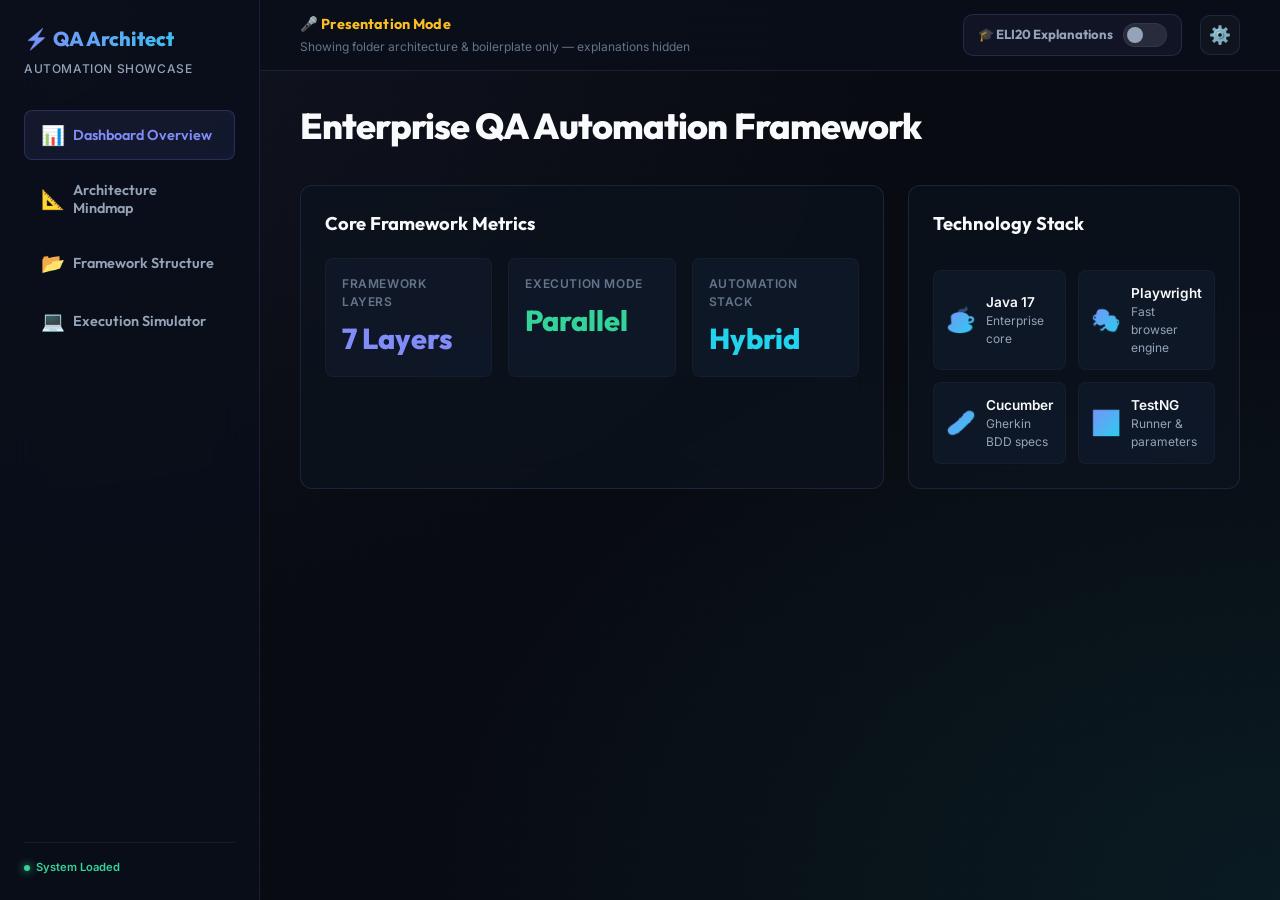
==== fullpage.html @ 2cb14a31 "fix(pwa): force SW update on every load — updateViaCache:none + auto-reload - updateViaCache:'none' " ====
<!DOCTYPE html>
<html>
<head>
  <meta charset="utf-8">
  <meta name="viewport" content="width=device-width, initial-scale=1">
  <meta name="theme-color" content="#0f1117">
  <title>QA Architect — Automation Showcase</title>
  <link rel="manifest" href="app.webmanifest">
  <link rel="stylesheet" href="styles.css">
</head>
<body>
  <!-- Mobile sidebar overlay -->
  <div class="sidebar-overlay" id="sidebar-overlay"></div>

  <!-- Mobile hamburger button -->
  <button class="hamburger-btn" id="hamburger-btn" aria-label="Open menu">
    <span></span><span></span><span></span>
  </button>

  <div class="dashboard-layout">
    <!-- Fixed Sidebar Navigation -->
    <aside class="dashboard-sidebar" id="dashboard-sidebar">
      <div class="dashboard-brand">
        <div class="brand-title">⚡ QA Architect</div>
        <div class="brand-tagline">Automation Showcase</div>
      </div>

      <nav class="sidebar-nav">
        <button class="nav-item active" data-tab="tab-overview">
          <span class="nav-icon">📊</span> Dashboard Overview
        </button>
        <button class="nav-item" data-tab="tab-mindmap">
          <span class="nav-icon">📐</span> Architecture Mindmap
        </button>
        <button class="nav-item" data-tab="tab-structure">
          <span class="nav-icon">📂</span> Framework Structure
        </button>
        <button class="nav-item" data-tab="tab-simulator">
          <span class="nav-icon">💻</span> Execution Simulator
        </button>
        <button class="nav-item nav-item-docs" data-tab="tab-docs" id="nav-docs" style="display:none;">
          <span class="nav-icon">📚</span> Learning Docs
        </button>
        <button class="nav-item nav-item-docs" data-tab="tab-design-guide" id="nav-design-guide" style="display:none;">
          <span class="nav-icon">🏗️</span> Design Guide
        </button>
      </nav>

      <div class="sidebar-footer">
        <div class="sidebar-status-tag">
          <span class="status-dot"></span> System Loaded
        </div>
      </div>
    </aside>

    <!-- Main Content Area -->
    <main class="dashboard-main">

      <!-- ROOT PRESENTATION TOOLBAR (controls explanation visibility) -->
      <div class="root-toolbar" id="root-toolbar">
        <div class="root-toolbar-left">
          <span class="root-mode-badge" id="root-mode-badge">🎤 Presentation Mode</span>
          <span class="root-mode-hint" id="root-mode-hint">Showing folder architecture &amp; boilerplate only — explanations hidden</span>
        </div>
        <div class="root-toolbar-right">
          <div class="eli-toggle-group">
            <span class="eli-toggle-text" id="eli-toggle-text">🎓 ELI20 Explanations</span>
            <label class="study-switch-label" title="Toggle plain-English explanations">
              <input type="checkbox" id="chk-eli20">
              <span class="study-switch-slider"></span>
            </label>
          </div>
          <div class="settings-wrapper">
            <button class="settings-gear-btn" id="btn-settings" aria-label="Display settings">⚙️</button>
            <div class="settings-dropdown" id="settings-dropdown">
              <div class="settings-dd-title">Display Settings</div>
              <div class="settings-row">
                <span class="settings-row-text">
                  <span class="settings-row-title">📚 Learning Docs</span>
                  <span class="settings-row-desc">Show rendered .md guides as a tab</span>
                </span>
                <label class="study-switch-label">
                  <input type="checkbox" id="chk-docs">
                  <span class="study-switch-slider"></span>
                </label>
              </div>
              <div class="settings-note">↻ Refreshing the page resets everything back to clean Presentation Mode.</div>
            </div>
          </div>
        </div>
      </div>

      <!-- TAB 1: OVERVIEW -->
      <section id="tab-overview" class="page-tab-content active">
        <div class="tab-header">
          <h1>Enterprise QA Automation Framework</h1>
          <p class="eli-explain">BDD · Playwright · Java · TestNG · Cucumber · RestAssured · Maven</p>
        </div>

        <div class="overview-grid">
          <div class="overview-card">
            <div class="card-title-bar">
              <h3>Core Framework Metrics</h3>
            </div>
            <div class="metrics-row">
              <div class="metric-box">
                <span class="metric-title">Framework Layers</span>
                <span class="metric-val">7 Layers</span>
                <span class="metric-desc eli-explain">Decoupled, modular architecture separation</span>
              </div>
              <div class="metric-box">
                <span class="metric-title">Execution Mode</span>
                <span class="metric-val green">Parallel</span>
                <span class="metric-desc eli-explain">Thread-safe local/grid execution</span>
              </div>
              <div class="metric-box">
                <span class="metric-title">Automation Stack</span>
                <span class="metric-val cyan">Hybrid</span>
                <span class="metric-desc eli-explain">Unified UI & API testing patterns</span>
              </div>
            </div>
          </div>

          <div class="overview-card stack-card">
            <div class="card-title-bar">
              <h3>Technology Stack</h3>
            </div>
            <div class="stack-grid">
              <div class="stack-item">
                <span class="stack-icon">☕</span>
                <div class="stack-details">
                  <h4>Java 17</h4>
                  <p>Enterprise core</p>
                </div>
              </div>
              <div class="stack-item">
                <span class="stack-icon">🎭</span>
                <div class="stack-details">
                  <h4>Playwright</h4>
                  <p>Fast browser engine</p>
                </div>
              </div>
              <div class="stack-item">
                <span class="stack-icon">🥒</span>
                <div class="stack-details">
                  <h4>Cucumber</h4>
                  <p>Gherkin BDD specs</p>
                </div>
              </div>
              <div class="stack-item">
                <span class="stack-icon">📊</span>
                <div class="stack-details">
                  <h4>TestNG</h4>
                  <p>Runner & parameters</p>
                </div>
              </div>
            </div>
          </div>
        </div>

        <div class="overview-card eli-explain">
          <div class="card-title-bar">
            <h3>Framework Engineering Highlights</h3>
          </div>
          <div class="highlights-panel">
            <div class="highlight-row">
              <span class="highlight-bullet">⚡</span>
              <div class="highlight-content">
                <h4>ThreadLocal Driver Sandbox Isolation</h4>
                <p>Ensures absolute thread safety during high-concurrency parallel runs. Playwright BrowserContext, Page, and Playwright instances are completely isolated per execution thread to eliminate collisions and cross-session contamination.</p>
              </div>
            </div>
            <div class="highlight-row">
              <span class="highlight-bullet">🧩</span>
              <div class="highlight-content">
                <h4>Clean Page Object Model & Page Component Patterns</h4>
                <p>Selectors and UI action methods are encapsulated strictly inside Page Objects. Complex repeating sections (e.g. navigation headers, side bars, data tables) are abstracted into modular Page Components, encouraging massive code reusability.</p>
              </div>
            </div>
            <div class="highlight-row">
              <span class="highlight-bullet">🔌</span>
              <div class="highlight-content">
                <h4>Dual-Purpose Hybrid Testing (RestAssured Sync)</h4>
                <p>Combines RestAssured API calls directly inside UI test lifecycles to pre-seed database conditions, bypass lengthy onboarding screens, and perform instant state assertions, accelerating UI test runs up to 300%.</p>
              </div>
            </div>
          </div>
        </div>
      </section>

      <!-- TAB 2: ARCHITECTURE MINDMAP -->
      <section id="tab-mindmap" class="page-tab-content">
        <div class="tab-header">
          <h1>7-Layer Architecture Mindmap</h1>
          <p class="eli-explain">Click on any layer to explore how Gherkin specifications flow down to test reports. Flip on ELI20 in the top bar to read deep-dive + plain-English explanations.</p>
        </div>

        <div class="mindmap-viewport">
          <!-- Study Mode Hint (controlled by root ELI20 toggle) -->
          <div class="study-mode-container">
            <span class="study-switch-text">📖 Layer explanations are controlled by the <strong>ELI20</strong> toggle in the top bar. Click any node to focus it.</span>
          </div>

          <!-- Nodes Layout (Tier 1: Main Core Layers) -->
          <div class="mindmap-flow-container">
            <!-- Flow Line Backdrop -->
            <div class="mindmap-connection-lines">
              <div id="mindmap-path" class="mindmap-active-path"></div>
            </div>

            <div class="mindmap-node-wrapper" data-layer="feature">
              <div class="mindmap-node active-layer" id="node-feature">
                <span class="mindmap-node-step">1</span>
                📝
              </div>
              <div class="mindmap-node-label">Features</div>
            </div>

            <div class="mindmap-node-wrapper" data-layer="steps">
              <div class="mindmap-node" id="node-steps">
                <span class="mindmap-node-step">2</span>
                🔗
              </div>
              <div class="mindmap-node-label">Step Defs</div>
            </div>

            <div class="mindmap-node-wrapper" data-layer="pages">
              <div class="mindmap-node" id="node-pages">
                <span class="mindmap-node-step">3</span>
                📦
              </div>
              <div class="mindmap-node-label">Page Objects</div>
            </div>

            <div class="mindmap-node-wrapper" data-layer="base">
              <div class="mindmap-node" id="node-base">
                <span class="mindmap-node-step">4</span>
                ⚙️
              </div>
              <div class="mindmap-node-label">Base Driver</div>
            </div>

            <div class="mindmap-node-wrapper" data-layer="utils">
              <div class="mindmap-node" id="node-utils">
                <span class="mindmap-node-step">5</span>
                🛠️
              </div>
              <div class="mindmap-node-label">Utilities</div>
            </div>

            <div class="mindmap-node-wrapper" data-layer="config">
              <div class="mindmap-node" id="node-config">
                <span class="mindmap-node-step">6</span>
                🔧
              </div>
              <div class="mindmap-node-label">Configuration</div>
            </div>

            <div class="mindmap-node-wrapper" data-layer="reporting">
              <div class="mindmap-node" id="node-reporting">
                <span class="mindmap-node-step">7</span>
                📈
              </div>
              <div class="mindmap-node-label">Reporting</div>
            </div>
          </div>

          <!-- Tier 2: Sub-Component Blueprint Modules -->
          <div class="mindmap-sub-container">
            <div class="mindmap-sub-column" data-parent-layer="feature">
              <div class="mindmap-sub-node" id="sub-feature-1">login.feature</div>
              <div class="mindmap-sub-node" id="sub-feature-2">Gherkin Syntax</div>
            </div>
            <div class="mindmap-sub-column" data-parent-layer="steps">
              <div class="mindmap-sub-node" id="sub-steps-1">LoginSteps.java</div>
              <div class="mindmap-sub-node" id="sub-steps-2">PicoContainer</div>
            </div>
            <div class="mindmap-sub-column" data-parent-layer="pages">
              <div class="mindmap-sub-node" id="sub-pages-1">LoginPage.java</div>
              <div class="mindmap-sub-node" id="sub-pages-2">BasePage.java</div>
            </div>
            <div class="mindmap-sub-column" data-parent-layer="base">
              <div class="mindmap-sub-node" id="sub-base-1">DriverManager</div>
              <div class="mindmap-sub-node" id="sub-base-2">PlaywrightFactory</div>
            </div>
            <div class="mindmap-sub-column" data-parent-layer="utils">
              <div class="mindmap-sub-node" id="sub-utils-1">ApiHelper.java</div>
              <div class="mindmap-sub-node" id="sub-utils-2">RestAssured API</div>
            </div>
            <div class="mindmap-sub-column" data-parent-layer="config">
              <div class="mindmap-sub-node" id="sub-config-1">FrameworkConfig</div>
              <div class="mindmap-sub-node" id="sub-config-2">testng.xml</div>
            </div>
            <div class="mindmap-sub-column" data-parent-layer="reporting">
              <div class="mindmap-sub-node" id="sub-reporting-1">Allure Reports</div>
              <div class="mindmap-sub-node" id="sub-reporting-2">Playwright Traces</div>
            </div>
          </div>

          <!-- Dynamic Info Card -->
          <div class="mindmap-explanation-card" id="mindmap-detail-card">
            <span class="layer-badge" id="mindmap-badge">Layer 1 of 7</span>
            <h3 id="mindmap-title">Gherkin Feature Files</h3>
            <p id="mindmap-desc">Feature files contain the pure, executable specifications written in user-friendly business terms (Gherkin syntax: Given, When, Then). They serve as the single source of truth aligning developers, product owners, and manual testers on framework scope and intended behaviors.</p>
            <div class="eli20-callout">
              <span class="eli20-callout-tag">🎓 ELI20 — In Plain English</span>
              <p id="mindmap-eli20">Layer 1 is the test written in plain English.</p>
            </div>
          </div>
        </div>
      </section>

      <!-- TAB 3: FRAMEWORK STRUCTURE SHOWCASE -->
      <section id="tab-structure" class="page-tab-content">
        <div class="tab-header">
          <h1>Framework Directory Showcase</h1>
          <p class="eli-explain">Explore the project workspace of our enterprise automation framework. Click on files or packages to inspect their architecture and dependency learnings.</p>
        </div>

        <div class="showcase-container">
          <!-- Left Tree Column -->
          <div class="panel-card">
            <h3>Project Workspace</h3>
            <div class="panel-header-desc eli-explain">Click items to inspect details. Folders can be expanded.</div>
            
            <div class="tree-container" id="project-tree">
              <!-- Root Folder -->
              <div class="tree-children expanded" style="display: block;">
                <!-- pom.xml -->
                <div class="tree-node" data-node="pom_xml">
                  <span class="tree-indent"></span>
                  <span class="node-icon file xml">📄</span>
                  <span class="node-name">pom.xml</span>
                </div>

                <!-- src/ -->
                <div class="tree-folder-group">
                  <div class="tree-node" data-folder="src_folder">
                    <span class="node-expander expanded">▶</span>
                    <span class="node-icon folder">📁</span>
                    <span class="node-name">src</span>
                  </div>
                  <div class="tree-children expanded" id="src_folder-children">
                    <!-- src/main/ -->
                    <div class="tree-folder-group">
                      <div class="tree-node" data-folder="main_folder">
                        <span class="tree-indent"></span>
                        <span class="node-expander expanded">▶</span>
                        <span class="node-icon folder">📁</span>
                        <span class="node-name">main</span>
                      </div>
                      <div class="tree-children expanded" id="main_folder-children">
                        <!-- src/main/java/ -->
                        <div class="tree-folder-group">
                          <div class="tree-node" data-folder="main_java_folder">
                            <span class="tree-indent"></span>
                            <span class="tree-indent"></span>
                            <span class="node-expander expanded">▶</span>
                            <span class="node-icon folder">📁</span>
                            <span class="node-name">java</span>
                          </div>
                          <div class="tree-children expanded" id="main_java_folder-children">
                            <!-- com.enterprise.framework/ -->
                            <div class="tree-folder-group">
                              <div class="tree-node" data-folder="package_folder">
                                <span class="tree-indent"></span>
                                <span class="tree-indent"></span>
                                <span class="tree-indent"></span>
                                <span class="node-expander expanded">▶</span>
                                <span class="node-icon folder">📁</span>
                                <span class="node-name">com.enterprise.framework</span>
                              </div>
                              <div class="tree-children expanded" id="package_folder-children">
                                
                                <!-- config/ -->
                                <div class="tree-folder-group">
                                  <div class="tree-node" data-folder="config_folder">
                                    <span class="tree-indent"></span>
                                    <span class="tree-indent"></span>
                                    <span class="tree-indent"></span>
                                    <span class="tree-indent"></span>
                                    <span class="node-expander">▶</span>
                                    <span class="node-icon folder">📁</span>
                                    <span class="node-name">config</span>
                                  </div>
                                  <div class="tree-children" id="config_folder-children">
                                    <div class="tree-node" data-node="framework_config">
                                      <span class="tree-indent"></span>
                                      <span class="tree-indent"></span>
                                      <span class="tree-indent"></span>
                                      <span class="tree-indent"></span>
                                      <span class="tree-indent"></span>
                                      <span class="node-icon file">📄</span>
                                      <span class="node-name">FrameworkConfig.java</span>
                                    </div>
                                    <div class="tree-node" data-node="config_factory">
                                      <span class="tree-indent"></span>
                                      <span class="tree-indent"></span>
                                      <span class="tree-indent"></span>
                                      <span class="tree-indent"></span>
                                      <span class="tree-indent"></span>
                                      <span class="node-icon file">📄</span>
                                      <span class="node-name">ConfigFactory.java</span>
                                    </div>
                                  </div>
                                </div>

                                <!-- driver/ -->
                                <div class="tree-folder-group">
                                  <div class="tree-node" data-folder="driver_folder">
                                    <span class="tree-indent"></span>
                                    <span class="tree-indent"></span>
                                    <span class="tree-indent"></span>
                                    <span class="tree-indent"></span>
                                    <span class="node-expander">▶</span>
                                    <span class="node-icon folder">📁</span>
                                    <span class="node-name">driver</span>
                                  </div>
                                  <div class="tree-children" id="driver_folder-children">
                                    <div class="tree-node" data-node="driver_manager">
                                      <span class="tree-indent"></span>
                                      <span class="tree-indent"></span>
                                      <span class="tree-indent"></span>
                                      <span class="tree-indent"></span>
                                      <span class="tree-indent"></span>
                                      <span class="node-icon file">📄</span>
                                      <span class="node-name">DriverManager.java</span>
                                    </div>
                                    <div class="tree-node" data-node="playwright_factory">
                                      <span class="tree-indent"></span>
                                      <span class="tree-indent"></span>
                                      <span class="tree-indent"></span>
                                      <span class="tree-indent"></span>
                                      <span class="tree-indent"></span>
                                      <span class="node-icon file">📄</span>
                                      <span class="node-name">PlaywrightDriverFactory.java</span>
                                    </div>
                                  </div>
                                </div>

                                <!-- pages/ -->
                                <div class="tree-folder-group">
                                  <div class="tree-node" data-folder="pages_folder">
                                    <span class="tree-indent"></span>
                                    <span class="tree-indent"></span>
                                    <span class="tree-indent"></span>
                                    <span class="tree-indent"></span>
                                    <span class="node-expander">▶</span>
                                    <span class="node-icon folder">📁</span>
                                    <span class="node-name">pages</span>
                                  </div>
                                  <div class="tree-children" id="pages_folder-children">
                                    <div class="tree-node" data-node="base_page">
                                      <span class="tree-indent"></span>
                                      <span class="tree-indent"></span>
                                      <span class="tree-indent"></span>
                                      <span class="tree-indent"></span>
                                      <span class="tree-indent"></span>
                                      <span class="node-icon file">📄</span>
                                      <span class="node-name">BasePage.java</span>
                                    </div>
                                    <div class="tree-node" data-node="login_page">
                                      <span class="tree-indent"></span>
                                      <span class="tree-indent"></span>
                                      <span class="tree-indent"></span>
                                      <span class="tree-indent"></span>
                                      <span class="tree-indent"></span>
                                      <span class="node-icon file">📄</span>
                                      <span class="node-name">LoginPage.java</span>
                                    </div>
                                  </div>
                                </div>

                                <!-- steps/ -->
                                <div class="tree-folder-group">
                                  <div class="tree-node" data-folder="steps_folder">
                                    <span class="tree-indent"></span>
                                    <span class="tree-indent"></span>
                                    <span class="tree-indent"></span>
                                    <span class="tree-indent"></span>
                                    <span class="node-expander">▶</span>
                                    <span class="node-icon folder">📁</span>
                                    <span class="node-name">steps</span>
                                  </div>
                                  <div class="tree-children" id="steps_folder-children">
                                    <div class="tree-node" data-node="hooks">
                                      <span class="tree-indent"></span>
                                      <span class="tree-indent"></span>
                                      <span class="tree-indent"></span>
                                      <span class="tree-indent"></span>
                                      <span class="tree-indent"></span>
                                      <span class="node-icon file">📄</span>
                                      <span class="node-name">Hooks.java</span>
                                    </div>
                                    <div class="tree-node" data-node="login_steps">
                                      <span class="tree-indent"></span>
                                      <span class="tree-indent"></span>
                                      <span class="tree-indent"></span>
                                      <span class="tree-indent"></span>
                                      <span class="tree-indent"></span>
                                      <span class="node-icon file">📄</span>
                                      <span class="node-name">LoginSteps.java</span>
                                    </div>
                                  </div>
                                </div>

                                <!-- utils/ -->
                                <div class="tree-folder-group">
                                  <div class="tree-node" data-folder="utils_folder">
                                    <span class="tree-indent"></span>
                                    <span class="tree-indent"></span>
                                    <span class="tree-indent"></span>
                                    <span class="tree-indent"></span>
                                    <span class="node-expander">▶</span>
                                    <span class="node-icon folder">📁</span>
                                    <span class="node-name">utils</span>
                                  </div>
                                  <div class="tree-children" id="utils_folder-children">
                                    <div class="tree-node" data-node="api_helper">
                                      <span class="tree-indent"></span>
                                      <span class="tree-indent"></span>
                                      <span class="tree-indent"></span>
                                      <span class="tree-indent"></span>
                                      <span class="tree-indent"></span>
                                      <span class="node-icon file">📄</span>
                                      <span class="node-name">ApiHelper.java</span>
                                    </div>
                                    <div class="tree-node" data-node="reporting_utils">
                                      <span class="tree-indent"></span>
                                      <span class="tree-indent"></span>
                                      <span class="tree-indent"></span>
                                      <span class="tree-indent"></span>
                                      <span class="tree-indent"></span>
                                      <span class="node-icon file">📄</span>
                                      <span class="node-name">ReportingUtils.java</span>
                                    </div>
                                  </div>
                                </div>

                                <!-- runner/ -->
                                <div class="tree-folder-group">
                                  <div class="tree-node" data-folder="runner_folder">
                                    <span class="tree-indent"></span>
                                    <span class="tree-indent"></span>
                                    <span class="tree-indent"></span>
                                    <span class="tree-indent"></span>
                                    <span class="node-expander">▶</span>
                                    <span class="node-icon folder">📁</span>
                                    <span class="node-name">runner</span>
                                  </div>
                                  <div class="tree-children" id="runner_folder-children">
                                    <div class="tree-node" data-node="runner_test">
                                      <span class="tree-indent"></span>
                                      <span class="tree-indent"></span>
                                      <span class="tree-indent"></span>
                                      <span class="tree-indent"></span>
                                      <span class="tree-indent"></span>
                                      <span class="node-icon file">📄</span>
                                      <span class="node-name">RunnerTest.java</span>
                                    </div>
                                    <div class="tree-node" data-node="parallel_runner">
                                      <span class="tree-indent"></span>
                                      <span class="tree-indent"></span>
                                      <span class="tree-indent"></span>
                                      <span class="tree-indent"></span>
                                      <span class="tree-indent"></span>
                                      <span class="node-icon file">📄</span>
                                      <span class="node-name">ParallelRunner.java</span>
                                    </div>
                                  </div>
                                </div>

                              </div>
                            </div>
                          </div>
                        </div>
                      </div>
                    </div>

                    <!-- src/test/ -->
                    <div class="tree-folder-group">
                      <div class="tree-node" data-folder="test_folder">
                        <span class="tree-indent"></span>
                        <span class="node-expander expanded">▶</span>
                        <span class="node-icon folder">📁</span>
                        <span class="node-name">test</span>
                      </div>
                      <div class="tree-children expanded" id="test_folder-children">
                        <!-- src/test/resources/ -->
                        <div class="tree-folder-group">
                          <div class="tree-node" data-folder="test_resources_folder">
                            <span class="tree-indent"></span>
                            <span class="tree-indent"></span>
                            <span class="node-expander expanded">▶</span>
                            <span class="node-icon folder">📁</span>
                            <span class="node-name">resources</span>
                          </div>
                          <div class="tree-children expanded" id="test_resources_folder-children">
                            
                            <!-- features/ -->
                            <div class="tree-folder-group">
                              <div class="tree-node" data-folder="features_folder">
                                <span class="tree-indent"></span>
                                <span class="tree-indent"></span>
                                <span class="tree-indent"></span>
                                <span class="node-expander">▶</span>
                                <span class="node-icon folder">📁</span>
                                <span class="node-name">features</span>
                              </div>
                              <div class="tree-children" id="features_folder-children">
                                <div class="tree-node" data-node="login_feature">
                                  <span class="tree-indent"></span>
                                  <span class="tree-indent"></span>
                                  <span class="tree-indent"></span>
                                  <span class="tree-indent"></span>
                                  <span class="node-icon file feature">📄</span>
                                  <span class="node-name">login.feature</span>
                                </div>
                              </div>
                            </div>

                            <!-- configurations.properties -->
                            <div class="tree-node" data-node="configurations_properties">
                              <span class="tree-indent"></span>
                              <span class="tree-indent"></span>
                              <span class="node-icon file config">📄</span>
                              <span class="node-name">configurations.properties</span>
                            </div>

                            <!-- testng.xml -->
                            <div class="tree-node" data-node="testng_xml">
                              <span class="tree-indent"></span>
                              <span class="tree-indent"></span>
                              <span class="node-icon file xml">📄</span>
                              <span class="node-name">testng.xml</span>
                            </div>

                          </div>
                        </div>
                      </div>
                    </div>

                  </div>
                </div>

              </div>
            </div>
          </div>

          <!-- Right Technical Details Column (Hidden by Default until node is selected) -->
          <div class="panel-card">
            <div id="details-empty" class="details-placeholder">
              <div class="placeholder-icon">📂</div>
              <h3>Select a file or package to inspect</h3>
              <p>Click any directory or source file to preview its boilerplate code skeleton. Flip on <strong>ELI20</strong> in the top bar to also reveal architectural purpose, flows, and plain-English explanations.</p>
            </div>

            <div id="details-active" class="details-content">
              <div class="details-title-bar">
                <div class="details-node-info">
                  <span class="details-node-name" id="selected-node-title">file_name.java</span>
                  <span class="details-node-path" id="selected-node-path">src/main/java/com/...</span>
                </div>
                <span class="category-tag" id="selected-node-category">Category</span>
              </div>

              <div class="details-section eli-explain eli20-section">
                <h4>🎓 ELI20 — In Plain English</h4>
                <p id="details-eli20" class="eli20-text">Plain-English explanation appears here.</p>
              </div>

              <div class="details-section eli-explain">
                <h4>What &amp; How it works</h4>
                <p id="details-what-how">Explanation of what this item is and how it runs under the hood.</p>
              </div>

              <div class="details-section eli-explain">
                <h4>Execution Lifecycle Flow</h4>
                <p id="details-flow">Position in the framework setup/teardown execution cycle.</p>
              </div>

              <div class="details-section eli-explain">
                <h4>Dependency Lessons Learned</h4>
                <p id="details-learnings">Best-practice insights, configuration issues, or performance guidelines.</p>
              </div>

              <div class="details-section" id="code-preview-section">
                <h4>Interface / Code Skeleton</h4>
                <pre class="details-code-preview" id="details-code">public class CodeSkeleton {}</pre>
              </div>
            </div>
          </div>
        </div>

        <!-- Dynamic Framework Flow Visualiser -->
        <div class="panel-card flow-visualiser-card" style="margin-top: 24px; min-height: auto;">
          <div class="card-title-bar">
            <h3>⚡ Interactive Framework Flow Visualiser</h3>
            <div class="flow-controls-row">
              <select id="flow-select" class="flow-select">
                <option value="exec">Execution Path (RunnerTest → Browser Page)</option>
                <option value="json">JSON Hydration Path (Locators/Data → Page Object)</option>
              </select>
              <select id="flow-speed" class="flow-select flow-speed-select" title="Speed Multiplier">
                <option value="0.5">0.5x Speed</option>
                <option value="1.0" selected>1.0x Speed</option>
                <option value="1.5">1.5x Speed</option>
                <option value="2.0">2.0x Speed</option>
              </select>
              <button id="btn-play-flow" class="flow-control-btn">▶ Play Flow</button>
              <button id="btn-reset-flow" class="flow-control-btn flow-btn-secondary">↻ Reset</button>
            </div>
          </div>
          
          <div class="flow-visualiser-container">
            <!-- Animated nodes and lines will be placed here -->
            <div class="flow-diagram-canvas" id="flow-canvas"></div>
            
            <!-- Explanation sidebar inside the card -->
            <div class="flow-explanation-box">
              <div class="flow-step-badge" id="flow-step-badge">Step 1 of 8</div>
              <h4 id="flow-step-title">TestNG Trigger</h4>
              <p id="flow-step-desc">Test execution begins at testng.xml, which references the ParallelRunner test class.</p>
            </div>
          </div>
        </div>
      </section>

      <!-- TAB 4: LIVE SIMULATOR -->
      <section id="tab-simulator" class="page-tab-content">
        <div class="tab-header">
          <h1>Execution Flow Simulator</h1>
          <p class="eli-explain">Launch virtual BDD suites, and trace execution paths through the file tree and framework mindmap dynamically.</p>
        </div>

        <div class="simulator-layout">
          <!-- Control Panel -->
          <div class="simulator-controls">
            <div class="sim-run-card">
              <h3>Run Configurations</h3>
              <p class="panel-header-desc">Select a Gherkin scenario context and run.</p>
              
              <div class="test-scenarios-list">
                <label class="scenario-radio-label">
                  <input type="radio" name="sim-scenario" value="login" checked class="scenario-radio-input">
                  <div class="scenario-info">
                    <span class="scenario-name">Scenario 1: Happy Path Member Login</span>
                    <span class="scenario-desc eli-explain">Tests Standard Auth, Page Load times, Dashboard redirection hooks.</span>
                  </div>
                </label>
                <label class="scenario-radio-label">
                  <input type="radio" name="sim-scenario" value="hybrid" class="scenario-radio-input">
                  <div class="scenario-info">
                    <span class="scenario-name">Scenario 2: API-Seed Dashboard Verification</span>
                    <span class="scenario-desc eli-explain">Bypasses Login UI via RestAssured API seed, navigating to details screen instantly.</span>
                  </div>
                </label>
              </div>

              <div style="margin-top: 24px; display: flex; gap: 12px;">
                <button id="btn-start-sim" class="sim-btn">⚡ Run Simulation Suite</button>
                <button id="btn-stop-sim" class="sim-btn sim-btn-stop">🛑 Abort</button>
              </div>
            </div>

            <div class="sim-progress-card">
              <div class="progress-header">
                <span class="progress-status-label" id="sim-status-label">Simulator Status: Ready</span>
                <span class="progress-pct" id="sim-progress-text">0%</span>
              </div>
              <div class="progress-track-bar">
                <div class="progress-fill-bar" id="sim-progress-bar"></div>
              </div>

              <div class="current-sim-node-display">
                <span class="current-node-header">Active Execution File Scope</span>
                <span class="current-node-value" id="sim-active-node-text">None (Idle)</span>
              </div>
            </div>
          </div>

          <!-- Dynamic Console Terminal Logs -->
          <div class="terminal-console-card">
            <div class="terminal-top-bar">
              <div class="terminal-circles">
                <span class="circle red"></span>
                <span class="circle yellow"></span>
                <span class="circle green"></span>
              </div>
              <div class="terminal-title">maven-surefire-runner - bash</div>
              <button id="btn-clear-terminal" class="terminal-btn-clear">clear</button>
            </div>
            
            <div class="terminal-output-body" id="terminal-logs">
              <div class="console-log-row">
                <span class="log-time">[14:36:00]</span>
                <span class="log-level info">[INFO]</span>
                <span class="log-text">QA Simulator terminal initialized. Select a scenario and click "Run Simulation Suite".</span>
              </div>
            </div>
          </div>
        </div>
      </section>

      <!-- TAB 5: LEARNING DOCS (revealed via Settings) -->
      <section id="tab-docs" class="page-tab-content">
        <div class="tab-header">
          <h1>📚 Learning Documentation</h1>
          <p>Rendered markdown deep-dives — the study material behind this framework. Pick a document to preview it.</p>
        </div>

        <div class="docs-layout">
          <div class="panel-card docs-list-panel">
            <h3>Documents</h3>
            <div class="panel-header-desc">Click a guide to render it.</div>
            <div class="docs-file-list" id="docs-file-list"></div>
          </div>

          <div class="panel-card docs-content-panel">
            <div class="docs-rendered" id="docs-rendered">
              <div class="docs-empty">
                <div class="placeholder-icon">📖</div>
                <p>Select a document from the left to preview it here.</p>
              </div>
            </div>
          </div>
        </div>
      </section>

      <!-- TAB 6: FRAMEWORK DESIGN GUIDE (revealed via Settings) -->
      <section id="tab-design-guide" class="page-tab-content">
        <div class="tab-header">
          <h1>🏗️ Framework Design Guide</h1>
          <p>A comprehensive masterclass on how this enterprise automation framework was architected and built from scratch.</p>
        </div>

        <div class="docs-layout">
          <div class="panel-card docs-list-panel">
            <h3>Chapters</h3>
            <div class="panel-header-desc">Jump directly to any section.</div>
            <div class="docs-file-list" id="design-guide-index">
              <!-- Dynamic index will render here -->
            </div>
          </div>

          <div class="panel-card docs-content-panel">
            <div class="docs-rendered" id="design-guide-rendered">
              <div class="docs-empty">
                <div class="placeholder-icon">🏗️</div>
                <p>Loading Framework Design Guide...</p>
              </div>
            </div>
          </div>
        </div>
      </section>

    </main>
  </div>

  <script src="app.js"></script>
  <script>
    if ('serviceWorker' in navigator) {
      // updateViaCache:'none' — browser always fetches sw.js fresh, ignoring HTTP cache (max-age=600)
      navigator.serviceWorker.register('sw.js', { updateViaCache: 'none' })
        .then(reg => {
          // Check for updates immediately on every page load
          reg.update();

          // When a new SW installs, auto-reload once it activates
          reg.addEventListener('updatefound', () => {
            const newWorker = reg.installing;
            newWorker.addEventListener('statechange', () => {
              if (newWorker.state === 'activated') {
                window.location.reload();
              }
            });
          });
        });

      // Also reload when a new SW takes control mid-session
      let firstController = navigator.serviceWorker.controller;
      navigator.serviceWorker.addEventListener('controllerchange', () => {
        if (firstController) window.location.reload();
        firstController = true;
      });
    }
  </script>
</body>
</html>
---- styles.css ----
/* Midnight Luxe CSS Design System */
@import url('https://fonts.googleapis.com/css2?family=Inter:wght@300;400;500;600;700&family=Outfit:wght@400;500;600;700;800&family=Fira+Code:wght@400;500&display=swap');

:root {
  /* Color System */
  --bg-deep: #080b11;
  --bg-surface: rgba(13, 20, 32, 0.65);
  --bg-card: rgba(22, 33, 54, 0.45);
  --border-glow: rgba(129, 140, 248, 0.15);
  --border-focus: rgba(129, 140, 248, 0.4);
  
  --color-text-primary: #f8fafc;
  --color-text-secondary: #94a3b8;
  --color-text-muted: #64748b;
  
  /* Accent Colors */
  --accent-cyan: #22d3ee;
  --accent-cyan-glow: rgba(34, 211, 238, 0.25);
  --accent-indigo: #818cf8;
  --accent-indigo-glow: rgba(129, 140, 248, 0.25);
  --accent-emerald: #34d399;
  --accent-emerald-glow: rgba(52, 211, 153, 0.25);
  --accent-purple: #c084fc;
  --accent-amber: #fbbf24;
  --accent-rose: #f43f5e;
  
  /* Fonts */
  --font-heading: 'Outfit', -apple-system, BlinkMacSystemFont, "Segoe UI", Roboto, sans-serif;
  --font-body: 'Inter', -apple-system, BlinkMacSystemFont, "Segoe UI", Roboto, sans-serif;
  --font-mono: 'Fira Code', Consolas, Monaco, monospace;
  
  /* Transitions */
  --transition-smooth: all 0.3s cubic-bezier(0.4, 0, 0.2, 1);
  --transition-fast: all 0.15s ease;
}

* {
  box-sizing: border-box;
  margin: 0;
  padding: 0;
}

body {
  background-color: var(--bg-deep);
  background-image: 
    radial-gradient(at 0% 0%, rgba(129, 140, 248, 0.08) 0px, transparent 50%),
    radial-gradient(at 100% 100%, rgba(34, 211, 238, 0.08) 0px, transparent 50%),
    linear-gradient(rgba(255, 255, 255, 0.003) 1px, transparent 1px),
    linear-gradient(90deg, rgba(255, 255, 255, 0.003) 1px, transparent 1px);
  background-size: 100% 100%, 100% 100%, 24px 24px, 24px 24px;
  color: var(--color-text-primary);
  font-family: var(--font-body);
  -webkit-font-smoothing: antialiased;
  min-height: 100vh;
  overflow-x: hidden;
  line-height: 1.5;
}

/* Custom Scrollbar */
::-webkit-scrollbar {
  width: 8px;
  height: 8px;
}
::-webkit-scrollbar-track {
  background: rgba(8, 11, 17, 0.5);
}
::-webkit-scrollbar-thumb {
  background: rgba(129, 140, 248, 0.2);
  border-radius: 4px;
}
::-webkit-scrollbar-thumb:hover {
  background: rgba(129, 140, 248, 0.4);
}

/* LAUNCHER POPUP SPECIFIC STYLES (popup width 420px) */
.launcher-container {
  width: 420px;
  padding: 24px;
  border-radius: 12px;
  border: 1px solid var(--border-glow);
  background: var(--bg-surface);
  backdrop-filter: blur(16px);
  box-shadow: 0 8px 32px 0 rgba(0, 0, 0, 0.5);
  display: flex;
  flex-direction: column;
  gap: 20px;
  animation: fadeIn 0.4s ease-out;
}

@keyframes fadeIn {
  from { opacity: 0; transform: translateY(10px); }
  to { opacity: 1; transform: translateY(0); }
}

.launcher-header {
  text-align: center;
  display: flex;
  flex-direction: column;
  align-items: center;
  gap: 8px;
  border-bottom: 1px solid rgba(255, 255, 255, 0.06);
  padding-bottom: 16px;
}

.launcher-logo {
  font-family: var(--font-heading);
  font-size: 1.5rem;
  font-weight: 800;
  letter-spacing: -0.025em;
  background: linear-gradient(135deg, var(--accent-indigo) 0%, var(--accent-cyan) 100%);
  -webkit-background-clip: text;
  -webkit-text-fill-color: transparent;
  display: flex;
  align-items: center;
  gap: 8px;
}

.launcher-logo-icon {
  font-size: 1.8rem;
  background: linear-gradient(135deg, var(--accent-indigo) 0%, var(--accent-cyan) 100%);
  -webkit-background-clip: text;
  -webkit-text-fill-color: transparent;
}

.launcher-subtitle {
  font-size: 0.85rem;
  color: var(--color-text-secondary);
  font-weight: 400;
}

.launcher-tech-pills {
  display: flex;
  flex-wrap: wrap;
  justify-content: center;
  gap: 6px;
  margin-top: 4px;
}

.tech-pill {
  font-size: 0.7rem;
  font-weight: 600;
  padding: 3px 8px;
  border-radius: 12px;
  background: rgba(255, 255, 255, 0.04);
  border: 1px solid rgba(255, 255, 255, 0.08);
  color: var(--color-text-secondary);
}

.tech-pill.active {
  border-color: var(--accent-indigo);
  background: rgba(129, 140, 248, 0.1);
  color: var(--accent-indigo);
}

.launcher-features {
  display: flex;
  flex-direction: column;
  gap: 12px;
}

.launcher-feature-item {
  display: flex;
  align-items: flex-start;
  gap: 12px;
  padding: 10px;
  border-radius: 8px;
  background: rgba(255, 255, 255, 0.02);
  border: 1px solid rgba(255, 255, 255, 0.04);
}

.feature-icon-wrapper {
  color: var(--accent-cyan);
  font-size: 1.1rem;
  line-height: 1;
  padding-top: 2px;
}

.feature-text-wrapper h3 {
  font-family: var(--font-heading);
  font-size: 0.85rem;
  font-weight: 600;
  margin-bottom: 2px;
}

.feature-text-wrapper p {
  font-size: 0.75rem;
  color: var(--color-text-secondary);
}

.launcher-btn-primary {
  width: 100%;
  padding: 12px;
  border-radius: 8px;
  border: none;
  font-family: var(--font-heading);
  font-size: 0.95rem;
  font-weight: 700;
  color: #ffffff;
  background: linear-gradient(135deg, var(--accent-indigo) 0%, #6366f1 100%);
  cursor: pointer;
  box-shadow: 0 4px 14px 0 rgba(99, 102, 241, 0.4);
  display: flex;
  justify-content: center;
  align-items: center;
  gap: 8px;
  transition: var(--transition-smooth);
}

.launcher-btn-primary:hover {
  transform: translateY(-2px);
  box-shadow: 0 6px 20px 0 rgba(99, 102, 241, 0.6);
  background: linear-gradient(135deg, #6366f1 0%, var(--accent-cyan) 100%);
}

.launcher-footer {
  text-align: center;
  font-size: 0.7rem;
  color: var(--color-text-muted);
}

/* FULLPAGE DASHBOARD LAYOUT STYLES */
.dashboard-layout {
  display: flex;
  min-height: 100vh;
}

.dashboard-sidebar {
  width: 260px;
  background: rgba(10, 15, 26, 0.85);
  border-right: 1px solid var(--border-glow);
  padding: 24px;
  display: flex;
  flex-direction: column;
  justify-content: space-between;
  backdrop-filter: blur(20px);
  position: fixed;
  height: 100vh;
  z-index: 100;
}

.dashboard-brand {
  display: flex;
  flex-direction: column;
  gap: 6px;
  margin-bottom: 32px;
}

.brand-title {
  font-family: var(--font-heading);
  font-size: 1.25rem;
  font-weight: 800;
  background: linear-gradient(135deg, var(--accent-indigo) 0%, var(--accent-cyan) 100%);
  -webkit-background-clip: text;
  -webkit-text-fill-color: transparent;
  display: flex;
  align-items: center;
  gap: 8px;
}

.brand-tagline {
  font-size: 0.75rem;
  color: var(--color-text-secondary);
  font-weight: 500;
  letter-spacing: 0.05em;
  text-transform: uppercase;
}

.sidebar-nav {
  display: flex;
  flex-direction: column;
  gap: 8px;
  flex-grow: 1;
}

.nav-item {
  width: 100%;
  display: flex;
  align-items: center;
  gap: 12px;
  padding: 12px 16px;
  border-radius: 8px;
  background: transparent;
  border: 1px solid transparent;
  color: var(--color-text-secondary);
  font-family: var(--font-heading);
  font-size: 0.9rem;
  font-weight: 600;
  text-align: left;
  cursor: pointer;
  transition: var(--transition-smooth);
}

.nav-item:hover {
  background: rgba(255, 255, 255, 0.02);
  color: var(--color-text-primary);
  border-color: rgba(255, 255, 255, 0.04);
}

.nav-item.active {
  background: rgba(129, 140, 248, 0.08);
  border-color: rgba(129, 140, 248, 0.2);
  color: var(--accent-indigo);
  box-shadow: inset 0 0 12px rgba(129, 140, 248, 0.05);
}

.nav-icon {
  font-size: 1.2rem;
  width: 20px;
  text-align: center;
}

.sidebar-footer {
  border-top: 1px solid rgba(255, 255, 255, 0.06);
  padding-top: 16px;
  display: flex;
  flex-direction: column;
  gap: 4px;
}

.sidebar-status-tag {
  display: inline-flex;
  align-items: center;
  gap: 6px;
  font-size: 0.7rem;
  font-weight: 600;
  color: var(--accent-emerald);
}

.status-dot {
  width: 6px;
  height: 6px;
  border-radius: 50%;
  background: var(--accent-emerald);
  box-shadow: 0 0 8px var(--accent-emerald);
}

.dashboard-main {
  flex-grow: 1;
  margin-left: 260px;
  padding: 40px;
  max-width: 1400px;
}

.page-tab-content {
  display: none;
  animation: fadeIn 0.4s ease-out;
}

.page-tab-content.active {
  display: block;
}

.tab-header {
  margin-bottom: 32px;
}

.tab-header h1 {
  font-family: var(--font-heading);
  font-size: 2.25rem;
  font-weight: 800;
  letter-spacing: -0.025em;
  margin-bottom: 6px;
}

.tab-header p {
  color: var(--color-text-secondary);
  font-size: 1rem;
}

/* OVERVIEW DASHBOARD SPECIFIC STYLES */
.overview-grid {
  display: grid;
  grid-template-columns: 2fr 1fr;
  gap: 24px;
  margin-bottom: 24px;
}

.overview-card {
  background: var(--bg-surface);
  border: 1px solid var(--border-glow);
  border-radius: 12px;
  padding: 24px;
  backdrop-filter: blur(16px);
}

.card-title-bar {
  display: flex;
  justify-content: space-between;
  align-items: center;
  margin-bottom: 20px;
}

.card-title-bar h3 {
  font-family: var(--font-heading);
  font-size: 1.15rem;
  font-weight: 700;
}

.metrics-row {
  display: grid;
  grid-template-columns: repeat(3, 1fr);
  gap: 16px;
}

.metric-box {
  background: var(--bg-card);
  border: 1px solid rgba(255, 255, 255, 0.03);
  padding: 16px;
  border-radius: 8px;
  display: flex;
  flex-direction: column;
  gap: 6px;
}

.metric-title {
  font-size: 0.75rem;
  font-weight: 600;
  text-transform: uppercase;
  letter-spacing: 0.05em;
  color: var(--color-text-muted);
}

.metric-val {
  font-family: var(--font-heading);
  font-size: 1.8rem;
  font-weight: 800;
  color: var(--accent-indigo);
}

.metric-val.green { color: var(--accent-emerald); }
.metric-val.cyan { color: var(--accent-cyan); }

.metric-desc {
  font-size: 0.75rem;
  color: var(--color-text-secondary);
}

.stack-card {
  display: flex;
  flex-direction: column;
  gap: 12px;
}

.stack-grid {
  display: grid;
  grid-template-columns: repeat(2, 1fr);
  gap: 12px;
}

.stack-item {
  display: flex;
  align-items: center;
  gap: 10px;
  padding: 12px;
  border-radius: 8px;
  background: var(--bg-card);
  border: 1px solid rgba(255, 255, 255, 0.03);
}

.stack-icon {
  font-size: 1.5rem;
  background: linear-gradient(135deg, var(--accent-indigo) 0%, var(--accent-cyan) 100%);
  -webkit-background-clip: text;
  -webkit-text-fill-color: transparent;
}

.stack-details h4 {
  font-size: 0.85rem;
  font-weight: 600;
}

.stack-details p {
  font-size: 0.75rem;
  color: var(--color-text-secondary);
}

.highlights-panel {
  display: flex;
  flex-direction: column;
  gap: 12px;
}

.highlight-row {
  display: flex;
  align-items: flex-start;
  gap: 16px;
  padding: 16px;
  background: var(--bg-card);
  border-radius: 8px;
  border: 1px solid rgba(255, 255, 255, 0.03);
  transition: var(--transition-smooth);
}

.highlight-row:hover {
  border-color: var(--border-focus);
}

.highlight-bullet {
  font-size: 1.25rem;
  color: var(--accent-cyan);
}

.highlight-content h4 {
  font-family: var(--font-heading);
  font-size: 0.95rem;
  font-weight: 600;
  margin-bottom: 4px;
}

.highlight-content p {
  font-size: 0.85rem;
  color: var(--color-text-secondary);
}

/* MINDMAP STYLES */
.mindmap-viewport {
  background: rgba(10, 15, 26, 0.4);
  border: 1px solid var(--border-glow);
  border-radius: 12px;
  padding: 32px;
  margin-bottom: 24px;
  display: flex;
  flex-direction: column;
  gap: 12px;
  position: relative;
  overflow: hidden;
}

/* Study Mode Toggle Switch */
.study-mode-container {
  display: flex;
  align-items: center;
  gap: 12px;
  padding: 10px 16px;
  background: rgba(129, 140, 248, 0.05);
  border: 1px solid rgba(129, 140, 248, 0.15);
  border-radius: 8px;
  margin-bottom: 16px;
}

.study-switch-label {
  position: relative;
  display: inline-block;
  width: 44px;
  height: 24px;
  flex-shrink: 0;
}

.study-switch-label input {
  opacity: 0;
  width: 0;
  height: 0;
}

.study-switch-slider {
  position: absolute;
  cursor: pointer;
  top: 0;
  left: 0;
  right: 0;
  bottom: 0;
  background-color: rgba(255, 255, 255, 0.1);
  transition: .3s;
  border-radius: 24px;
  border: 1px solid rgba(255, 255, 255, 0.05);
}

.study-switch-slider:before {
  position: absolute;
  content: "";
  height: 16px;
  width: 16px;
  left: 3px;
  bottom: 3px;
  background-color: var(--color-text-secondary);
  transition: .3s;
  border-radius: 50%;
}

.study-switch-label input:checked + .study-switch-slider {
  background-color: var(--accent-indigo);
  box-shadow: 0 0 10px rgba(129, 140, 248, 0.4);
}

.study-switch-label input:checked + .study-switch-slider:before {
  transform: translateX(20px);
  background-color: #ffffff;
}

.study-switch-text {
  font-family: var(--font-heading);
  font-size: 0.85rem;
  font-weight: 600;
  color: var(--color-text-secondary);
  cursor: pointer;
}

.study-switch-label input:checked ~ .study-switch-text {
  color: var(--color-text-primary);
}

.mindmap-flow-container {
  display: flex;
  justify-content: space-between;
  align-items: center;
  position: relative;
  padding: 30px 0;
  z-index: 2;
}

.mindmap-node-wrapper {
  display: flex;
  flex-direction: column;
  align-items: center;
  position: relative;
  width: 12%;
  z-index: 10;
}

.mindmap-node {
  width: 64px;
  height: 64px;
  border-radius: 50%;
  background: rgba(22, 33, 54, 0.8);
  border: 2px solid var(--color-text-muted);
  color: var(--color-text-secondary);
  display: flex;
  justify-content: center;
  align-items: center;
  font-size: 1.5rem;
  cursor: pointer;
  position: relative;
  transition: var(--transition-smooth);
  box-shadow: 0 4px 10px rgba(0, 0, 0, 0.3);
}

.mindmap-node:hover {
  transform: scale(1.1);
  color: var(--color-text-primary);
  border-color: var(--accent-indigo);
  box-shadow: 0 0 15px var(--accent-indigo-glow);
}

.mindmap-node.active-layer {
  border-color: var(--accent-indigo);
  color: var(--accent-indigo);
  background: rgba(129, 140, 248, 0.15);
  box-shadow: 0 0 25px var(--accent-indigo-glow);
  animation: pulseGlow 2s infinite;
}

.mindmap-node.active-highlight {
  border-color: var(--accent-cyan) !important;
  color: var(--accent-cyan) !important;
  background: rgba(34, 211, 238, 0.15) !important;
  box-shadow: 0 0 25px var(--accent-cyan-glow) !important;
}

@keyframes pulseGlow {
  0% { box-shadow: 0 0 15px rgba(129, 140, 248, 0.2); }
  50% { box-shadow: 0 0 30px rgba(129, 140, 248, 0.5); }
  100% { box-shadow: 0 0 15px rgba(129, 140, 248, 0.2); }
}

.mindmap-node-label {
  margin-top: 12px;
  font-family: var(--font-heading);
  font-size: 0.8rem;
  font-weight: 700;
  text-align: center;
  color: var(--color-text-secondary);
}

.mindmap-node-wrapper.active-layer .mindmap-node-label {
  color: var(--color-text-primary);
}

.mindmap-node-step {
  position: absolute;
  top: -8px;
  left: -8px;
  background: var(--accent-indigo);
  color: white;
  font-size: 0.65rem;
  font-weight: 700;
  width: 20px;
  height: 20px;
  border-radius: 50%;
  display: flex;
  justify-content: center;
  align-items: center;
  box-shadow: 0 2px 6px rgba(0, 0, 0, 0.3);
}

.mindmap-connection-lines {
  position: absolute;
  top: 62px;
  left: 6%;
  right: 6%;
  height: 3px;
  background: rgba(255, 255, 255, 0.05);
  z-index: 1;
}

.mindmap-active-path {
  position: absolute;
  top: 0;
  left: 0;
  height: 100%;
  width: 0;
  background: linear-gradient(90deg, var(--accent-indigo), var(--accent-cyan));
  box-shadow: 0 0 12px var(--accent-indigo);
  transition: width 0.4s ease-out;
}

/* Sub-Components Layer */
.mindmap-sub-container {
  display: flex;
  justify-content: space-between;
  margin-top: 16px;
  padding-top: 16px;
  border-top: 1px solid rgba(255, 255, 255, 0.05);
  position: relative;
  z-index: 2;
}

.mindmap-sub-column {
  display: flex;
  flex-direction: column;
  gap: 8px;
  width: 12%;
  align-items: center;
}

.mindmap-sub-node {
  width: 100%;
  font-family: var(--font-mono);
  font-size: 0.68rem;
  font-weight: 500;
  padding: 6px 2px;
  border-radius: 6px;
  background: rgba(255, 255, 255, 0.01);
  border: 1px solid rgba(255, 255, 255, 0.04);
  color: var(--color-text-muted);
  text-align: center;
  transition: var(--transition-smooth);
  user-select: none;
}

.mindmap-sub-node.active-sub {
  border-color: var(--accent-indigo);
  background: rgba(129, 140, 248, 0.08);
  color: var(--color-text-primary);
  box-shadow: 0 0 10px rgba(129, 140, 248, 0.15);
}

.mindmap-sub-node.active-highlight {
  border-color: var(--accent-cyan) !important;
  background: rgba(34, 211, 238, 0.1) !important;
  color: var(--accent-cyan) !important;
  box-shadow: 0 0 15px rgba(34, 211, 238, 0.3) !important;
}

/* Hidden by default, expands in study mode */
.mindmap-explanation-card {
  display: none;
  opacity: 0;
  max-height: 0;
  overflow: hidden;
  background: var(--bg-surface);
  border: 1px solid transparent;
  border-radius: 12px;
  padding: 0 24px;
  margin-top: 0;
  box-shadow: 0 8px 24px rgba(0, 0, 0, 0.2);
  transition: all 0.4s cubic-bezier(0.4, 0, 0.2, 1);
  flex-direction: column;
  gap: 8px;
}

.mindmap-explanation-card.study-mode-active {
  display: flex;
  opacity: 1;
  max-height: 400px;
  padding: 24px;
  border: 1px solid var(--border-glow);
  margin-top: 16px;
}

.layer-badge {
  align-self: flex-start;
  font-size: 0.7rem;
  font-weight: 700;
  letter-spacing: 0.05em;
  text-transform: uppercase;
  padding: 4px 10px;
  border-radius: 4px;
  background: rgba(129, 140, 248, 0.1);
  color: var(--accent-indigo);
  border: 1px solid rgba(129, 140, 248, 0.2);
}

.mindmap-explanation-card h3 {
  font-family: var(--font-heading);
  font-size: 1.2rem;
  font-weight: 700;
}

.mindmap-explanation-card p {
  color: var(--color-text-secondary);
  font-size: 0.9rem;
  line-height: 1.6;
}

/* STRUCTURE SHOWCASE TAB */
.showcase-container {
  display: grid;
  grid-template-columns: 1fr 1fr;
  gap: 24px;
  align-items: start;
}

.panel-card {
  background: var(--bg-surface);
  border: 1px solid var(--border-glow);
  border-radius: 12px;
  padding: 24px;
  backdrop-filter: blur(16px);
  min-height: 480px;
}

.panel-header-desc {
  color: var(--color-text-secondary);
  font-size: 0.85rem;
  margin-top: 4px;
  margin-bottom: 20px;
  border-bottom: 1px solid rgba(255, 255, 255, 0.06);
  padding-bottom: 12px;
}

/* Folder Tree Styles */
.tree-container {
  max-height: 400px;
  overflow-y: auto;
  padding-right: 8px;
}

.tree-node {
  display: flex;
  align-items: center;
  gap: 8px;
  padding: 6px 8px;
  border-radius: 6px;
  cursor: pointer;
  font-size: 0.85rem;
  font-family: var(--font-mono);
  color: var(--color-text-secondary);
  transition: var(--transition-fast);
  user-select: none;
}

.tree-node:hover {
  background: rgba(255, 255, 255, 0.03);
  color: var(--color-text-primary);
}

.tree-node.selected-node {
  background: rgba(129, 140, 248, 0.08);
  border-left: 3px solid var(--accent-indigo);
  color: var(--accent-indigo);
  padding-left: 5px; /* Adjust padding for border */
}

.tree-node.active-highlight {
  background: rgba(34, 211, 238, 0.1) !important;
  color: var(--accent-cyan) !important;
  font-weight: bold;
}

.tree-indent {
  display: inline-block;
  width: 18px;
  height: 100%;
}

.node-expander {
  display: inline-flex;
  align-items: center;
  justify-content: center;
  width: 16px;
  height: 16px;
  font-size: 0.65rem;
  color: var(--color-text-muted);
  transition: transform 0.2s ease;
}

.node-expander.expanded {
  transform: rotate(90deg);
}

.node-icon {
  font-size: 0.95rem;
  display: inline-flex;
  align-items: center;
}

.node-icon.folder {
  color: #f59e0b;
}

.node-icon.file {
  color: #38bdf8;
}

.node-icon.file.feature {
  color: #34d399;
}

.node-icon.file.xml {
  color: #f43f5e;
}

.tree-children {
  display: none;
}

.tree-children.expanded {
  display: block;
}

/* Details Panel (Hidden by Default until clicked) */
.details-placeholder {
  display: flex;
  flex-direction: column;
  justify-content: center;
  align-items: center;
  height: 380px;
  color: var(--color-text-muted);
  gap: 16px;
}

.placeholder-icon {
  font-size: 3rem;
  opacity: 0.3;
}

.details-content {
  display: none;
  flex-direction: column;
  gap: 20px;
  animation: fadeIn 0.3s cubic-bezier(0.4, 0, 0.2, 1);
}

.details-content.active {
  display: flex;
}

.details-title-bar {
  display: flex;
  align-items: center;
  justify-content: space-between;
  border-bottom: 1px solid rgba(255, 255, 255, 0.06);
  padding-bottom: 16px;
}

.details-node-info {
  display: flex;
  flex-direction: column;
  gap: 4px;
}

.details-node-name {
  font-family: var(--font-heading);
  font-size: 1.35rem;
  font-weight: 700;
}

.details-node-path {
  font-family: var(--font-mono);
  font-size: 0.75rem;
  color: var(--color-text-muted);
}

.category-tag {
  font-size: 0.7rem;
  font-weight: 700;
  padding: 4px 10px;
  border-radius: 12px;
  background: rgba(34, 211, 238, 0.1);
  color: var(--accent-cyan);
  border: 1px solid rgba(34, 211, 238, 0.2);
}

.details-section {
  display: flex;
  flex-direction: column;
  gap: 8px;
}

.details-section h4 {
  font-family: var(--font-heading);
  font-size: 0.95rem;
  font-weight: 700;
  text-transform: uppercase;
  letter-spacing: 0.05em;
  color: var(--accent-indigo);
  display: flex;
  align-items: center;
  gap: 8px;
}

.details-section h4::after {
  content: '';
  flex-grow: 1;
  height: 1px;
  background: rgba(129, 140, 248, 0.15);
}

.details-section p {
  font-size: 0.88rem;
  line-height: 1.6;
  color: var(--color-text-secondary);
}

.details-code-preview {
  margin-top: 10px;
  background: rgba(8, 11, 17, 0.8);
  border: 1px solid rgba(255, 255, 255, 0.05);
  border-radius: 6px;
  padding: 12px;
  overflow-x: auto;
  font-family: var(--font-mono);
  font-size: 0.75rem;
  line-height: 1.5;
  color: #e2e8f0;
}

/* FLOW SIMULATOR TAB */
.simulator-layout {
  display: grid;
  grid-template-columns: 1.2fr 2fr;
  gap: 24px;
}

.simulator-controls {
  display: flex;
  flex-direction: column;
  gap: 20px;
}

.sim-run-card {
  background: var(--bg-surface);
  border: 1px solid var(--border-glow);
  border-radius: 12px;
  padding: 24px;
}

.sim-btn {
  width: 100%;
  padding: 14px;
  border-radius: 8px;
  border: none;
  font-family: var(--font-heading);
  font-size: 1rem;
  font-weight: 700;
  color: white;
  background: linear-gradient(135deg, var(--accent-indigo) 0%, #6366f1 100%);
  cursor: pointer;
  box-shadow: 0 4px 14px rgba(99, 102, 241, 0.3);
  display: flex;
  justify-content: center;
  align-items: center;
  gap: 8px;
  transition: var(--transition-smooth);
}

.sim-btn:hover {
  transform: translateY(-2px);
  box-shadow: 0 6px 20px rgba(99, 102, 241, 0.5);
  background: linear-gradient(135deg, #6366f1 0%, var(--accent-cyan) 100%);
}

.sim-btn:disabled {
  background: rgba(255, 255, 255, 0.05) !important;
  color: var(--color-text-muted) !important;
  border: 1px solid rgba(255, 255, 255, 0.04) !important;
  box-shadow: none !important;
  cursor: not-allowed;
  transform: none !important;
}

.sim-btn-stop {
  background: linear-gradient(135deg, var(--accent-rose) 0%, #e11d48 100%);
  box-shadow: 0 4px 14px rgba(225, 29, 72, 0.3);
  display: none;
}

.sim-btn-stop:hover {
  background: linear-gradient(135deg, #e11d48 0%, var(--accent-purple) 100%);
  box-shadow: 0 6px 20px rgba(225, 29, 72, 0.5);
}

.test-scenarios-list {
  display: flex;
  flex-direction: column;
  gap: 10px;
  margin-top: 16px;
}

.scenario-radio-label {
  display: flex;
  align-items: center;
  gap: 12px;
  padding: 12px;
  border-radius: 8px;
  background: var(--bg-card);
  border: 1px solid rgba(255, 255, 255, 0.03);
  cursor: pointer;
  transition: var(--transition-fast);
}

.scenario-radio-label:hover {
  border-color: rgba(255, 255, 255, 0.1);
}

.scenario-radio-input {
  accent-color: var(--accent-indigo);
}

.scenario-info {
  display: flex;
  flex-direction: column;
  gap: 2px;
}

.scenario-name {
  font-size: 0.85rem;
  font-weight: 600;
}

.scenario-desc {
  font-size: 0.75rem;
  color: var(--color-text-muted);
}

.scenario-radio-input:checked + .scenario-info .scenario-name {
  color: var(--accent-indigo);
}

.sim-progress-card {
  background: var(--bg-surface);
  border: 1px solid var(--border-glow);
  border-radius: 12px;
  padding: 24px;
  display: flex;
  flex-direction: column;
  gap: 16px;
  flex-grow: 1;
}

.progress-header {
  display: flex;
  justify-content: space-between;
  align-items: center;
}

.progress-status-label {
  font-size: 0.8rem;
  font-weight: 600;
  color: var(--color-text-secondary);
}

.progress-pct {
  font-family: var(--font-heading);
  font-size: 1.1rem;
  font-weight: 700;
  color: var(--accent-cyan);
}

.progress-track-bar {
  width: 100%;
  height: 8px;
  background: rgba(255, 255, 255, 0.05);
  border-radius: 4px;
  overflow: hidden;
  position: relative;
}

.progress-fill-bar {
  height: 100%;
  width: 0%;
  background: linear-gradient(90deg, var(--accent-indigo), var(--accent-cyan));
  box-shadow: 0 0 8px var(--accent-cyan);
  border-radius: 4px;
  transition: width 0.3s ease;
}

.current-sim-node-display {
  display: flex;
  flex-direction: column;
  gap: 4px;
  padding: 12px;
  border-radius: 8px;
  background: rgba(8, 11, 17, 0.5);
  border: 1px solid rgba(255, 255, 255, 0.04);
}

.current-node-header {
  font-size: 0.7rem;
  font-weight: 600;
  text-transform: uppercase;
  color: var(--color-text-muted);
  letter-spacing: 0.05em;
}

.current-node-value {
  font-family: var(--font-mono);
  font-size: 0.8rem;
  color: var(--accent-emerald);
}

/* Dynamic Live Terminal Console */
.terminal-console-card {
  background: #05070c;
  border: 1px solid #1a2333;
  border-radius: 12px;
  box-shadow: 0 10px 30px rgba(0, 0, 0, 0.6);
  display: flex;
  flex-direction: column;
  overflow: hidden;
  height: 520px;
}

.terminal-top-bar {
  background: #0d1117;
  padding: 10px 16px;
  display: flex;
  justify-content: space-between;
  align-items: center;
  border-bottom: 1px solid #1e293b;
}

.terminal-circles {
  display: flex;
  gap: 6px;
}

.circle {
  width: 10px;
  height: 10px;
  border-radius: 50%;
}

.circle.red { background: #ef4444; }
.circle.yellow { background: #eab308; }
.circle.green { background: #22c55e; }

.terminal-title {
  font-family: var(--font-mono);
  font-size: 0.75rem;
  color: var(--color-text-secondary);
}

.terminal-btn-clear {
  background: transparent;
  border: none;
  color: var(--color-text-muted);
  font-family: var(--font-mono);
  font-size: 0.7rem;
  cursor: pointer;
  padding: 2px 6px;
  border-radius: 4px;
}

.terminal-btn-clear:hover {
  background: rgba(255, 255, 255, 0.05);
  color: var(--color-text-secondary);
}

.terminal-output-body {
  padding: 16px;
  font-family: var(--font-mono);
  font-size: 0.8rem;
  line-height: 1.5;
  color: #e2e8f0;
  overflow-y: auto;
  flex-grow: 1;
  display: flex;
  flex-direction: column;
  gap: 6px;
  scrollbar-width: thin;
}

.console-log-row {
  display: flex;
  align-items: flex-start;
  gap: 8px;
  word-break: break-all;
}

.log-time {
  color: var(--color-text-muted);
  flex-shrink: 0;
}

.log-level {
  font-weight: 700;
  flex-shrink: 0;
}

.log-level.info { color: var(--accent-cyan); }
.log-level.success { color: var(--accent-emerald); }
.log-level.debug { color: var(--accent-indigo); }
.log-level.warn { color: var(--accent-amber); }
.log-level.error { color: var(--accent-rose); }

.log-text {
  color: #e2e8f0;
}
.log-text.highlight {
  color: var(--accent-cyan);
}
.log-text.success-highlight {
  color: var(--accent-emerald);
}

/* ============================================================
   ROOT PRESENTATION TOOLBAR + ELI20 SHOWCASE MODE
   ============================================================ */

/* Showcase mode: hide all explanatory prose. Body starts in showcase-mode;
   toggling ELI20 removes the class to reveal natural element display. */
body.showcase-mode .eli-explain {
  display: none !important;
}

.root-toolbar {
  position: sticky;
  top: 0;
  z-index: 90;
  display: flex;
  justify-content: space-between;
  align-items: center;
  gap: 16px;
  flex-wrap: wrap;
  margin: -40px -40px 28px -40px;
  padding: 14px 40px;
  background: rgba(10, 15, 26, 0.92);
  border-bottom: 1px solid var(--border-glow);
  backdrop-filter: blur(20px);
}

.root-toolbar-left {
  display: flex;
  flex-direction: column;
  gap: 2px;
}

.root-mode-badge {
  font-family: var(--font-heading);
  font-size: 0.9rem;
  font-weight: 700;
  color: var(--accent-amber);
  letter-spacing: 0.01em;
}

body.eli-active .root-mode-badge {
  color: var(--accent-emerald);
}

.root-mode-hint {
  font-size: 0.75rem;
  color: var(--color-text-muted);
}

.root-toolbar-right {
  display: flex;
  align-items: center;
  gap: 18px;
}

.eli-toggle-group {
  display: flex;
  align-items: center;
  gap: 10px;
  padding: 8px 14px;
  border-radius: 10px;
  background: rgba(129, 140, 248, 0.06);
  border: 1px solid rgba(129, 140, 248, 0.18);
}

.eli-toggle-text {
  font-family: var(--font-heading);
  font-size: 0.82rem;
  font-weight: 700;
  color: var(--color-text-secondary);
}

body.eli-active .eli-toggle-text {
  color: var(--accent-indigo);
}

/* Settings gear + dropdown */
.settings-wrapper {
  position: relative;
}

.settings-gear-btn {
  width: 40px;
  height: 40px;
  border-radius: 10px;
  border: 1px solid var(--border-glow);
  background: rgba(255, 255, 255, 0.03);
  color: var(--color-text-secondary);
  font-size: 1.1rem;
  cursor: pointer;
  transition: var(--transition-smooth);
}

.settings-gear-btn:hover {
  border-color: var(--border-focus);
  background: rgba(129, 140, 248, 0.08);
  transform: rotate(45deg);
}

.settings-dropdown {
  position: absolute;
  top: 50px;
  right: 0;
  width: 290px;
  background: rgba(13, 20, 32, 0.98);
  border: 1px solid var(--border-glow);
  border-radius: 12px;
  padding: 16px;
  box-shadow: 0 12px 40px rgba(0, 0, 0, 0.6);
  backdrop-filter: blur(20px);
  display: none;
  flex-direction: column;
  gap: 14px;
  animation: fadeIn 0.2s ease-out;
}

.settings-dropdown.open {
  display: flex;
}

.settings-dd-title {
  font-family: var(--font-heading);
  font-size: 0.8rem;
  font-weight: 700;
  text-transform: uppercase;
  letter-spacing: 0.06em;
  color: var(--accent-indigo);
  border-bottom: 1px solid rgba(255, 255, 255, 0.06);
  padding-bottom: 10px;
}

.settings-row {
  display: flex;
  align-items: center;
  justify-content: space-between;
  gap: 12px;
}

.settings-row-text {
  display: flex;
  flex-direction: column;
  gap: 2px;
}

.settings-row-title {
  font-size: 0.85rem;
  font-weight: 600;
  color: var(--color-text-primary);
}

.settings-row-desc {
  font-size: 0.72rem;
  color: var(--color-text-muted);
}

.settings-note {
  font-size: 0.7rem;
  color: var(--color-text-muted);
  border-top: 1px solid rgba(255, 255, 255, 0.06);
  padding-top: 10px;
  line-height: 1.4;
}

/* ELI20 highlighted callout (mindmap card + details panel) */
.eli20-callout {
  background: rgba(52, 211, 153, 0.06);
  border: 1px solid rgba(52, 211, 153, 0.22);
  border-left: 3px solid var(--accent-emerald);
  border-radius: 8px;
  padding: 12px 14px;
  margin-top: 6px;
}

.eli20-callout-tag {
  display: inline-block;
  font-family: var(--font-heading);
  font-size: 0.7rem;
  font-weight: 700;
  text-transform: uppercase;
  letter-spacing: 0.05em;
  color: var(--accent-emerald);
  margin-bottom: 6px;
}

.eli20-callout p {
  font-size: 0.88rem;
  line-height: 1.6;
  color: var(--color-text-secondary);
}

.eli20-section h4 {
  color: var(--accent-emerald) !important;
}

.eli20-section h4::after {
  background: rgba(52, 211, 153, 0.18) !important;
}

.eli20-text {
  color: var(--color-text-primary) !important;
}

/* ============================================================
   LEARNING DOCS TAB + MARKDOWN RENDERING
   ============================================================ */
.docs-layout {
  display: grid;
  grid-template-columns: 280px minmax(0, 1fr);
  gap: 24px;
  align-items: start;
}

.docs-list-panel {
  max-height: 75vh;
  display: flex;
  flex-direction: column;
}

.docs-file-list {
  display: flex;
  flex-direction: column;
  gap: 8px;
  overflow-y: auto;
  padding-right: 4px;
}

.docs-file-item {
  display: flex;
  align-items: center;
  gap: 10px;
  padding: 12px 14px;
  border-radius: 8px;
  background: var(--bg-card);
  border: 1px solid rgba(255, 255, 255, 0.04);
  cursor: pointer;
  transition: var(--transition-fast);
  font-size: 0.85rem;
  font-weight: 600;
  color: var(--color-text-secondary);
}

.docs-file-item:hover {
  border-color: var(--border-focus);
  color: var(--color-text-primary);
}

.docs-file-item.active {
  background: rgba(129, 140, 248, 0.1);
  border-color: rgba(129, 140, 248, 0.3);
  color: var(--accent-indigo);
}

.docs-file-icon {
  font-size: 1.1rem;
}

.docs-content-panel {
  min-height: 600px;
}

.docs-rendered {
  max-height: 75vh;
  overflow-y: auto;
  overflow-x: hidden;
  padding-right: 12px;
  width: 100%;
}

.docs-empty {
  display: flex;
  flex-direction: column;
  align-items: center;
  justify-content: center;
  height: 400px;
  gap: 12px;
  color: var(--color-text-muted);
  text-align: center;
}

.docs-loading {
  color: var(--color-text-secondary);
  font-size: 0.9rem;
  padding: 20px;
}

/* Rendered markdown typography */
.md-body { font-size: 0.9rem; line-height: 1.7; color: var(--color-text-secondary); }
.md-body h1 {
  font-family: var(--font-heading);
  font-size: 1.7rem;
  font-weight: 800;
  color: var(--color-text-primary);
  margin: 8px 0 16px;
  padding-bottom: 10px;
  border-bottom: 1px solid var(--border-glow);
}
.md-body h2 {
  font-family: var(--font-heading);
  font-size: 1.3rem;
  font-weight: 700;
  color: var(--accent-indigo);
  margin: 28px 0 12px;
}
.md-body h3 {
  font-family: var(--font-heading);
  font-size: 1.05rem;
  font-weight: 700;
  color: var(--accent-cyan);
  margin: 20px 0 10px;
}
.md-body h4 { font-size: 0.95rem; font-weight: 700; color: var(--color-text-primary); margin: 16px 0 8px; }
.md-body p { margin: 10px 0; }
.md-body strong { color: var(--color-text-primary); font-weight: 700; }
.md-body em { color: var(--accent-amber); }
.md-body a { color: var(--accent-cyan); text-decoration: none; }
.md-body a:hover { text-decoration: underline; }
.md-body ul, .md-body ol { padding-left: 28px; margin: 10px 0; }
.md-body li { margin: 5px 0; }
.md-body hr { border: none; border-top: 1px solid var(--border-glow); margin: 24px 0; }
.md-body blockquote {
  border-left: 3px solid var(--accent-indigo);
  background: rgba(129, 140, 248, 0.05);
  padding: 10px 16px;
  margin: 14px 0;
  border-radius: 0 8px 8px 0;
  color: var(--color-text-secondary);
}
.md-body code.md-inline {
  font-family: var(--font-mono);
  font-size: 0.82em;
  background: rgba(34, 211, 238, 0.1);
  color: var(--accent-cyan);
  padding: 2px 6px;
  border-radius: 4px;
}
.md-body pre.md-code {
  background: rgba(8, 11, 17, 0.85);
  border: 1px solid rgba(255, 255, 255, 0.06);
  border-radius: 8px;
  padding: 16px;
  overflow-x: auto;
  margin: 14px 0;
  font-family: var(--font-mono);
  font-size: 0.8rem;
  line-height: 1.5;
  color: #e2e8f0;
}
.md-body table {
  width: 100%;
  border-collapse: collapse;
  margin: 14px 0;
  font-size: 0.82rem;
}
.md-body th, .md-body td {
  border: 1px solid var(--border-glow);
  padding: 8px 12px;
  text-align: left;
}
.md-body th { background: rgba(129, 140, 248, 0.08); color: var(--color-text-primary); font-weight: 700; }

/* FLOW VISUALISER STYLE SYSTEM */
.flow-visualiser-card {
  display: flex;
  flex-direction: column;
  gap: 20px;
}

.flow-controls-row {
  display: flex;
  align-items: center;
  gap: 12px;
}

.flow-select {
  background: var(--bg-card);
  border: 1px solid var(--border-glow);
  color: var(--color-text-primary);
  padding: 8px 12px;
  border-radius: 6px;
  font-family: var(--font-heading);
  font-size: 0.85rem;
  font-weight: 600;
  outline: none;
  cursor: pointer;
}

.flow-control-btn {
  background: linear-gradient(135deg, var(--accent-indigo) 0%, #6366f1 100%);
  color: white;
  border: none;
  padding: 8px 16px;
  border-radius: 6px;
  font-family: var(--font-heading);
  font-size: 0.85rem;
  font-weight: 700;
  cursor: pointer;
  box-shadow: 0 4px 10px rgba(99, 102, 241, 0.2);
  transition: var(--transition-smooth);
}

.flow-control-btn:hover {
  transform: translateY(-1px);
  box-shadow: 0 6px 14px rgba(99, 102, 241, 0.4);
}

.flow-btn-secondary {
  background: rgba(255, 255, 255, 0.05);
  border: 1px solid rgba(255, 255, 255, 0.08);
  color: var(--color-text-secondary);
  box-shadow: none;
}

.flow-btn-secondary:hover {
  background: rgba(255, 255, 255, 0.1);
  color: var(--color-text-primary);
  border-color: rgba(255, 255, 255, 0.15);
}

.flow-visualiser-container {
  display: flex;
  flex-direction: column;
  gap: 20px;
  background: rgba(8, 11, 17, 0.5);
  border: 1px solid rgba(255, 255, 255, 0.03);
  border-radius: 8px;
  padding: 24px;
}

.flow-diagram-canvas {
  position: relative;
  border: 1px solid rgba(255, 255, 255, 0.04);
  background: #04060b;
  border-radius: 6px;
  overflow: hidden;
  height: 420px;
  width: 100%;
}

.flow-explanation-box {
  background: var(--bg-card);
  border: 1px solid var(--border-glow);
  border-radius: 8px;
  padding: 20px;
  display: flex;
  flex-direction: column;
  gap: 8px;
}

.flow-step-badge {
  align-self: flex-start;
  background: rgba(129, 140, 248, 0.1);
  border: 1px solid rgba(129, 140, 248, 0.2);
  color: var(--accent-indigo);
  font-size: 0.7rem;
  font-weight: 700;
  padding: 4px 8px;
  border-radius: 4px;
  text-transform: uppercase;
  letter-spacing: 0.05em;
}

.flow-explanation-box h4 {
  font-family: var(--font-heading);
  font-size: 1.1rem;
  font-weight: 700;
  color: var(--accent-cyan);
}

.flow-explanation-box p {
  font-size: 0.85rem;
  line-height: 1.6;
  color: var(--color-text-secondary);
}

/* Flow Canvas Element Positions */
.flow-node {
  position: absolute;
  background: rgba(22, 33, 54, 0.85);
  border: 1px solid var(--color-text-muted);
  border-radius: 6px;
  padding: 8px 12px;
  font-family: var(--font-mono);
  font-size: 0.75rem;
  color: var(--color-text-secondary);
  transition: all 0.3s ease;
  z-index: 10;
  user-select: none;
  cursor: help;
}

.flow-node:hover {
  border-color: var(--accent-indigo);
  color: var(--color-text-primary);
  background: rgba(129, 140, 248, 0.1);
}

.flow-node.active {
  border-color: var(--accent-cyan) !important;
  color: var(--color-text-primary) !important;
  background: rgba(34, 211, 238, 0.1) !important;
  box-shadow: 0 0 12px var(--accent-cyan-glow);
}

.flow-node.completed {
  border-color: var(--accent-indigo) !important;
  color: var(--color-text-secondary) !important;
  background: rgba(129, 140, 248, 0.05) !important;
}

/* SVG Connection Lines */
.flow-svg-overlay {
  position: absolute;
  top: 0;
  left: 0;
  width: 100%;
  height: 100%;
  pointer-events: none;
  z-index: 5;
}

.flow-line {
  fill: none;
  stroke: rgba(255, 255, 255, 0.06);
  stroke-width: 2;
  transition: stroke 0.3s ease;
}

.flow-line.active {
  stroke: var(--accent-cyan) !important;
  stroke-dasharray: 6, 4;
  animation: flowLineDash 1.2s linear infinite;
}

.flow-line.completed {
  stroke: rgba(129, 140, 248, 0.35) !important;
}

@keyframes flowLineDash {
  to {
    stroke-dashoffset: -20;
  }
}

/* Animated flow pulse packet (GPU accelerated) */
.flow-pulse {
  position: absolute;
  left: 0;
  top: 0;
  width: 20px;
  height: 20px;
  display: flex;
  align-items: center;
  justify-content: center;
  z-index: 15;
  pointer-events: none;
}

.pulse-particle {
  width: 8px;
  height: 8px;
  background-color: #ffffff;
  border-radius: 50%;
  box-shadow: 
    0 0 6px #ffffff,
    0 0 14px var(--accent-cyan),
    0 0 28px var(--accent-cyan);
  z-index: 2;
}

.pulse-trail {
  position: absolute;
  width: 20px;
  height: 20px;
  border: 1.5px solid var(--accent-cyan);
  border-radius: 50%;
  opacity: 0.8;
  animation: pulseTrailWave 1.4s cubic-bezier(0.1, 0.8, 0.3, 1) infinite;
  z-index: 1;
}

@keyframes pulseTrailWave {
  0% {
    transform: scale(0.3);
    opacity: 0.9;
  }
  100% {
    transform: scale(1.8);
    opacity: 0;
  }
}

/* ============================================================
   INTERACTIVE CODE VIEWER STYLES
   ============================================================ */
.code-block-wrapper {
  margin: 18px 0;
  border: 1px solid rgba(255, 255, 255, 0.06);
  border-radius: 8px;
  overflow: hidden;
  background: rgba(8, 11, 17, 0.85);
  transition: border-color var(--transition-fast);
}

.code-block-wrapper:hover {
  border-color: rgba(129, 140, 248, 0.25);
}

.code-block-header {
  background: rgba(22, 33, 54, 0.6);
  padding: 8px 16px;
  display: flex;
  align-items: center;
  justify-content: space-between;
  border-bottom: 1px solid rgba(255, 255, 255, 0.06);
}

.code-block-title {
  font-family: var(--font-heading);
  font-size: 0.8rem;
  font-weight: 600;
  color: var(--color-text-primary);
}

.code-block-lang {
  font-family: var(--font-mono);
  font-size: 0.7rem;
  font-weight: 600;
  color: var(--accent-cyan);
  background: rgba(34, 211, 238, 0.08);
  padding: 2px 8px;
  border-radius: 4px;
  text-transform: uppercase;
}

.code-block-body {
  overflow-x: auto;
  font-family: var(--font-mono);
  font-size: 0.8rem;
  line-height: 1.6;
  padding: 8px 0;
}

.code-line {
  display: flex;
  padding: 0 16px;
  min-height: 22px;
  transition: background var(--transition-fast);
  cursor: default;
  position: relative;
}

.code-line.has-explanation {
  cursor: pointer;
}

.code-line.has-explanation:hover {
  background: rgba(129, 140, 248, 0.08);
}

.code-line.has-explanation:hover .line-num {
  color: var(--accent-indigo);
}

.code-line.active-line {
  background: rgba(129, 140, 248, 0.15);
}

.code-line.has-explanation::after {
  content: '💡';
  position: absolute;
  right: 16px;
  top: 50%;
  transform: translateY(-50%);
  font-size: 0.7rem;
  opacity: 0;
  transition: opacity var(--transition-fast);
  pointer-events: none;
}

.code-line.has-explanation:hover::after {
  opacity: 0.6;
}

.line-num {
  flex-shrink: 0;
  width: 30px;
  text-align: right;
  padding-right: 12px;
  color: var(--color-text-muted);
  user-select: none;
  font-size: 0.75rem;
}

.line-content {
  flex: 1;
  white-space: pre;
  color: var(--color-text-primary);
}

/* Syntax colors matching Midnight Luxe */
.kw { color: #f43f5e; font-weight: 600; } /* rose / keyword */
.str { color: #34d399; } /* emerald / string */
.num { color: #fbbf24; } /* amber / number */
.cm { color: #64748b; font-style: italic; } /* slate / comment */
.fn { color: #c084fc; } /* purple / function */
.tp { color: #22d3ee; } /* cyan / type/placeholder */
.ann { color: #fbbf24; } /* amber / annotation */
.op { color: #818cf8; } /* indigo / operator */

/* ELI20 POPUP FOR DASHBOARD */
.eli20-dashboard-popup {
  position: fixed;
  z-index: 10000;
  background: #0d1527;
  border: 1px solid var(--accent-indigo);
  border-radius: 8px;
  padding: 12px 16px;
  max-width: 450px;
  min-width: 260px;
  box-shadow: 0 10px 25px -5px rgba(0, 0, 0, 0.5), 0 8px 10px -6px rgba(0, 0, 0, 0.5);
  opacity: 0;
  transform: translateY(4px);
  transition: opacity 0.15s ease, transform 0.15s ease;
  pointer-events: none;
  backdrop-filter: blur(8px);
}

.eli20-dashboard-popup.visible {
  opacity: 1;
  transform: translateY(0);
  pointer-events: auto;
}

.eli20-dashboard-popup .popup-label {
  font-family: var(--font-heading);
  font-size: 0.7rem;
  font-weight: 700;
  text-transform: uppercase;
  letter-spacing: 0.05em;
  color: var(--accent-cyan);
  margin-bottom: 4px;
}

.eli20-dashboard-popup .popup-code {
  font-family: var(--font-mono);
  font-size: 0.7rem;
  color: var(--color-text-muted);
  background: rgba(0, 0, 0, 0.2);
  padding: 4px 8px;
  border-radius: 4px;
  margin-bottom: 8px;
  white-space: pre;
  overflow-x: auto;
}

.eli20-dashboard-popup .popup-text {
  font-size: 0.8rem;
  line-height: 1.5;
  color: var(--color-text-primary);
}

.eli20-dashboard-popup .popup-dismiss {
  font-size: 0.65rem;
  color: var(--color-text-muted);
  margin-top: 6px;
  text-align: right;
}

/* ============================================================
   HAMBURGER BUTTON (hidden on desktop, visible on mobile)
   ============================================================ */
.hamburger-btn {
  display: none;
  position: fixed;
  top: 14px;
  left: 14px;
  z-index: 300;
  width: 42px;
  height: 42px;
  flex-direction: column;
  justify-content: center;
  align-items: center;
  gap: 5px;
  background: rgba(10, 15, 26, 0.95);
  border: 1px solid var(--border-glow);
  border-radius: 10px;
  cursor: pointer;
  padding: 0;
  backdrop-filter: blur(12px);
}

.hamburger-btn span {
  display: block;
  width: 20px;
  height: 2px;
  background: var(--color-text-secondary);
  border-radius: 2px;
  transition: var(--transition-smooth);
}

.hamburger-btn.open span:nth-child(1) { transform: translateY(7px) rotate(45deg); }
.hamburger-btn.open span:nth-child(2) { opacity: 0; }
.hamburger-btn.open span:nth-child(3) { transform: translateY(-7px) rotate(-45deg); }

/* Sidebar overlay backdrop */
.sidebar-overlay {
  display: none;
  position: fixed;
  inset: 0;
  background: rgba(0, 0, 0, 0.6);
  z-index: 150;
  backdrop-filter: blur(2px);
}

.sidebar-overlay.active { display: block; }

/* ============================================================
   MOBILE RESPONSIVE — 768px and below
   ============================================================ */
@media (max-width: 768px) {

  /* ---- Global overflow containment ---- */
  /* This is the #1 fix: nothing should ever escape the viewport width */
  html {
    overflow-x: hidden;
  }

  body {
    overflow-x: hidden;
    max-width: 100vw;
  }

  .dashboard-layout {
    overflow-x: hidden;
    max-width: 100vw;
  }

  /* Show hamburger */
  .hamburger-btn { display: flex; }

  /* Sidebar slides in from left as a drawer */
  .dashboard-sidebar {
    transform: translateX(-280px);
    transition: transform 0.3s cubic-bezier(0.4, 0, 0.2, 1);
    z-index: 200;
    width: 260px;
    box-shadow: 4px 0 24px rgba(0, 0, 0, 0.5);
  }
  .dashboard-sidebar.open { transform: translateX(0); }

  /* Main content full width, no sidebar margin */
  .dashboard-main {
    margin-left: 0;
    padding: 16px;
    padding-top: 64px;
    width: 100%;
    max-width: 100vw;
    overflow-x: hidden;
    box-sizing: border-box;
  }

  /* Every direct child of main must stay within bounds */
  .dashboard-main > * {
    max-width: 100%;
    box-sizing: border-box;
  }

  /* ---- Toolbar ---- */
  .root-toolbar {
    margin: -64px -16px 20px -16px;
    padding: 10px 16px 10px 64px;
    gap: 8px;
    flex-wrap: wrap;
    box-sizing: border-box;
    max-width: calc(100vw);
  }
  .root-mode-badge { font-size: 0.78rem; }
  .root-mode-hint  { display: none; }
  .root-toolbar-right { gap: 10px; }
  .eli-toggle-text { font-size: 0.72rem; }
  .eli-toggle-group { padding: 6px 10px; }

  /* ---- Tab header ---- */
  .tab-header { margin-bottom: 20px; }
  .tab-header h1 { font-size: 1.5rem; word-break: break-word; }
  .tab-header p  { font-size: 0.85rem; }

  /* ---- Overview Tab ---- */
  .overview-grid { grid-template-columns: 1fr; gap: 16px; }
  .metrics-row { grid-template-columns: repeat(3, 1fr); gap: 10px; }
  .metric-val  { font-size: 1.3rem; }

  /* ---- Mindmap Tab ---- */
  .mindmap-viewport { padding: 16px; overflow: hidden; }

  /* Horizontal scroll containers need explicit width + overflow containment */
  .mindmap-flow-container {
    overflow-x: auto;
    overflow-y: visible;
    padding-bottom: 8px;
    max-width: 100%;
    -webkit-overflow-scrolling: touch;
  }
  .mindmap-node-wrapper { width: 80px; flex-shrink: 0; }
  .mindmap-node         { width: 52px; height: 52px; font-size: 1.2rem; }
  .mindmap-node-label   { font-size: 0.7rem; }

  .mindmap-sub-container {
    overflow-x: auto;
    max-width: 100%;
    -webkit-overflow-scrolling: touch;
  }
  .mindmap-sub-column { width: 80px; flex-shrink: 0; }
  .mindmap-sub-node   { font-size: 0.6rem; }

  /* ---- Framework Structure Tab ---- */
  .showcase-container { grid-template-columns: 1fr; gap: 16px; }
  .panel-card { min-height: auto; padding: 16px; max-width: 100%; overflow: hidden; }
  .tree-container { max-height: 280px; }

  .flow-controls-row { flex-wrap: wrap; gap: 8px; }
  .flow-select      { flex: 1 1 100%; font-size: 0.8rem; }
  .flow-control-btn { flex: 1 1 calc(50% - 4px); }
  .flow-diagram-canvas { height: 260px; }

  /* ---- Simulator Tab ---- */
  .simulator-layout { grid-template-columns: 1fr; gap: 16px; }
  .terminal-console-card { height: 340px; }

  /* ---- Docs Tab ---- */
  .docs-layout {
    grid-template-columns: 1fr;
    gap: 16px;
  }

  /* Docs file list: 2-column grid instead of horizontal scroll.
     Horizontal scroll was causing the page to overflow because the
     scrollable container had no bounded width. A wrapping grid stays
     within the column and never bleeds past the viewport. */
  .docs-list-panel {
    max-height: none;
    overflow: visible;
    width: 100%;
    min-width: 0;
  }

  .docs-file-list {
    display: grid !important;
    grid-template-columns: 1fr 1fr;
    flex-direction: unset;
    flex-wrap: unset;
    overflow: visible !important;
    gap: 6px;
    padding-bottom: 0;
  }

  .docs-file-item {
    flex-shrink: unset;
    font-size: 0.72rem;
    padding: 8px 8px;
    white-space: normal;
    word-break: break-word;
    min-width: 0;
    line-height: 1.3;
  }

  /* Content panel: strict overflow containment */
  .docs-content-panel {
    min-height: auto;
    max-width: 100%;
    overflow: hidden;
    min-width: 0;
  }

  .docs-rendered {
    max-height: 65vh;
    max-width: 100%;
    overflow-y: auto;
    overflow-x: hidden;
  }

  /* ---- Markdown body — all overflow sources fixed ---- */
  .md-body {
    font-size: 0.85rem;
    overflow-wrap: break-word;
    word-break: break-word;
    max-width: 100%;
    overflow-x: hidden;
  }

  .md-body h1 { font-size: 1.3rem; word-break: break-word; }
  .md-body h2 { font-size: 1.1rem; word-break: break-word; }
  .md-body h3 { font-size: 0.95rem; }
  .md-body p  { overflow-wrap: break-word; word-break: break-word; }

  /* Tables: block-level horizontal scroll within the table itself, not the page */
  .md-body table {
    display: block;
    width: 100%;
    max-width: 100%;
    overflow-x: auto;
    -webkit-overflow-scrolling: touch;
    font-size: 0.72rem;
  }

  /* Code blocks: scroll within block only */
  .md-body pre.md-code {
    font-size: 0.72rem;
    overflow-x: auto;
    max-width: 100%;
    -webkit-overflow-scrolling: touch;
  }

  /* Interactive code block: contained scroll */
  .code-block-wrapper {
    max-width: 100%;
    overflow: hidden;
  }
  .code-block-body {
    overflow-x: auto;
    max-width: 100%;
    -webkit-overflow-scrolling: touch;
  }
  /* Allow code lines to wrap on mobile */
  .line-content { white-space: pre-wrap; word-break: break-all; }

  .md-body ul, .md-body ol { padding-left: 18px; }
  .md-body blockquote { padding: 8px 12px; }

  /* ---- Settings dropdown ---- */
  .settings-dropdown { width: 240px; right: -8px; }

  /* ---- Mindmap explanation card ---- */
  .mindmap-explanation-card.study-mode-active { max-height: none; }
}

/* ============================================================
   SMALL PHONES — 480px and below (extra tight)
   ============================================================ */
@media (max-width: 480px) {
  .dashboard-main { padding: 12px; padding-top: 60px; }

  .root-toolbar { padding: 8px 12px 8px 58px; margin: -60px -12px 16px -12px; }

  .tab-header h1 { font-size: 1.25rem; }

  .metrics-row { grid-template-columns: 1fr 1fr; gap: 8px; }

  .hamburger-btn { top: 10px; left: 10px; width: 38px; height: 38px; }

  .md-body { font-size: 0.8rem; }
  .md-body h1 { font-size: 1.15rem; }

  /* Single column doc list on very small screens */
  .docs-file-list { grid-template-columns: 1fr !important; }

  .docs-rendered { max-height: 60vh; }

  .terminal-console-card { height: 280px; }
}
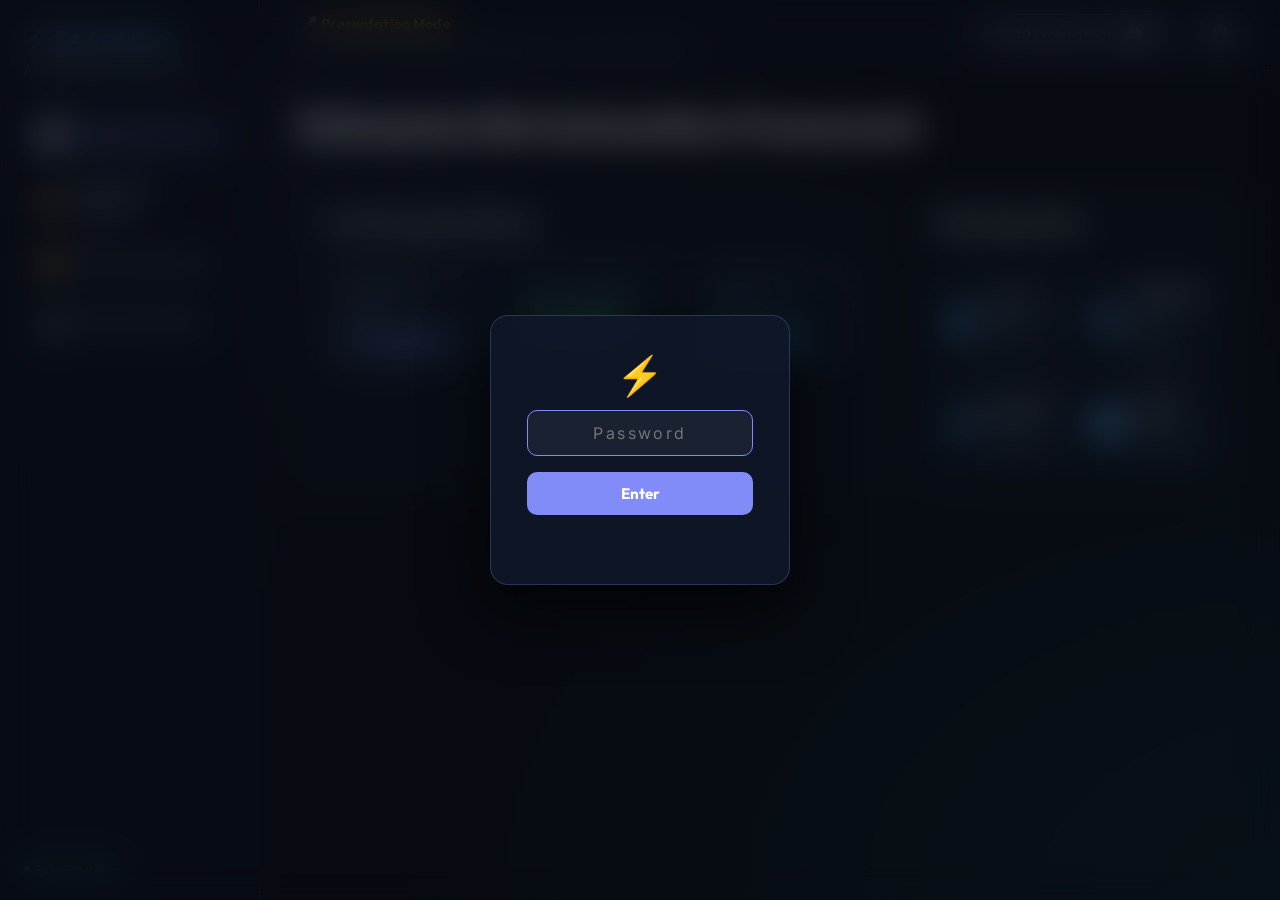
==== commit 0b40c8b7: "feat(auth): password gate overlay on first visit - Blurred backdrop overlay blocks entire app until " ====
--- a/fullpage.html
+++ b/fullpage.html
@@ -9,6 +9,16 @@
   <link rel="stylesheet" href="styles.css">
 </head>
 <body>
+  <!-- Password gate overlay -->
+  <div class="auth-overlay" id="auth-overlay">
+    <div class="auth-box">
+      <div class="auth-logo">⚡</div>
+      <input type="password" class="auth-input" id="auth-input" placeholder="Password" autocomplete="off" />
+      <button class="auth-btn" id="auth-btn">Enter</button>
+      <p class="auth-error" id="auth-error"></p>
+    </div>
+  </div>
+
   <!-- Mobile sidebar overlay -->
   <div class="sidebar-overlay" id="sidebar-overlay"></div>
 
@@ -816,13 +826,14 @@
             <div class="docs-file-list" id="docs-file-list"></div>
           </div>
 
-          <div class="panel-card docs-content-panel">
+          <div class="panel-card docs-content-panel" style="position:relative;">
             <div class="docs-rendered" id="docs-rendered">
               <div class="docs-empty">
                 <div class="placeholder-icon">📖</div>
                 <p>Select a document from the left to preview it here.</p>
               </div>
             </div>
+            <button class="docs-scroll-top-btn" id="docs-scroll-top" aria-label="Scroll to top" title="Back to top">↑</button>
           </div>
         </div>
       </section>
@@ -858,32 +869,6 @@
   </div>
 
   <script src="app.js"></script>
-  <script>
-    if ('serviceWorker' in navigator) {
-      // updateViaCache:'none' — browser always fetches sw.js fresh, ignoring HTTP cache (max-age=600)
-      navigator.serviceWorker.register('sw.js', { updateViaCache: 'none' })
-        .then(reg => {
-          // Check for updates immediately on every page load
-          reg.update();
-
-          // When a new SW installs, auto-reload once it activates
-          reg.addEventListener('updatefound', () => {
-            const newWorker = reg.installing;
-            newWorker.addEventListener('statechange', () => {
-              if (newWorker.state === 'activated') {
-                window.location.reload();
-              }
-            });
-          });
-        });
-
-      // Also reload when a new SW takes control mid-session
-      let firstController = navigator.serviceWorker.controller;
-      navigator.serviceWorker.addEventListener('controllerchange', () => {
-        if (firstController) window.location.reload();
-        firstController = true;
-      });
-    }
-  </script>
+  <script src="sw-register.js"></script>
 </body>
 </html>
--- a/styles.css
+++ b/styles.css
@@ -2093,6 +2093,125 @@
 }
 
 /* ============================================================
+   PASSWORD GATE OVERLAY
+   ============================================================ */
+.auth-overlay {
+  position: fixed;
+  inset: 0;
+  z-index: 9999;
+  display: flex;
+  align-items: center;
+  justify-content: center;
+  background: rgba(8, 11, 17, 0.6);
+  backdrop-filter: blur(18px);
+  -webkit-backdrop-filter: blur(18px);
+}
+.auth-overlay.hidden {
+  display: none;
+}
+.auth-box {
+  display: flex;
+  flex-direction: column;
+  align-items: center;
+  gap: 16px;
+  padding: 40px 36px;
+  background: rgba(16, 24, 40, 0.9);
+  border: 1px solid rgba(129, 140, 248, 0.25);
+  border-radius: 18px;
+  box-shadow: 0 24px 64px rgba(0, 0, 0, 0.7);
+  width: 300px;
+  max-width: 90vw;
+}
+.auth-logo {
+  font-size: 2.4rem;
+  line-height: 1;
+}
+.auth-input {
+  width: 100%;
+  padding: 12px 16px;
+  border-radius: 10px;
+  border: 1px solid rgba(129, 140, 248, 0.3);
+  background: rgba(255, 255, 255, 0.05);
+  color: var(--color-text-primary);
+  font-family: var(--font-body);
+  font-size: 1rem;
+  letter-spacing: 0.15em;
+  outline: none;
+  text-align: center;
+  transition: border-color 0.2s;
+}
+.auth-input:focus {
+  border-color: var(--accent-indigo);
+}
+.auth-btn {
+  width: 100%;
+  padding: 12px;
+  border-radius: 10px;
+  border: none;
+  background: var(--accent-indigo);
+  color: #fff;
+  font-family: var(--font-heading);
+  font-size: 0.95rem;
+  font-weight: 700;
+  cursor: pointer;
+  transition: opacity 0.15s;
+}
+.auth-btn:hover { opacity: 0.85; }
+.auth-error {
+  font-size: 0.78rem;
+  color: var(--accent-rose);
+  min-height: 1em;
+  text-align: center;
+}
+.auth-overlay.shake .auth-box {
+  animation: authShake 0.35s ease;
+}
+@keyframes authShake {
+  0%,100% { transform: translateX(0); }
+  20%      { transform: translateX(-8px); }
+  60%      { transform: translateX(8px); }
+  80%      { transform: translateX(-4px); }
+}
+
+/* ============================================================
+   DOCS SCROLL-TO-TOP BUTTON
+   ============================================================ */
+.docs-scroll-top-btn {
+  position: absolute;
+  bottom: 20px;
+  right: 20px;
+  z-index: 50;
+  width: 40px;
+  height: 40px;
+  border-radius: 50%;
+  border: 1px solid rgba(129, 140, 248, 0.35);
+  background: rgba(22, 33, 54, 0.92);
+  color: var(--accent-indigo);
+  font-size: 1.1rem;
+  font-weight: 700;
+  line-height: 1;
+  cursor: pointer;
+  display: flex;
+  align-items: center;
+  justify-content: center;
+  backdrop-filter: blur(8px);
+  box-shadow: 0 4px 16px rgba(0,0,0,0.4);
+  opacity: 0;
+  pointer-events: none;
+  transform: translateY(8px);
+  transition: opacity 0.2s ease, transform 0.2s ease;
+}
+.docs-scroll-top-btn.visible {
+  opacity: 1;
+  pointer-events: auto;
+  transform: translateY(0);
+}
+.docs-scroll-top-btn:hover {
+  background: rgba(129, 140, 248, 0.18);
+  border-color: var(--accent-indigo);
+}
+
+/* ============================================================
    HAMBURGER BUTTON (hidden on desktop, visible on mobile)
    ============================================================ */
 .hamburger-btn {
@@ -2145,13 +2264,12 @@
    ============================================================ */
 @media (max-width: 768px) {
 
-  /* ---- Global overflow containment ---- */
-  /* This is the #1 fix: nothing should ever escape the viewport width */
+  /* ---- Global overflow containment (dashboard only, not extension popup) ---- */
   html {
     overflow-x: hidden;
   }
 
-  body {
+  body:not(.popup-page) {
     overflow-x: hidden;
     max-width: 100vw;
   }
@@ -2196,15 +2314,17 @@
     margin: -64px -16px 20px -16px;
     padding: 10px 16px 10px 64px;
     gap: 8px;
-    flex-wrap: wrap;
+    flex-wrap: nowrap;   /* single row — no wrapping on mobile */
     box-sizing: border-box;
     max-width: calc(100vw);
   }
-  .root-mode-badge { font-size: 0.78rem; }
+  .root-toolbar-left { min-width: 0; flex-shrink: 1; }
+  .root-mode-badge { font-size: 0.78rem; white-space: nowrap; overflow: hidden; text-overflow: ellipsis; }
   .root-mode-hint  { display: none; }
-  .root-toolbar-right { gap: 10px; }
-  .eli-toggle-text { font-size: 0.72rem; }
-  .eli-toggle-group { padding: 6px 10px; }
+  .root-toolbar-right { gap: 8px; flex-shrink: 0; }
+  /* Hide text label on mobile — keep toggle + gear only */
+  .eli-toggle-text { display: none; }
+  .eli-toggle-group { padding: 6px 8px; }
 
   /* ---- Tab header ---- */
   .tab-header { margin-bottom: 20px; }
@@ -2337,7 +2457,7 @@
     -webkit-overflow-scrolling: touch;
   }
 
-  /* Interactive code block: contained scroll */
+  /* Interactive code block: horizontal scroll, no word-breaking */
   .code-block-wrapper {
     max-width: 100%;
     overflow: hidden;
@@ -2347,8 +2467,8 @@
     max-width: 100%;
     -webkit-overflow-scrolling: touch;
   }
-  /* Allow code lines to wrap on mobile */
-  .line-content { white-space: pre-wrap; word-break: break-all; }
+  /* Keep code readable — scroll horizontally, never break mid-word */
+  .line-content { white-space: pre; word-break: normal; overflow-wrap: normal; }
 
   .md-body ul, .md-body ol { padding-left: 18px; }
   .md-body blockquote { padding: 8px 12px; }
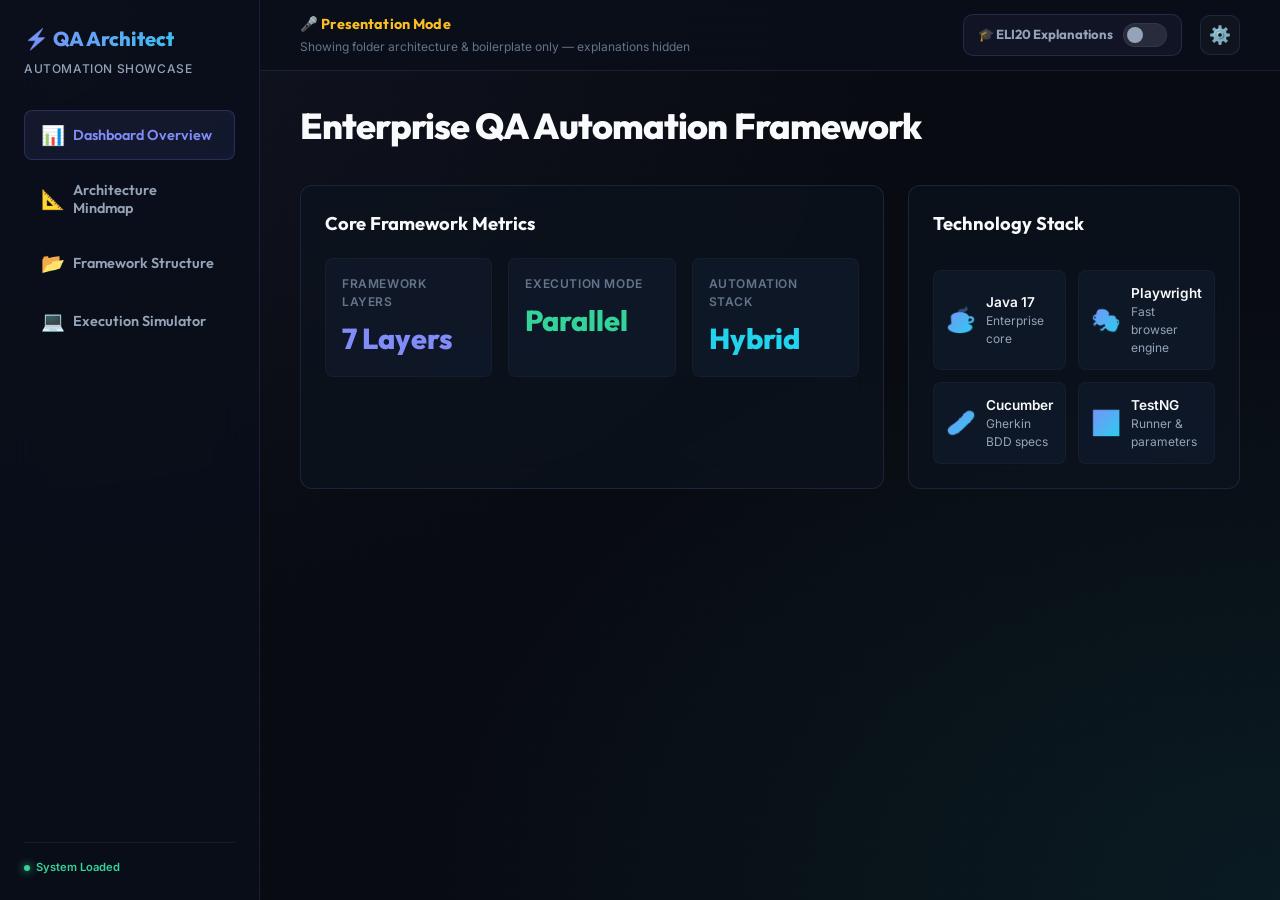
==== commit c090f31b: "revert(auth): remove password gate + scrub PII from code examples - Removed auth overlay from fullpa" ====
--- a/fullpage.html
+++ b/fullpage.html
@@ -9,16 +9,6 @@
   <link rel="stylesheet" href="styles.css">
 </head>
 <body>
-  <!-- Password gate overlay -->
-  <div class="auth-overlay" id="auth-overlay">
-    <div class="auth-box">
-      <div class="auth-logo">⚡</div>
-      <input type="password" class="auth-input" id="auth-input" placeholder="Password" autocomplete="off" />
-      <button class="auth-btn" id="auth-btn">Enter</button>
-      <p class="auth-error" id="auth-error"></p>
-    </div>
-  </div>
-
   <!-- Mobile sidebar overlay -->
   <div class="sidebar-overlay" id="sidebar-overlay"></div>
 
--- a/styles.css
+++ b/styles.css
@@ -2093,87 +2093,6 @@
 }
 
 /* ============================================================
-   PASSWORD GATE OVERLAY
-   ============================================================ */
-.auth-overlay {
-  position: fixed;
-  inset: 0;
-  z-index: 9999;
-  display: flex;
-  align-items: center;
-  justify-content: center;
-  background: rgba(8, 11, 17, 0.6);
-  backdrop-filter: blur(18px);
-  -webkit-backdrop-filter: blur(18px);
-}
-.auth-overlay.hidden {
-  display: none;
-}
-.auth-box {
-  display: flex;
-  flex-direction: column;
-  align-items: center;
-  gap: 16px;
-  padding: 40px 36px;
-  background: rgba(16, 24, 40, 0.9);
-  border: 1px solid rgba(129, 140, 248, 0.25);
-  border-radius: 18px;
-  box-shadow: 0 24px 64px rgba(0, 0, 0, 0.7);
-  width: 300px;
-  max-width: 90vw;
-}
-.auth-logo {
-  font-size: 2.4rem;
-  line-height: 1;
-}
-.auth-input {
-  width: 100%;
-  padding: 12px 16px;
-  border-radius: 10px;
-  border: 1px solid rgba(129, 140, 248, 0.3);
-  background: rgba(255, 255, 255, 0.05);
-  color: var(--color-text-primary);
-  font-family: var(--font-body);
-  font-size: 1rem;
-  letter-spacing: 0.15em;
-  outline: none;
-  text-align: center;
-  transition: border-color 0.2s;
-}
-.auth-input:focus {
-  border-color: var(--accent-indigo);
-}
-.auth-btn {
-  width: 100%;
-  padding: 12px;
-  border-radius: 10px;
-  border: none;
-  background: var(--accent-indigo);
-  color: #fff;
-  font-family: var(--font-heading);
-  font-size: 0.95rem;
-  font-weight: 700;
-  cursor: pointer;
-  transition: opacity 0.15s;
-}
-.auth-btn:hover { opacity: 0.85; }
-.auth-error {
-  font-size: 0.78rem;
-  color: var(--accent-rose);
-  min-height: 1em;
-  text-align: center;
-}
-.auth-overlay.shake .auth-box {
-  animation: authShake 0.35s ease;
-}
-@keyframes authShake {
-  0%,100% { transform: translateX(0); }
-  20%      { transform: translateX(-8px); }
-  60%      { transform: translateX(8px); }
-  80%      { transform: translateX(-4px); }
-}
-
-/* ============================================================
    DOCS SCROLL-TO-TOP BUTTON
    ============================================================ */
 .docs-scroll-top-btn {
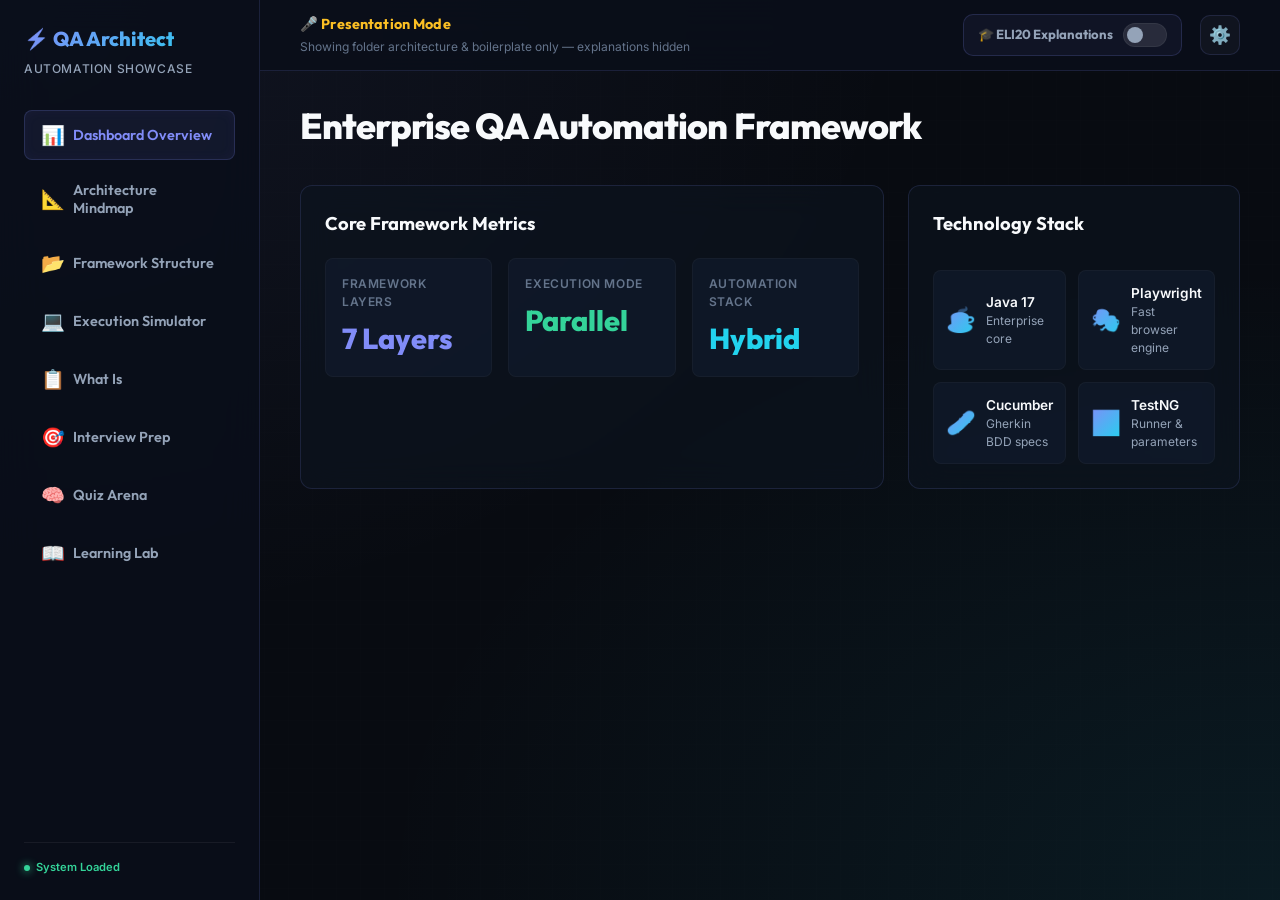
==== commit c5bf955f: "feat(whatis): add What Is Q&A bank tab with 550+ interview questions 7 chapters: BDD/Cucumber, Playw" ====
--- a/fullpage.html
+++ b/fullpage.html
@@ -1,4 +1,4 @@
-<!DOCTYPE html>
+﻿<!DOCTYPE html>
 <html>
 <head>
   <meta charset="utf-8">
@@ -43,6 +43,18 @@
         </button>
         <button class="nav-item nav-item-docs" data-tab="tab-design-guide" id="nav-design-guide" style="display:none;">
           <span class="nav-icon">🏗️</span> Design Guide
+        </button>
+        <button class="nav-item" data-tab="tab-whatis" id="nav-whatis">
+          <span class="nav-icon">📋</span> What Is
+        </button>
+        <button class="nav-item" data-tab="tab-interview-prep" id="nav-interview-prep">
+          <span class="nav-icon">🎯</span> Interview Prep
+        </button>
+        <button class="nav-item" data-tab="tab-quiz" id="nav-quiz">
+          <span class="nav-icon">🧠</span> Quiz Arena
+        </button>
+        <button class="nav-item" data-tab="tab-learn" id="nav-learn">
+          <span class="nav-icon">📖</span> Learning Lab
         </button>
       </nav>
 
@@ -855,10 +867,1285 @@
         </div>
       </section>
 
+      <!-- TAB: WHAT IS — Interview Q&A Bank -->
+      <section id="tab-whatis" class="page-tab-content">
+        <div id="wi-root"></div>
+      </section>
+
+      <!-- TAB 7: INTERVIEW PREP -->
+      <section id="tab-interview-prep" class="page-tab-content">
+        <div class="tab-header">
+          <h1>🎯 Interview Prep</h1>
+          <p>Company-specific Q&amp;A sets — click a company to switch. Expand each category to review answers.</p>
+        </div>
+
+        <!-- Company Switcher -->
+        <div class="interview-company-switcher">
+          <button class="company-btn active" data-company="innovationm">
+            🏢 InnovationM — SDET &nbsp;<span class="interview-time-badge">12:00 PM</span>
+          </button>
+          <button class="company-btn" data-company="ltm">
+            🏢 LTM — Playwright Lead &nbsp;<span class="interview-time-badge">3:00 PM</span>
+          </button>
+        </div>
+
+        <!-- ─────────── INNOVATIONM SECTION ─────────── -->
+        <div id="interview-innovationm" class="interview-section">
+          <div class="interview-company-header">
+            <h2>InnovationM · SDET · 5–6 Yrs · Bangalore</h2>
+            <p>EdTech platform · Playwright/Cypress · REST Assured · SQL · Jenkins · GenAI · JavaScript/TypeScript</p>
+          </div>
+
+          <!-- Category: Playwright / Cypress -->
+          <div class="interview-category">
+            <button class="category-accordion-btn" data-accordion="toggle">
+              🎭 Playwright &amp; Cypress <span class="accordion-arrow">▼</span>
+            </button>
+            <div class="category-accordion-body open">
+              <div class="qa-card">
+                <div class="qa-q">Q1. What is the difference between Playwright and Cypress?</div>
+                <div class="qa-a">Playwright supports all major browsers (Chromium, Firefox, WebKit) including cross-browser in a single run, runs tests out-of-process for true multi-tab/multi-origin testing, and supports multiple languages (JS, Java, Python, C#). Cypress is JS-only, runs inside the browser making it faster for single-origin tests but limiting for multi-tab or multi-domain flows. Playwright's auto-wait is built into every action; Cypress uses retryable commands with a fixed timeout chain.</div>
+              </div>
+              <div class="qa-card">
+                <div class="qa-q">Q2. How do you implement the Page Object Model (POM) in Playwright with JavaScript?</div>
+                <div class="qa-a">Create a class per page, inject `page` via constructor, expose typed action methods and assertion methods. Locators are defined as class properties using `page.locator()`. Tests import the page class and call its methods — never access locators directly from the test. This keeps selectors in one place and tests readable.</div>
+              </div>
+              <div class="qa-card">
+                <div class="qa-q">Q3. Explain Playwright's auto-waiting mechanism.</div>
+                <div class="qa-a">Before every action (click, fill, etc.), Playwright waits for the target element to be: attached to DOM, visible, stable (not animating), enabled, and ready to receive events. This eliminates manual `waitForSelector` in most cases. For navigation-heavy flows use `waitForLoadState('networkidle')` or `waitForURL()`.</div>
+              </div>
+              <div class="qa-card">
+                <div class="qa-q">Q4. How do you handle iframes in Playwright?</div>
+                <div class="qa-a">Use `page.frameLocator('iframe-selector')` to get a FrameLocator, then chain locators on it exactly like on the main page. For dynamically created iframes, use `page.waitForSelector('iframe')` first, then `page.frame({ url: /pattern/ })` or `page.frames()` to locate by URL or name.</div>
+              </div>
+              <div class="qa-card">
+                <div class="qa-q">Q5. How do you run Playwright tests in parallel and control worker count?</div>
+                <div class="qa-a">In `playwright.config.js`, set `workers: N` (e.g., `workers: 4`) or `workers: '50%'` for half the CPU cores. Each worker is an isolated browser context. Tests within a spec file run serially by default; use `test.describe.parallel()` for intra-file parallelism. Ensure tests are stateless — no shared login state without `storageState`.</div>
+              </div>
+              <div class="qa-card">
+                <div class="qa-q">Q6. How do you handle dynamic elements or flaky locators in Playwright?</div>
+                <div class="qa-a">Prefer semantic locators: `getByRole()`, `getByLabel()`, `getByText()` over CSS/XPath. For dynamic IDs, use `data-testid` attributes. Use `locator.filter()` to narrow down a list. For race conditions, use `page.waitForResponse()` or `page.waitForSelector()` instead of fixed sleeps.</div>
+              </div>
+              <div class="qa-card">
+                <div class="qa-q">Q7. How do you capture screenshots and traces on failure in Playwright?</div>
+                <div class="qa-a">In `playwright.config.js`: set `screenshot: 'only-on-failure'`, `video: 'retain-on-failure'`, `trace: 'on-first-retry'`. On failure, run `npx playwright show-trace trace.zip` to replay the full timeline of actions, DOM snapshots, and network calls.</div>
+              </div>
+              <div class="qa-card">
+                <div class="qa-q">Q8. What is Cypress's intercept feature and what's its Playwright equivalent?</div>
+                <div class="qa-a">Cypress `cy.intercept()` stubs or spies on network requests. In Playwright, use `page.route('**/api/endpoint', route => route.fulfill({ json: mockData }))` to mock, or `page.waitForResponse('**/api/**')` to assert a real response. Playwright routes are more flexible — they support aborting, modifying, and continuing requests.</div>
+              </div>
+
+              <div class="qa-section-label green">🎯 Scenario-Based — Write the Code</div>
+
+              <div class="qa-card scenario-card">
+                <div class="qa-q">🎯 Scenario Q9. A skeleton loader spins until the API responds. You must click "Enroll" only after data loads. Write it.</div>
+                <div class="qa-a"><pre class="qa-code">// Strategy 1 — wait for the API that populates the page
+await Promise.all([
+  page.waitForResponse(r => r.url().includes('/api/courses') && r.status() === 200),
+  page.goto('/courses')
+]);
+await page.getByRole('button', { name: 'Enroll' }).click();
+
+// Strategy 2 — wait for the skeleton to disappear
+await page.locator('.skeleton-loader').waitFor({ state: 'hidden' });
+await page.getByRole('button', { name: 'Enroll' }).click();</pre></div>
+              </div>
+
+              <div class="qa-card scenario-card">
+                <div class="qa-q">🎯 Scenario Q10. A dropdown options are loaded via AJAX on focus. How do you select an option reliably?</div>
+                <div class="qa-a"><pre class="qa-code">// Click/focus the dropdown trigger to fire AJAX
+await page.getByLabel('Select Course').click();
+
+// Wait for the options list to appear in the DOM
+await page.locator('[role="listbox"]').waitFor({ state: 'visible' });
+
+// Now pick the option — Playwright retries the locator automatically
+await page.getByRole('option', { name: 'JavaScript Fundamentals' }).click();
+
+// Assert selection reflected in the field
+await expect(page.getByLabel('Select Course')).toHaveValue('JavaScript Fundamentals');</pre></div>
+              </div>
+
+              <div class="qa-card scenario-card">
+                <div class="qa-q">🎯 Scenario Q11. Test a drag-and-drop reordering of a course module list in Playwright.</div>
+                <div class="qa-a"><pre class="qa-code">const source = page.locator('.module-item').nth(0);
+const target = page.locator('.module-item').nth(2);
+
+// Playwright drag via mouse events
+await source.hover();
+await page.mouse.down();
+const targetBox = await target.boundingBox();
+await page.mouse.move(targetBox!.x + targetBox!.width / 2, targetBox!.y + targetBox!.height / 2, { steps: 10 });
+await page.mouse.up();
+
+// Assert order changed
+await expect(page.locator('.module-item').nth(0)).toHaveText('Module 3');</pre></div>
+              </div>
+
+              <div class="qa-card scenario-card">
+                <div class="qa-q">🎯 Scenario Q12. A form submits, then a toast notification appears for 3 seconds. Assert the toast text without a fixed sleep.</div>
+                <div class="qa-a"><pre class="qa-code">// Submit the form
+await page.getByRole('button', { name: 'Save' }).click();
+
+// Assert toast appears — Playwright auto-retries until visible (default 5s timeout)
+const toast = page.locator('.toast-notification');
+await expect(toast).toBeVisible();
+await expect(toast).toHaveText(/Saved successfully/);
+
+// Assert it disappears without sleep — use waitFor with state hidden + increased timeout
+await toast.waitFor({ state: 'hidden', timeout: 5000 });</pre></div>
+              </div>
+
+              <div class="qa-card scenario-card">
+                <div class="qa-q">🎯 Scenario Q13. How do you test a file upload input in Playwright?</div>
+                <div class="qa-a"><pre class="qa-code">// Standard file input
+await page.getByLabel('Upload Certificate').setInputFiles('test-data/cert.pdf');
+await expect(page.locator('.file-name-display')).toHaveText('cert.pdf');
+
+// Drag-and-drop upload zone (no input element)
+const buffer = Buffer.from('fake pdf content');
+const dataTransfer = await page.evaluateHandle((data) => {
+  const dt = new DataTransfer();
+  const file = new File([data], 'cert.pdf', { type: 'application/pdf' });
+  dt.items.add(file);
+  return dt;
+}, buffer);
+await page.locator('.upload-dropzone').dispatchEvent('drop', { dataTransfer });</pre></div>
+              </div>
+            </div>
+          </div>
+
+          <!-- Category: API Testing -->
+          <div class="interview-category">
+            <button class="category-accordion-btn" data-accordion="toggle">
+              🔌 API Testing — REST Assured &amp; Postman <span class="accordion-arrow">▼</span>
+            </button>
+            <div class="category-accordion-body open">
+              <div class="qa-card">
+                <div class="qa-q">Q9. How do you validate JSON schema in REST Assured?</div>
+                <div class="qa-a">Use `.body(matchesJsonSchemaInClasspath("schema.json"))` from the `rest-assured-json-schema-validator` dependency. The JSON Schema file (draft-04 or draft-07) defines required fields, types, and constraints. This catches contract breaks even if individual field assertions pass.</div>
+              </div>
+              <div class="qa-card">
+                <div class="qa-q">Q10. How do you handle OAuth 2.0 token-based auth in REST Assured?</div>
+                <div class="qa-a">Make a POST to the token endpoint with client credentials/password grant, extract the `access_token` from the response, then pass it as a Bearer header: `.header("Authorization", "Bearer " + token)`. Cache the token per test class using `@BeforeClass` and refresh when a 401 is returned.</div>
+              </div>
+              <div class="qa-card">
+                <div class="qa-q">Q11. What is Postman's Collection Runner and how do you use it in CI?</div>
+                <div class="qa-a">Collection Runner runs a saved collection in sequence with environment variables and data files. For CI, export the collection and environment JSON, then run via Newman: `newman run collection.json -e env.json --reporters junit` which outputs JUnit XML for Jenkins to parse.</div>
+              </div>
+              <div class="qa-card">
+                <div class="qa-q">Q12. How do you chain API requests (use response of one as input to the next) in REST Assured?</div>
+                <div class="qa-a">Extract the value: `String id = given().post("/create").then().extract().path("id");`. Then inject: `given().pathParam("id", id).get("/item/{id}")`. For Postman, use `pm.environment.set("id", pm.response.json().id)` in the Tests tab of request 1, then reference `{{id}}` in request 2.</div>
+              </div>
+              <div class="qa-card">
+                <div class="qa-q">Q13. How do you test negative/error scenarios in API automation?</div>
+                <div class="qa-a">Send requests with: missing required fields, invalid data types, out-of-range values, expired tokens, duplicate payloads, and injection payloads. Assert correct HTTP status codes (400, 401, 403, 422) and validate the error response body schema matches the documented contract.</div>
+              </div>
+
+              <div class="qa-section-label green">🎯 Scenario-Based — REST Assured Context</div>
+
+              <div class="qa-card scenario-card">
+                <div class="qa-q">🎯 Scenario Q14. Chain two REST Assured calls: create a course, then enroll a user into that courseId.</div>
+                <div class="qa-a"><pre class="qa-code">@Test
+public void enrollUserInNewCourse() {
+  // Step 1: Create course, extract courseId
+  String courseId =
+    given()
+      .contentType(ContentType.JSON)
+      .header("Authorization", "Bearer " + getToken())
+      .body("{\"title\":\"Playwright Mastery\",\"category\":\"QA\"}")
+    .when()
+      .post("/api/courses")
+    .then()
+      .statusCode(201)
+      .extract().path("courseId");
+
+  // Step 2: Enroll user using extracted courseId
+  given()
+    .contentType(ContentType.JSON)
+    .header("Authorization", "Bearer " + getToken())
+    .body("{\"userId\":\"user-42\",\"courseId\":\"" + courseId + "\"}")
+  .when()
+    .post("/api/enroll")
+  .then()
+    .statusCode(200)
+    .body("status", equalTo("ENROLLED"))
+    .body("courseId", equalTo(courseId));
+}</pre></div>
+              </div>
+
+              <div class="qa-card scenario-card">
+                <div class="qa-q">🎯 Scenario Q15. API returns paginated data — how do you fetch all pages in REST Assured and assert total count?</div>
+                <div class="qa-a"><pre class="qa-code">List&lt;Map&lt;String, Object&gt;&gt; allRecords = new ArrayList&lt;&gt;();
+int page = 1;
+boolean hasMore = true;
+
+while (hasMore) {
+  Response resp = given()
+    .queryParam("page", page)
+    .queryParam("size", 50)
+    .header("Authorization", "Bearer " + getToken())
+    .get("/api/courses");
+
+  List&lt;Map&lt;String, Object&gt;&gt; items = resp.jsonPath().getList("data");
+  allRecords.addAll(items);
+  hasMore = resp.jsonPath().getBoolean("pagination.hasNextPage");
+  page++;
+}
+
+// Assert total matches API-reported count
+int totalReported = given().get("/api/courses/count").then().extract().path("total");
+Assert.assertEquals(allRecords.size(), totalReported, "Paginated total mismatch");</pre></div>
+              </div>
+
+              <div class="qa-card scenario-card">
+                <div class="qa-q">🎯 Scenario Q16. Test rate limiting: assert the API returns 429 after 5 rapid identical requests in REST Assured.</div>
+                <div class="qa-a"><pre class="qa-code">@Test
+public void apiReturns429AfterRateLimit() {
+  String endpoint = "/api/search";
+  String body = "{\"q\":\"playwright\"}";
+  int hitCount = 0;
+
+  for (int i = 0; i &lt; 6; i++) {
+    Response resp = given()
+      .contentType(ContentType.JSON)
+      .body(body)
+      .post(endpoint);
+
+    if (resp.statusCode() == 429) {
+      hitCount++;
+      // Assert the Retry-After header is present
+      Assert.assertNotNull(resp.getHeader("Retry-After"), "Retry-After header missing");
+      break;
+    }
+  }
+  Assert.assertTrue(hitCount &gt; 0, "Rate limit (429) never triggered in 6 calls");
+}</pre></div>
+              </div>
+            </div>
+          </div>
+
+          <!-- Category: SQL / DB Testing -->
+          <div class="interview-category">
+            <button class="category-accordion-btn" data-accordion="toggle">
+              🗄️ Database Testing — SQL <span class="accordion-arrow">▼</span>
+            </button>
+            <div class="category-accordion-body open">
+              <div class="qa-card">
+                <div class="qa-q">Q14. How do you verify data integrity after an API call using SQL?</div>
+                <div class="qa-a">After calling the POST/PUT API, query the database directly: `SELECT * FROM orders WHERE order_id = ?` using the ID returned in the API response. Assert that every field persisted correctly — amounts, statuses, timestamps, foreign keys. This catches cases where the API returns 200 but the write silently fails or truncates data.</div>
+              </div>
+              <div class="qa-card">
+                <div class="qa-q">Q15. Write a query to find duplicate email records in a users table.</div>
+                <div class="qa-a"><pre class="qa-code">SELECT email, COUNT(*) AS cnt
+FROM users
+GROUP BY email
+HAVING COUNT(*) > 1;</pre>
+To see the full rows: wrap with a JOIN back to the table on email. Use this as a pre-test data-quality check to avoid false positives from dirty test data.</div>
+              </div>
+              <div class="qa-card">
+                <div class="qa-q">Q16. What is the difference between INNER JOIN, LEFT JOIN, and FULL OUTER JOIN?</div>
+                <div class="qa-a">INNER JOIN returns only matching rows from both tables. LEFT JOIN returns all rows from the left table and matched rows from the right (nulls where no match). FULL OUTER JOIN returns all rows from both tables, nulls on unmatched sides. For QA: LEFT JOIN is useful to find orphan records (right side is NULL means missing reference).</div>
+              </div>
+              <div class="qa-card">
+                <div class="qa-q">Q17. How do you handle test data setup and teardown with SQL in automation?</div>
+                <div class="qa-a">Use `@BeforeEach`: INSERT test-specific rows with unique IDs (UUID or timestamp-prefixed). Use `@AfterEach`: DELETE WHERE id IN (collected IDs) or use transactions rolled back after each test. Never rely on pre-existing data in a shared DB — tests must be self-contained and order-independent.</div>
+              </div>
+            </div>
+          </div>
+
+          <!-- Category: JavaScript / TypeScript -->
+          <div class="interview-category">
+            <button class="category-accordion-btn" data-accordion="toggle">
+              📜 JavaScript &amp; TypeScript <span class="accordion-arrow">▼</span>
+            </button>
+            <div class="category-accordion-body open">
+              <div class="qa-card">
+                <div class="qa-q">Q18. What is the difference between `==` and `===` in JavaScript?</div>
+                <div class="qa-a">`==` performs type coercion (`"5" == 5` is true). `===` is strict equality — no coercion (`"5" === 5` is false). In test assertions always use `===` or framework matchers (Jest's `toBe`, Playwright's `expect`) to avoid false positives from coercion.</div>
+              </div>
+              <div class="qa-card">
+                <div class="qa-q">Q19. Explain Promises vs async/await and how they apply to Playwright tests.</div>
+                <div class="qa-a">Promises are objects representing eventual values. `async/await` is syntactic sugar that makes asynchronous code look synchronous, making it easier to read and debug. All Playwright actions return Promises, so every action must be `await`-ed in an `async` test function. Forgetting `await` means the action is never executed — the test passes vacuously.</div>
+              </div>
+              <div class="qa-card">
+                <div class="qa-q">Q20. How do TypeScript interfaces help in Playwright POM?</div>
+                <div class="qa-a">Define interfaces for test data (`interface LoginData { username: string; password: string; }`) and page return types. TypeScript catches typos at compile time, enforces data shapes in data-driven tests, and makes refactoring safe — rename a property and the compiler shows every broken reference.</div>
+              </div>
+              <div class="qa-card">
+                <div class="qa-q">Q21. What is a closure and how can it cause issues in test automation?</div>
+                <div class="qa-a">A closure is a function that captures variables from its surrounding scope. In test loops, closures capturing `let i` or `let item` in an `async` callback may capture stale references if the iteration variable changes before the async completes. Fix with `for...of` loops (each iteration has its own binding) or destructuring inside the loop body.</div>
+              </div>
+            </div>
+          </div>
+
+          <!-- Category: Jenkins CI/CD -->
+          <div class="interview-category">
+            <button class="category-accordion-btn" data-accordion="toggle">
+              ⚙️ Jenkins &amp; CI/CD <span class="accordion-arrow">▼</span>
+            </button>
+            <div class="category-accordion-body open">
+              <div class="qa-card">
+                <div class="qa-q">Q22. How do you integrate Playwright tests into a Jenkins pipeline?</div>
+                <div class="qa-a">In your `Jenkinsfile`: (1) `npm ci` to install deps, (2) `npx playwright install --with-deps` to install browsers, (3) `npx playwright test --reporter=junit` to run and output JUnit XML, (4) use `junit 'test-results/*.xml'` to publish results, (5) `archiveArtifacts 'playwright-report/**'` for the HTML report.</div>
+              </div>
+              <div class="qa-card">
+                <div class="qa-q">Q23. How do you run tests in parallel across Jenkins agents?</div>
+                <div class="qa-a">Use Jenkins `parallel` step in a declarative pipeline to split test suites across multiple agents (each running a subset of specs). Alternatively, use Playwright's built-in `--shard=1/4` flag: four Jenkins jobs each run one shard, merge the `.last-run.json` files for unified reporting.</div>
+              </div>
+              <div class="qa-card">
+                <div class="qa-q">Q24. How do you handle environment-specific configs in Jenkins for test runs?</div>
+                <div class="qa-a">Use Jenkins environment variables or credentials store for secrets. In Playwright config, read `process.env.BASE_URL`, `process.env.ENV` etc. Pass them at run time: `BASE_URL=https://staging.app.com npx playwright test`. Never hardcode URLs or credentials in the test code or commit `.env` files.</div>
+              </div>
+              <div class="qa-card">
+                <div class="qa-q">Q25. Explain your approach to release validation in CI/CD.</div>
+                <div class="qa-a">Run smoke suite (critical-path tests, ~5-10 min) on every PR merge. Run full regression suite nightly. Gate releases on smoke suite pass. On failure: build is marked unstable, team is notified via Slack webhook. Maintain a "release readiness dashboard" aggregating smoke, regression, and API test results with trend graphs.</div>
+              </div>
+            </div>
+          </div>
+
+          <!-- Category: GenAI in QA -->
+          <div class="interview-category">
+            <button class="category-accordion-btn" data-accordion="toggle">
+              🤖 GenAI in QA <span class="accordion-arrow">▼</span>
+            </button>
+            <div class="category-accordion-body open">
+              <div class="qa-card">
+                <div class="qa-q">Q26. How have you used GenAI tools to accelerate QA activities?</div>
+                <div class="qa-a">I use GitHub Copilot to generate Playwright boilerplate (POM classes, fixture setups) and suggest assertions. For test case generation, I prompt an LLM with the user story + acceptance criteria to get an initial test case matrix, then review and prune. For defect analysis, I paste stack traces into the chat to get root cause hypotheses faster. This cuts initial drafting time by ~40%.</div>
+              </div>
+              <div class="qa-card">
+                <div class="qa-q">Q27. What are the risks of relying on AI-generated test cases?</div>
+                <div class="qa-a">AI may miss domain-specific edge cases, generate redundant tests, or hallucinate incorrect assertions. It has no knowledge of your actual system behavior. Mitigation: use AI output as a first draft only, always review against requirements, run generated tests to confirm they fail correctly before trusting them as valid coverage.</div>
+              </div>
+              <div class="qa-card">
+                <div class="qa-q">Q28. How do you use AI for defect analysis beyond just "copying the error message"?</div>
+                <div class="qa-a">Provide full context: stack trace + recent code diff + test scenario + environment details. Ask the AI to identify the root cause pattern (not just symptoms), suggest the minimal reproduction case, and list similar historical bugs to check. Then validate the AI's hypothesis by manual reproduction before filing the bug report.</div>
+              </div>
+            </div>
+          </div>
+
+          <!-- Category: Manual Testing / STLC / Leadership -->
+          <div class="interview-category">
+            <button class="category-accordion-btn" data-accordion="toggle">
+              📋 STLC · Manual Testing · Team Handling <span class="accordion-arrow">▼</span>
+            </button>
+            <div class="category-accordion-body open">
+              <div class="qa-card">
+                <div class="qa-q">Q29. Walk me through your STLC process for a new feature.</div>
+                <div class="qa-a">Requirement Analysis → Test Planning (scope, timelines, tools, risks) → Test Case Design (boundary values, equivalence partitioning, decision tables) → Test Environment Setup → Test Execution (smoke first, then functional, then regression) → Defect Reporting &amp; Re-testing → Test Closure (metrics: pass%, defect density, automation coverage).</div>
+              </div>
+              <div class="qa-card">
+                <div class="qa-q">Q30. How do you onboard a new automation engineer to your framework?</div>
+                <div class="qa-a">Week 1: framework architecture walkthrough (layers, conventions, how to run tests locally). Week 2: assign a small feature to automate end-to-end with a buddy reviewer. Week 3: independent contribution with PR review. Document "framework guide" in the repo wiki covering: setup, naming conventions, how to add a new POM, how to run subsets via tags, and how to read trace reports.</div>
+              </div>
+            </div>
+          </div>
+
+          <!-- XPath Finder Section -->
+          <div class="interview-category">
+            <button class="category-accordion-btn" data-accordion="toggle" style="background:rgba(237,137,54,0.08);">
+              🔎 XPath &amp; Locator Strategy Masterclass <span class="accordion-arrow">▼</span>
+            </button>
+            <div class="category-accordion-body open">
+
+              <div class="qa-section-label orange">Basic XPath Patterns</div>
+
+              <div class="qa-card xpath-card">
+                <div class="qa-q"><span class="xpath-tag">XPath</span> Find a button containing the text "Submit"</div>
+                <div class="qa-a"><pre class="qa-code">// XPath
+//button[contains(text(),'Submit')]
+
+// Playwright equivalent (always prefer this)
+page.getByRole('button', { name: 'Submit' })
+
+// XPath with normalize-space (handles extra whitespace)
+//button[normalize-space()='Submit']</pre></div>
+              </div>
+
+              <div class="qa-card xpath-card">
+                <div class="qa-q"><span class="xpath-tag">XPath</span> Find an input field by its placeholder text</div>
+                <div class="qa-a"><pre class="qa-code">// XPath
+//input[@placeholder='Enter your email']
+
+// Playwright
+page.getByPlaceholder('Enter your email')
+
+// Partial placeholder match
+//input[contains(@placeholder,'email')]</pre></div>
+              </div>
+
+              <div class="qa-card xpath-card">
+                <div class="qa-q"><span class="xpath-tag">XPath</span> Find the 3rd row in a data table</div>
+                <div class="qa-a"><pre class="qa-code">// XPath - absolute position
+//table/tbody/tr[3]
+
+// XPath - nth child
+//tbody/tr[position()=3]
+
+// Playwright
+page.locator('table tbody tr').nth(2)  // 0-indexed
+
+// Get text of 2nd cell in 3rd row
+page.locator('table tbody tr:nth-child(3) td:nth-child(2)')</pre></div>
+              </div>
+
+              <div class="qa-card xpath-card">
+                <div class="qa-q"><span class="xpath-tag">XPath</span> Find a label's associated input using for/id relationship</div>
+                <div class="qa-a"><pre class="qa-code">// Get the input whose id matches a label's "for" attribute
+//input[@id=//label[text()='Username']/@for]
+
+// Playwright (cleanest — traverses for/id automatically)
+page.getByLabel('Username')
+
+// CSS equivalent
+label:has-text("Username") + input
+// or
+input#username</pre></div>
+              </div>
+
+              <div class="qa-section-label orange">Intermediate — Axes &amp; Relationships</div>
+
+              <div class="qa-card xpath-card">
+                <div class="qa-q"><span class="xpath-tag">XPath</span> Find a sibling element — click "Edit" button next to the row containing "Alice"</div>
+                <div class="qa-a"><pre class="qa-code">// following-sibling axis
+//tr[td[text()='Alice']]//button[text()='Edit']
+
+// Or using contains for partial match
+//tr[td[contains(text(),'Alice')]]/td//button[@data-action='edit']
+
+// Playwright filter approach (much more readable)
+page.locator('tr').filter({ hasText: 'Alice' }).getByRole('button', { name: 'Edit' })</pre></div>
+              </div>
+
+              <div class="qa-card xpath-card">
+                <div class="qa-q"><span class="xpath-tag">XPath</span> Find a parent element from a child — navigate up from an error message to its form</div>
+                <div class="qa-a"><pre class="qa-code">// ancestor axis — go up to form from error span
+//span[@class='error-msg'][text()='Required']/ancestor::form
+
+// parent axis — go up one level
+//span[@class='error-msg']/parent::div
+
+// Playwright — locator chaining (no XPath needed)
+page.locator('form').filter({ has: page.locator('.error-msg') })</pre></div>
+              </div>
+
+              <div class="qa-card xpath-card">
+                <div class="qa-q"><span class="xpath-tag">XPath</span> Find an element by multiple attributes (AND condition)</div>
+                <div class="qa-a"><pre class="qa-code">// AND: button that is both type=submit AND has class=primary
+//button[@type='submit' and contains(@class,'primary')]
+
+// OR: input that is either email or text type
+//input[@type='email' or @type='text']
+
+// NOT: all inputs except hidden
+//input[not(@type='hidden')]
+
+// CSS equivalent of AND
+button[type="submit"].primary</pre></div>
+              </div>
+
+              <div class="qa-section-label orange">Advanced — Dynamic IDs &amp; React/Angular</div>
+
+              <div class="qa-card xpath-card">
+                <div class="qa-q"><span class="xpath-tag">XPath</span> Element has dynamic ID like "btn-12345-submit". How do you locate it?</div>
+                <div class="qa-a"><pre class="qa-code">// starts-with for prefix pattern
+//button[starts-with(@id,'btn-') and contains(@id,'-submit')]
+
+// Better: use data-testid (negotiate with dev to add it)
+//button[@data-testid='submit-btn']
+
+// Playwright — semantic locators avoid dynamic ID problem entirely
+page.getByRole('button', { name: 'Submit' })
+page.getByTestId('submit-btn')  // uses data-testid attribute</pre></div>
+              </div>
+
+              <div class="qa-card xpath-card">
+                <div class="qa-q"><span class="xpath-tag">XPath</span> Find the last item in a list dynamically</div>
+                <div class="qa-a"><pre class="qa-code">// last() function
+//ul[@class='course-list']/li[last()]
+
+// second to last
+//ul[@class='course-list']/li[last()-1]
+
+// Playwright
+page.locator('.course-list li').last()
+page.locator('.course-list li').nth(-1)  // negative index = from end</pre></div>
+              </div>
+
+              <div class="qa-card xpath-card">
+                <div class="qa-q"><span class="xpath-tag">XPath</span> Locate elements inside a Shadow DOM — what breaks and how do you fix it?</div>
+                <div class="qa-a">XPath cannot pierce Shadow DOM boundaries — it stops at the shadow root and returns nothing. Solutions:
+<pre class="qa-code">// Playwright — automatically pierces open shadow roots
+page.locator('my-component >> button[type="submit"]')
+// or chain locators
+page.locator('my-component').locator('button[type="submit"]')
+
+// For closed shadow DOM: inject script
+await page.evaluate(() => {
+  const host = document.querySelector('my-component');
+  return host.shadowRoot.querySelector('button').click();
+});</pre></div>
+              </div>
+
+              <div class="qa-section-label orange">Real Interview Challenge</div>
+
+              <div class="qa-card xpath-card">
+                <div class="qa-q"><span class="xpath-tag">Live Challenge</span> Given this HTML, write XPath to find the "Enroll" button for the course rated 4.5 stars only.</div>
+                <div class="qa-a"><pre class="qa-code">/* HTML Structure:
+&lt;div class="course-card"&gt;
+  &lt;h3&gt;JavaScript Basics&lt;/h3&gt;
+  &lt;span class="rating"&gt;4.5&lt;/span&gt;
+  &lt;button class="enroll-btn"&gt;Enroll&lt;/button&gt;
+&lt;/div&gt;
+&lt;div class="course-card"&gt;
+  &lt;h3&gt;Python Advanced&lt;/h3&gt;
+  &lt;span class="rating"&gt;3.8&lt;/span&gt;
+  &lt;button class="enroll-btn"&gt;Enroll&lt;/button&gt;
+&lt;/div&gt; */
+
+// XPath answer
+//div[@class='course-card'][.//span[@class='rating' and text()='4.5']]//button[@class='enroll-btn']
+
+// Playwright answer (cleaner)
+page.locator('.course-card')
+  .filter({ has: page.locator('.rating', { hasText: '4.5' }) })
+  .getByRole('button', { name: 'Enroll' })</pre></div>
+              </div>
+
+            </div>
+          </div>
+
+          <!-- Coding Q&A for InnovationM -->
+          <div class="interview-category">
+            <button class="category-accordion-btn coding-btn" data-accordion="toggle">
+              💻 Coding Questions &amp; Answers <span class="accordion-arrow">▼</span>
+            </button>
+            <div class="category-accordion-body open">
+              <div class="qa-card">
+                <div class="qa-q">C1. Write a Playwright POM test for login with username, password, and redirection assert.</div>
+                <div class="qa-a"><pre class="qa-code">// pages/LoginPage.js
+class LoginPage {
+  constructor(page) {
+    this.page = page;
+    this.username = page.getByLabel('Username');
+    this.password = page.getByLabel('Password');
+    this.submitBtn = page.getByRole('button', { name: 'Login' });
+  }
+  async login(user, pass) {
+    await this.username.fill(user);
+    await this.password.fill(pass);
+    await this.submitBtn.click();
+  }
+}
+
+// tests/login.spec.js
+test('login redirects to dashboard', async ({ page }) => {
+  const loginPage = new LoginPage(page);
+  await page.goto('/login');
+  await loginPage.login('admin@test.com', 'Secret123');
+  await expect(page).toHaveURL(/dashboard/);
+});</pre></div>
+              </div>
+              <div class="qa-card">
+                <div class="qa-q">C2. Write a Playwright test that mocks an API response.</div>
+                <div class="qa-a"><pre class="qa-code">test('shows mocked course list', async ({ page }) => {
+  await page.route('**/api/courses', route =>
+    route.fulfill({
+      status: 200,
+      contentType: 'application/json',
+      body: JSON.stringify([{ id: 1, title: 'Mock Course' }])
+    })
+  );
+  await page.goto('/courses');
+  await expect(page.getByText('Mock Course')).toBeVisible();
+});</pre></div>
+              </div>
+              <div class="qa-card">
+                <div class="qa-q">C3. Write a SQL query to find the 2nd highest salary from an employees table.</div>
+                <div class="qa-a"><pre class="qa-code">SELECT MAX(salary) AS second_highest
+FROM employees
+WHERE salary < (SELECT MAX(salary) FROM employees);
+
+-- Or using DENSE_RANK for top-N generalization:
+SELECT salary FROM (
+  SELECT salary, DENSE_RANK() OVER (ORDER BY salary DESC) AS rnk
+  FROM employees
+) ranked WHERE rnk = 2 LIMIT 1;</pre></div>
+              </div>
+              <div class="qa-card">
+                <div class="qa-q">C4. Write a REST Assured test (Java) to POST a new user and assert the response.</div>
+                <div class="qa-a"><pre class="qa-code">@Test
+public void createUserReturns201() {
+  String body = "{\"name\":\"Alice\",\"email\":\"alice@test.com\"}";
+
+  given()
+    .contentType(ContentType.JSON)
+    .header("Authorization", "Bearer " + getToken())
+    .body(body)
+  .when()
+    .post("/api/users")
+  .then()
+    .statusCode(201)
+    .body("email", equalTo("alice@test.com"))
+    .body("id", notNullValue());
+}</pre></div>
+              </div>
+              <div class="qa-card">
+                <div class="qa-q">C5. Write a TypeScript Playwright data-driven test using test.each for multiple login scenarios.</div>
+                <div class="qa-a"><pre class="qa-code">const credentials = [
+  { user: 'admin@app.com', pass: 'Admin@123', expectedUrl: '/admin' },
+  { user: 'user@app.com',  pass: 'User@123',  expectedUrl: '/dashboard' },
+];
+
+for (const { user, pass, expectedUrl } of credentials) {
+  test(`login as ${user} goes to ${expectedUrl}`, async ({ page }) => {
+    await page.goto('/login');
+    await page.getByLabel('Email').fill(user);
+    await page.getByLabel('Password').fill(pass);
+    await page.getByRole('button', { name: 'Login' }).click();
+    await expect(page).toHaveURL(new RegExp(expectedUrl));
+  });
+}</pre></div>
+              </div>
+            </div>
+          </div>
+        </div><!-- end innovationm -->
+
+        <!-- ─────────── LTIM SECTION (UPDATED JD) ─────────── -->
+        <div id="interview-ltm" class="interview-section" style="display:none;">
+          <div class="interview-company-header ltm-header">
+            <h2>LTIM · Automation Engineer · 3+ Yrs · Digital Testing</h2>
+            <p>Playwright JS · BDD · Cucumber · Mocha · Chai · Postman · REST Assured · Hybrid Framework · GitLab · Jenkins · DB Testing</p>
+          </div>
+
+          <!-- PLAYWRIGHT JS -->
+          <div class="interview-category">
+            <button class="category-accordion-btn" data-accordion="toggle">
+              🎭 Playwright JavaScript — Core &amp; Scenarios <span class="accordion-arrow">▼</span>
+            </button>
+            <div class="category-accordion-body open">
+              <div class="qa-card"><div class="qa-q">Q1. What is Playwright and how does it differ from Selenium?</div><div class="qa-a">Playwright is async-first, supports Chromium/Firefox/WebKit, has built-in auto-wait on every action, native network interception, and isolated browser contexts for parallelism. Selenium needs explicit waits, has no built-in API layer. Playwright's single fixture covers both UI and API testing via the <code>request</code> fixture — no extra library needed.</div></div>
+              <div class="qa-card"><div class="qa-q">Q2. Explain Playwright auto-waiting and how it prevents flakiness.</div><div class="qa-a">Before every actionable call (click, fill, check) Playwright checks the element is: attached, visible, stable (not animating), enabled, editable. No Thread.sleep needed. For navigation use <code>waitForURL()</code> or <code>waitForLoadState('networkidle')</code>. Custom waits: <code>expect(locator).toBeVisible()</code> retries until timeout.</div></div>
+              <div class="qa-card"><div class="qa-q">Q3. How do you implement Page Object Model in Playwright JavaScript?</div><div class="qa-a"><pre class="qa-code">// pages/LoginPage.js
+class LoginPage {
+  constructor(page) {
+    this.page     = page;
+    this.email    = page.getByLabel('Email');
+    this.password = page.getByLabel('Password');
+    this.loginBtn = page.getByRole('button', { name: 'Login' });
+    this.errorMsg = page.locator('.error-banner');
+  }
+  async navigate() { await this.page.goto('/login'); }
+  async login(email, pass) {
+    await this.email.fill(email);
+    await this.password.fill(pass);
+    await this.loginBtn.click();
+  }
+}
+module.exports = { LoginPage };
+
+// tests/login.spec.js
+const { test, expect } = require('@playwright/test');
+const { LoginPage }    = require('../pages/LoginPage');
+test('valid login', async ({ page }) => {
+  const lp = new LoginPage(page);
+  await lp.navigate();
+  await lp.login('user@test.com', 'Pass@123');
+  await expect(page).toHaveURL(/dashboard/);
+});</pre></div></div>
+              <div class="qa-card"><div class="qa-q">Q4. How do you reuse authentication state across all tests?</div><div class="qa-a"><pre class="qa-code">// global-setup.js
+const { chromium } = require('@playwright/test');
+module.exports = async () => {
+  const browser = await chromium.launch();
+  const page    = await browser.newPage();
+  await page.goto(process.env.BASE_URL + '/login');
+  await page.getByLabel('Email').fill(process.env.TEST_USER);
+  await page.getByLabel('Password').fill(process.env.TEST_PASS);
+  await page.getByRole('button', { name: 'Login' }).click();
+  await page.waitForURL('**/dashboard');
+  await page.context().storageState({ path: 'auth.json' });
+  await browser.close();
+};
+// playwright.config.js  →  use: { storageState: 'auth.json' }</pre></div></div>
+              <div class="qa-card"><div class="qa-q">Q5. How do you intercept and mock network calls?</div><div class="qa-a"><pre class="qa-code">// Mock response
+await page.route('**/api/policies', route =>
+  route.fulfill({ status: 200, contentType: 'application/json',
+    body: JSON.stringify([{ id: 'POL-001', status: 'Active' }]) }));
+// Abort analytics
+await page.route('**google-analytics**', route => route.abort());
+// Modify real response in-flight
+await page.route('**/api/user', async route => {
+  const resp = await route.fetch();
+  const json = await resp.json();
+  json.role = 'ADMIN';
+  await route.fulfill({ response: resp, json });
+});</pre></div></div>
+              <div class="qa-card"><div class="qa-q">Q6. How do you tag tests and run only smoke vs full regression?</div><div class="qa-a"><pre class="qa-code">test('@smoke login works', async ({ page }) => { ... });
+test('@regression premium recalculates', async ({ page }) => { ... });
+// npx playwright test --grep "@smoke"
+// npx playwright test --grep "@regression"
+// playwright.config.js:
+projects: [
+  { name: 'smoke',      grep: /@smoke/ },
+  { name: 'regression', grep: /@regression/ }
+]</pre></div></div>
+              <div class="qa-card"><div class="qa-q">Q7. How do you capture traces, screenshots, videos for CI debugging?</div><div class="qa-a"><pre class="qa-code">// playwright.config.js
+use: {
+  screenshot: 'only-on-failure',
+  video:      'retain-on-failure',
+  trace:      'on-first-retry',
+}
+// View: npx playwright show-trace test-results/trace.zip</pre></div></div>
+              <div class="qa-section-label green">🎯 Playwright Scenario Questions</div>
+              <div class="qa-card scenario-card"><div class="qa-q">🎯 Scenario Q8. Async table loads via API. Wait for API then assert row count.</div><div class="qa-a"><pre class="qa-code">test('table shows 5 rows', async ({ page }) => {
+  const [resp] = await Promise.all([
+    page.waitForResponse(r => r.url().includes('/api/policies') && r.status() === 200),
+    page.goto('/policies')
+  ]);
+  const data = await resp.json();
+  expect(data.length).toBe(5);
+  await expect(page.locator('table tbody tr')).toHaveCount(5);
+});</pre></div></div>
+              <div class="qa-card scenario-card"><div class="qa-q">🎯 Scenario Q9. Assert API request payload when a form field change triggers recalculation.</div><div class="qa-a"><pre class="qa-code">test('premium recalculates on age change', async ({ page }) => {
+  await page.goto('/quote/step-2');
+  const [req] = await Promise.all([
+    page.waitForRequest(r => r.url().includes('/api/rating') && r.method() === 'POST'),
+    page.getByLabel('Driver Age').fill('25'),
+    page.getByLabel('Driver Age').press('Tab')
+  ]);
+  const payload = JSON.parse(req.postData() ?? '{}');
+  expect(payload.driverAge).toBe(25);
+});</pre></div></div>
+            </div>
+          </div>
+
+          <!-- BDD: CUCUMBER + MOCHA + CHAI -->
+          <div class="interview-category">
+            <button class="category-accordion-btn" data-accordion="toggle">
+              🥒 BDD — Cucumber · Mocha · Chai <span class="accordion-arrow">▼</span>
+            </button>
+            <div class="category-accordion-body open">
+              <div class="qa-card"><div class="qa-q">Q10. What is BDD and how does Cucumber implement it?</div><div class="qa-a">BDD writes tests in plain English (Gherkin: Given/When/Then) so business and QE share a common language. Cucumber parses .feature files, matches each step to a JS step definition, and executes them. Tests map directly to business acceptance criteria — readable by POs and BAs, not just developers.</div></div>
+              <div class="qa-card"><div class="qa-q">Q11. Show a complete Cucumber + Playwright + Chai BDD login flow.</div><div class="qa-a"><pre class="qa-code">// features/login.feature
+Feature: User Login
+  Scenario: Valid login redirects to dashboard
+    Given I am on the login page
+    When I enter email "user@test.com" and password "Pass@123"
+    And I click Login
+    Then I should see the dashboard
+
+// step-definitions/loginSteps.js
+const { Given, When, Then } = require('@cucumber/cucumber');
+const { expect } = require('chai');
+Given('I am on the login page', async function() {
+  await this.page.goto(process.env.BASE_URL + '/login');
+});
+When('I enter email {string} and password {string}', async function(email, pass) {
+  await this.page.getByLabel('Email').fill(email);
+  await this.page.getByLabel('Password').fill(pass);
+});
+When('I click Login', async function() {
+  await this.page.getByRole('button', { name: 'Login' }).click();
+});
+Then('I should see the dashboard', async function() {
+  await this.page.waitForURL('**/dashboard');
+  expect(this.page.url()).to.include('dashboard');
+});</pre></div></div>
+              <div class="qa-card"><div class="qa-q">Q12. What is Mocha and how does it differ from Cucumber?</div><div class="qa-a">Mocha is a JS test runner using describe()/it()/before()/after() — code-first, not Gherkin. Use Mocha when the team is developer-led and prefers code. Use Cucumber when BAs/POs author or review test scenarios. Both work with Playwright as the browser driver and Chai as assertions. Mocha is faster to write; Cucumber generates living documentation.</div></div>
+              <div class="qa-card"><div class="qa-q">Q13. Explain Chai's three assertion styles.</div><div class="qa-a"><pre class="qa-code">const { assert, expect, should } = require('chai');
+// Assert style (classic TDD)
+assert.equal(status, 200);
+assert.isArray(data);
+// Expect style (BDD - most common, most readable)
+expect(status).to.equal(200);
+expect(data).to.be.an('array').with.lengthOf(5);
+expect(obj).to.have.property('id').that.is.a('string');
+// Should style (extends Object.prototype - avoid in modules)
+status.should.equal(200);
+// Recommendation: always use expect style in Playwright+Mocha projects</pre></div></div>
+              <div class="qa-card"><div class="qa-q">Q14. How do you data-drive a Cucumber test using Scenario Outline?</div><div class="qa-a"><pre class="qa-code">Scenario Outline: Login with multiple roles
+  Given I am on the login page
+  When I login as "&lt;email&gt;" with "&lt;password&gt;"
+  Then I land on "&lt;expectedUrl&gt;"
+  Examples:
+    | email           | password  | expectedUrl   |
+    | admin@test.com  | Admin@123 | /admin        |
+    | user@test.com   | User@123  | /dashboard    |
+    | agent@test.com  | Agent@123 | /agent-portal |
+// Cucumber runs scenario 3x — once per Examples row</pre></div></div>
+              <div class="qa-card"><div class="qa-q">Q15. How do you share page state between step definitions safely?</div><div class="qa-a"><pre class="qa-code">// world.js
+const { setWorldConstructor } = require('@cucumber/cucumber');
+const { chromium } = require('@playwright/test');
+class CustomWorld {
+  async init() {
+    this.browser = await chromium.launch();
+    this.context = await this.browser.newContext({ storageState: 'auth.json' });
+    this.page    = await this.context.newPage();
+  }
+  async destroy() { await this.browser.close(); }
+}
+setWorldConstructor(CustomWorld);
+// hooks.js
+const { Before, After } = require('@cucumber/cucumber');
+Before(async function() { await this.init(); });
+After(async function()  { await this.destroy(); });
+// Step defs: access page via this.page - no global state needed</pre></div></div>
+            </div>
+          </div>
+
+          <!-- API + MICROSERVICES -->
+          <div class="interview-category">
+            <button class="category-accordion-btn" data-accordion="toggle">
+              🔌 API &amp; Microservices — Postman · REST Assured <span class="accordion-arrow">▼</span>
+            </button>
+            <div class="category-accordion-body open">
+              <div class="qa-card"><div class="qa-q">Q16. What is your strategy for testing microservices vs monolith APIs?</div><div class="qa-a">Microservices: (1) Contract testing per service (Pact/OpenAPI). (2) Stub unavailable services. (3) API gateway integration tests. (4) Chaos testing — latency, 503 responses. Monolith: one contract, comprehensive CRUD + business rules. Test pyramid: 60% API, 30% integration, 10% E2E UI.</div></div>
+              <div class="qa-card"><div class="qa-q">Q17. How do you test APIs in Playwright without opening a browser?</div><div class="qa-a"><pre class="qa-code">test('POST /api/policies returns 201', async ({ request }) => {
+  const response = await request.post('/api/policies', {
+    headers: { 'Authorization': `Bearer ${process.env.TOKEN}` },
+    data: { name: 'AutoPolicy', type: 'Home' }
+  });
+  expect(response.status()).toBe(201);
+  const body = await response.json();
+  expect(body).toHaveProperty('policyId');
+});
+// Hybrid: seed via API then verify on UI
+test('seeded policy appears in UI', async ({ page, request }) => {
+  const resp = await request.post('/api/policies', { data: { name: 'UITest' } });
+  const { policyId } = await resp.json();
+  await page.goto('/policies/' + policyId);
+  await expect(page.locator('h1')).toHaveText('UITest');
+});</pre></div></div>
+              <div class="qa-card"><div class="qa-q">Q18. Show a full CRUD REST Assured chain test.</div><div class="qa-a"><pre class="qa-code">// CREATE
+String id = given().contentType(ContentType.JSON)
+  .header("Authorization","Bearer "+token)
+  .body("{\"name\":\"TestPolicy\",\"type\":\"Auto\"}")
+.when().post("/api/policies")
+.then().statusCode(201).extract().path("policyId");
+// READ
+given().pathParam("id",id).get("/api/policies/{id}")
+  .then().statusCode(200).body("name",equalTo("TestPolicy"));
+// UPDATE
+given().contentType(ContentType.JSON).pathParam("id",id)
+  .body("{\"name\":\"UpdatedPolicy\"}")
+.when().put("/api/policies/{id}")
+.then().statusCode(200).body("name",equalTo("UpdatedPolicy"));
+// DELETE
+given().pathParam("id",id).delete("/api/policies/{id}")
+  .then().statusCode(204);</pre></div></div>
+              <div class="qa-card"><div class="qa-q">Q19. How do you structure a Postman Collection for microservice regression?</div><div class="qa-a">One collection per microservice. Environments for Dev/QA/Staging URLs. Collection Variables for shared IDs. Pre-request scripts fetch auth tokens. Tests tab (Chai-style) asserts status, schema, body values. CI: <code>newman run PolicyService.json -e qa.json --reporters junit</code>. Each service collection runs independently or chained.</div></div>
+              <div class="qa-section-label green">🎯 API Scenario Questions</div>
+              <div class="qa-card scenario-card"><div class="qa-q">🎯 Scenario Q20. Test 422 error when mandatory vehicleVIN is missing — Postman + REST Assured.</div><div class="qa-a"><pre class="qa-code">// Postman Tests tab
+pm.test("422 when VIN missing", () => {
+  pm.response.to.have.status(422);
+  const json = pm.response.json();
+  pm.expect(json.errors[0].field).to.equal('vehicleVIN');
+  pm.expect(json.errors[0].message).to.include('required');
+});
+// REST Assured
+given().contentType(ContentType.JSON).body("{\"policyType\":\"Auto\"}")
+.when().post("/api/policies")
+.then().statusCode(422)
+  .body("errors[0].field", equalTo("vehicleVIN"))
+  .body("errors[0].message", containsString("required"));</pre></div></div>
+              <div class="qa-card scenario-card"><div class="qa-q">🎯 Scenario Q21. Test an async job API that requires polling for completion.</div><div class="qa-a"><pre class="qa-code">test('async PDF generation completes', async ({ request }) => {
+  const start = await request.post('/api/documents/generate',
+    { data: { policyId: 'POL-001', type: 'PDF' } });
+  expect(start.status()).toBe(202);
+  const { jobId } = await start.json();
+
+  let status = 'PENDING', attempts = 0;
+  while (status !== 'COMPLETE' && attempts < 15) {
+    await new Promise(r => setTimeout(r, 2000));
+    const poll = await request.get(`/api/jobs/${jobId}`);
+    status = (await poll.json()).status;
+    attempts++;
+  }
+  expect(status).toBe('COMPLETE');
+  const doc = await request.get(`/api/documents/${jobId}`);
+  expect(doc.headers()['content-type']).toContain('application/pdf');
+});</pre></div></div>
+            </div>
+          </div>
+
+          <!-- HYBRID FRAMEWORK -->
+          <div class="interview-category">
+            <button class="category-accordion-btn" data-accordion="toggle">
+              🏗️ Hybrid Automation Framework Design <span class="accordion-arrow">▼</span>
+            </button>
+            <div class="category-accordion-body open">
+              <div class="qa-card"><div class="qa-q">Q22. What is a Hybrid Automation Framework and how do you design one?</div><div class="qa-a">Combines Data-Driven, Keyword-Driven, and Modular patterns. Layers: (1) Page Objects — UI abstraction. (2) API Utilities — request helpers. (3) Data Providers — JSON/CSV readers. (4) Config Manager — env settings. (5) Reporting — Allure/HTML. (6) CI — GitLab/Jenkins. Satisfies both new automation and legacy migration needs from the same framework.</div></div>
+              <div class="qa-card"><div class="qa-q">Q23. How do you define an automation strategy for a new project?</div><div class="qa-a">(1) Scope — automate regression, smoke, API; skip exploratory/visual. (2) Tool selection — match team skills. (3) Pyramid — 60% API, 30% integration, 10% E2E. (4) Prioritise — high-frequency, high-risk flows first. (5) Metrics — coverage %, pass rate, maintenance cost. (6) ROI — time saved vs build cost. Document as an Automation Strategy doc signed off by PM and dev lead.</div></div>
+              <div class="qa-card"><div class="qa-q">Q24. How do you identify automatable scenarios and prioritise them?</div><div class="qa-a">Automate when: executed frequently, stable contract, data-driven, time-consuming manually, high business risk. Do NOT automate: one-time tests, exploratory, UX judgment calls, features under active development. Priority order: smoke → API layer → critical-path regression → extended regression.</div></div>
+              <div class="qa-card"><div class="qa-q">Q25. How do you manage test data across environments?</div><div class="qa-a"><pre class="qa-code">// utils/DataManager.js
+class DataManager {
+  static getUser(type) {
+    return require('../data/testData.json')[type];
+  }
+  static async createPolicy(request, overrides = {}) {
+    const payload = { type: 'Auto', name: 'Test-' + Date.now(), ...overrides };
+    const resp = await request.post('/api/policies', { data: payload });
+    return resp.json();
+  }
+  static async cleanup(request, policyId) {
+    await request.delete(`/api/policies/${policyId}`);
+  }
+}
+module.exports = { DataManager };</pre></div></div>
+            </div>
+          </div>
+
+          <!-- CI/CD -->
+          <div class="interview-category">
+            <button class="category-accordion-btn" data-accordion="toggle">
+              ⚙️ CI/CD — Maven · GitLab · Jenkins <span class="accordion-arrow">▼</span>
+            </button>
+            <div class="category-accordion-body open">
+              <div class="qa-card"><div class="qa-q">Q26. How do you set up a GitLab CI pipeline for Playwright on every MR?</div><div class="qa-a"><pre class="qa-code"># .gitlab-ci.yml
+stages: [test]
+playwright:
+  stage: test
+  image: mcr.microsoft.com/playwright:v1.45.0-jammy
+  script:
+    - npm ci
+    - npx playwright test --reporter=junit,html
+  artifacts:
+    when: always
+    reports: { junit: test-results/results.xml }
+    paths: [playwright-report/]
+    expire_in: 7 days
+  only: [merge_requests, main]
+  variables: { BASE_URL: $QA_BASE_URL, TEST_USER: $QA_USER }</pre></div></div>
+              <div class="qa-card"><div class="qa-q">Q27. How do you structure a Jenkins pipeline for smoke + API + regression?</div><div class="qa-a"><pre class="qa-code">pipeline {
+  agent any
+  stages {
+    stage('Install') {
+      steps { sh 'npm ci && npx playwright install --with-deps' }
+    }
+    stage('Smoke') {
+      steps { sh 'npx playwright test --grep "@smoke" --reporter=junit' }
+      post { always { junit 'test-results/smoke-*.xml' } }
+    }
+    stage('API Tests') {
+      steps { sh 'newman run API-Suite.json -e qa.json --reporters junit' }
+      post { always { junit 'newman/results.xml' } }
+    }
+    stage('Regression') {
+      when { branch 'main' }
+      steps { sh 'npx playwright test --grep "@regression" --reporter=junit,html' }
+      post { always {
+        publishHTML([reportDir:'playwright-report',reportFiles:'index.html'])
+      }}
+    }
+  }
+  post { failure { slackSend(message:"Tests FAILED: ${env.BUILD_URL}") } }
+}</pre></div></div>
+              <div class="qa-card"><div class="qa-q">Q28. How does Maven fit into a hybrid JS + Java test project?</div><div class="qa-a">Java (REST Assured): Maven pom.xml manages deps, `mvn test` runs via Surefire. Playwright JS: uses npm + `npx playwright test`. In hybrid projects: use Maven's exec-plugin to invoke `npm test` as a Maven phase, or run as separate Jenkins stages. Both output JUnit XML which Jenkins and GitLab parse uniformly. Keep Java API and JS UI tests in separate Maven submodules.</div></div>
+              <div class="qa-card"><div class="qa-q">Q29. How do you implement shift-left testing in CI/CD?</div><div class="qa-a">(1) QE authors Cucumber feature files on Day 1 from ACs. (2) API tests run in CI from Day 1 (mocked until backend ready). (3) UI tests added when dev delivers a testable build. (4) Smoke gates every PR merge. (5) Full regression nightly. (6) Coverage % tracked as a sprint metric. Finds defects in the sprint they are introduced — not in a UAT phase weeks later.</div></div>
+            </div>
+          </div>
+
+          <!-- DATABASE TESTING -->
+          <div class="interview-category">
+            <button class="category-accordion-btn" data-accordion="toggle">
+              🗄️ Database Testing — Complex Queries &amp; Integrity <span class="accordion-arrow">▼</span>
+            </button>
+            <div class="category-accordion-body open">
+              <div class="qa-card"><div class="qa-q">Q30. How do you validate DB state after an API call in Playwright?</div><div class="qa-a"><pre class="qa-code">const { Client } = require('pg');
+test('policy creation persists in DB', async ({ request }) => {
+  const resp = await request.post('/api/policies',
+    { data: { name: 'DBTest', type: 'Auto', vehicleVIN: 'VIN12345' } });
+  const { policyId } = await resp.json();
+  const db = new Client({ connectionString: process.env.DB_URL });
+  await db.connect();
+  const result = await db.query(
+    'SELECT * FROM policies WHERE policy_id = $1', [policyId]);
+  await db.end();
+  expect(result.rows.length).toBe(1);
+  expect(result.rows[0].vehicle_vin).toBe('VIN12345');
+  expect(result.rows[0].status).toBe('DRAFT');
+});</pre></div></div>
+              <div class="qa-card"><div class="qa-q">Q31. Complex SQL: policies renewed in 30 days with &gt;10% premium increase.</div><div class="qa-a"><pre class="qa-code">SELECT r.policy_id, r.renewal_date,
+       orig.premium AS original_premium, r.premium AS renewed_premium,
+       ROUND(((r.premium-orig.premium)/orig.premium)*100,2) AS pct_increase
+FROM policies r
+JOIN policies orig ON r.policy_number=orig.policy_number
+  AND orig.version = r.version - 1
+WHERE r.policy_type='RENEWAL'
+  AND r.renewal_date >= CURRENT_DATE - INTERVAL '30 days'
+  AND ((r.premium-orig.premium)/orig.premium) > 0.10
+ORDER BY pct_increase DESC;</pre></div></div>
+              <div class="qa-card"><div class="qa-q">Q32. How do you test stored procedures and referential integrity?</div><div class="qa-a"><pre class="qa-code">-- 1. Setup
+INSERT INTO claims(claim_id,status,amount) VALUES ('CLM-T','SUBMITTED',5000);
+-- 2. Execute
+EXEC sp_process_claim 'CLM-T';
+-- 3. Assert outcome
+SELECT c.status, c.processed_at, p.reserve_amount
+FROM claims c JOIN claim_payments p ON c.claim_id=p.claim_id
+WHERE c.claim_id='CLM-T';
+-- Expected: status=APPROVED, processed_at NOT NULL, reserve_amount=5000
+-- 4. Referential integrity check
+SELECT COUNT(*) FROM claim_payments
+WHERE claim_id NOT IN (SELECT claim_id FROM claims); -- Expected: 0</pre></div></div>
+            </div>
+          </div>
+
+          <!-- SERVICE VIRTUALIZATION -->
+          <div class="interview-category">
+            <button class="category-accordion-btn" data-accordion="toggle">
+              🔮 Service Virtualization <span class="accordion-arrow">▼</span>
+            </button>
+            <div class="category-accordion-body open">
+              <div class="qa-card"><div class="qa-q">Q33. What is Service Virtualization and when do you use it?</div><div class="qa-a">Simulates a dependent service that is unavailable, expensive, or too slow. In insurance: MVR lookups, credit bureaus, or Guidewire integrations may not exist in QA. Virtualise: record real responses once, replay deterministically. Tools: WireMock, Hoverfly, Playwright <code>page.route()</code>. Benefits: no external dependency, controllable error scenarios, no API usage costs.</div></div>
+              <div class="qa-card"><div class="qa-q">Q34. Virtualise a third-party service with WireMock or Playwright routes.</div><div class="qa-a"><pre class="qa-code">// WireMock mapping JSON
+{ "request":  { "method": "POST", "urlPattern": "/mvr/lookup" },
+  "response": { "status": 200, "bodyFileName": "mvr-clean-record.json" } }
+// java -jar wiremock.jar --port 8089
+
+// Playwright route (no extra server needed)
+await page.route('**/api/credit-score', route =>
+  route.fulfill({ status: 200,
+    body: JSON.stringify({ score: 720, tier: 'PREFERRED' }) }));</pre></div></div>
+            </div>
+          </div>
+
+          <!-- TYPESCRIPT TRICKY Q&A -->
+          <div class="interview-category">
+            <button class="category-accordion-btn" data-accordion="toggle" style="background:rgba(154,104,255,0.07);">
+              🟦 TypeScript in Playwright — Tricky Questions <span class="accordion-arrow">▼</span>
+            </button>
+            <div class="category-accordion-body open">
+              <div class="qa-section-label" style="background:rgba(154,104,255,0.08);color:#b794f4;">⚡ Good-to-Have — Be Ready if Asked</div>
+              <div class="qa-card" style="border-color:rgba(154,104,255,0.3);"><div class="qa-q" style="background:rgba(154,104,255,0.08);color:#b794f4;">TS Q1. type vs interface — which for test data shapes?</div><div class="qa-a"><pre class="qa-code">// interface — extendable, preferred for objects
+interface PolicyData { policyId: string; type: 'Auto'|'Home'; premium: number; }
+interface AutoPolicy extends PolicyData { vehicleVIN: string; }
+// type — unions, mapped types, intersections
+type Status = 'DRAFT' | 'ACTIVE' | 'CANCELLED';
+type ReadOnly = Readonly&lt;PolicyData&gt;;
+// Rule: interface for test data objects; type for unions/utility types</pre></div></div>
+              <div class="qa-card" style="border-color:rgba(154,104,255,0.3);"><div class="qa-q" style="background:rgba(154,104,255,0.08);color:#b794f4;">TS Q2 (Tricky). Why does this compile fine but fail at runtime?</div><div class="qa-a"><pre class="qa-code">const rows = page.locator('table tr');
+const count = rows.count;          // count is the METHOD reference, not called!
+expect(count).toBe(5);             // always truthy — function is not 5
+
+// Fix:
+const count = await rows.count();  // call the method
+
+// Better — Playwright built-in assertion auto-retries:
+await expect(rows).toHaveCount(5);</pre></div></div>
+              <div class="qa-card" style="border-color:rgba(154,104,255,0.3);"><div class="qa-q" style="background:rgba(154,104,255,0.08);color:#b794f4;">TS Q3. What is ! non-null assertion and when is it dangerous?</div><div class="qa-a"><pre class="qa-code">const text = await page.locator('.price').textContent(); // string | null
+const price = parseFloat(text!); // ! skips null check — runtime crash if null
+
+// Safe: assert first
+expect(text).not.toBeNull();
+const price = parseFloat(text as string);
+
+// Most dangerous — never do this:
+const el = await page.$('.price'); // ElementHandle | null
+await el!.click(); // crash if not found + no auto-wait
+
+// Always prefer locator:
+await page.locator('.price').click(); // auto-waits, descriptive error</pre></div></div>
+              <div class="qa-card" style="border-color:rgba(154,104,255,0.3);"><div class="qa-q" style="background:rgba(154,104,255,0.08);color:#b794f4;">TS Q4. How do you type a custom Playwright fixture?</div><div class="qa-a"><pre class="qa-code">import { test as base } from '@playwright/test';
+import { LoginPage } from './pages/LoginPage';
+import { PolicyPage } from './pages/PolicyPage';
+
+type AppFixtures = { loginPage: LoginPage; policyPage: PolicyPage; };
+
+export const test = base.extend&lt;AppFixtures&gt;({
+  loginPage:  async ({ page }, use) => { await use(new LoginPage(page)); },
+  policyPage: async ({ page }, use) => {
+    await page.goto('/policies');
+    await use(new PolicyPage(page));
+  },
+});
+export { expect } from '@playwright/test';</pre></div></div>
+              <div class="qa-card" style="border-color:rgba(154,104,255,0.3);"><div class="qa-q" style="background:rgba(154,104,255,0.08);color:#b794f4;">TS Q5. as type assertion vs type guard — which is safer for API responses?</div><div class="qa-a"><pre class="qa-code">// as — no runtime check — dangerous for external API data
+const resp = await request.get('/api/policy') as { policyId: string };
+// If API returns { error: string }, resp.policyId is undefined silently
+
+// Type guard — runtime check — safe
+function isPolicyResponse(obj: unknown): obj is { policyId: string } {
+  return typeof obj === 'object' && obj !== null && 'policyId' in obj;
+}
+const body = await (await request.get('/api/policy')).json();
+if (isPolicyResponse(body)) {
+  expect(body.policyId).toBeTruthy(); // TypeScript knows the shape
+} else {
+  throw new Error('Unexpected shape: ' + JSON.stringify(body));
+}
+// Rule: type guards for external API; as only for data you constructed</pre></div></div>
+              <div class="qa-card" style="border-color:rgba(154,104,255,0.3);"><div class="qa-q" style="background:rgba(154,104,255,0.08);color:#b794f4;">TS Q6. How do generics make a reusable API helper fully type-safe?</div><div class="qa-a"><pre class="qa-code">// Without generics — loses type info
+async function getJson(req: APIRequestContext, url: string): Promise&lt;any&gt; {
+  return (await req.get(url)).json(); // returns any — no autocomplete
+}
+// With generics — caller specifies shape
+async function getTypedJson&lt;T&gt;(req: APIRequestContext, url: string): Promise&lt;T&gt; {
+  const resp = await req.get(url);
+  expect(resp.status()).toBe(200);
+  return resp.json() as T;
+}
+interface Policy { policyId: string; premium: number; status: string; }
+const p = await getTypedJson&lt;Policy&gt;(request, '/api/policies/POL-001');
+// p.policyId — autocomplete works
+// p.foo      — TypeScript error at compile time
+
+// Paginated generic
+interface Paginated&lt;T&gt; { data: T[]; total: number; }
+const list = await getTypedJson&lt;Paginated&lt;Policy&gt;&gt;(request, '/api/policies');
+list.data.forEach(p =&gt; expect(p.premium).toBeGreaterThan(0));</pre></div></div>
+            </div>
+          </div>
+
+          <!-- CODING Q&A -->
+          <div class="interview-category">
+            <button class="category-accordion-btn coding-btn" data-accordion="toggle">
+              💻 Coding Questions &amp; Answers — LTIM Stack <span class="accordion-arrow">▼</span>
+            </button>
+            <div class="category-accordion-body open">
+              <div class="qa-card"><div class="qa-q">C1. Playwright + Mocha + Chai full login test suite.</div><div class="qa-a"><pre class="qa-code">const { chromium } = require('@playwright/test');
+const { expect }   = require('chai');
+describe('Login Module', () => {
+  let browser, page;
+  before(async ()  => { browser = await chromium.launch({ headless: true }); });
+  beforeEach(async () => {
+    const ctx = await browser.newContext();
+    page = await ctx.newPage();
+    await page.goto(process.env.BASE_URL + '/login');
+  });
+  afterEach(async () => { await page.close(); });
+  after(async ()   => { await browser.close(); });
+  it('valid credentials redirect to dashboard', async () => {
+    await page.getByLabel('Email').fill('user@test.com');
+    await page.getByLabel('Password').fill('Pass@123');
+    await page.getByRole('button', { name: 'Login' }).click();
+    await page.waitForURL('**/dashboard');
+    expect(page.url()).to.include('dashboard');
+  });
+  it('wrong password shows error', async () => {
+    await page.getByLabel('Email').fill('user@test.com');
+    await page.getByLabel('Password').fill('WRONG');
+    await page.getByRole('button', { name: 'Login' }).click();
+    const err = await page.locator('.error-banner').textContent();
+    expect(err).to.include('Invalid credentials');
+  });
+});</pre></div></div>
+              <div class="qa-card"><div class="qa-q">C2. Cucumber BDD feature + step def for API policy creation test.</div><div class="qa-a"><pre class="qa-code">// features/createPolicy.feature
+Feature: Policy Creation API
+  Scenario: Valid auto policy creation returns 201
+    Given I have a valid auth token
+    When I POST "/api/policies" with policyType "Auto" vehicleVIN "VIN123"
+    Then the response status should be 201
+    And the response should contain "policyId"
+
+// step-definitions/apiSteps.js
+const { Given, When, Then } = require('@cucumber/cucumber');
+const { expect } = require('chai');
+Given('I have a valid auth token', async function() {
+  this.token = await getAuthToken();
+});
+When('I POST {string} with policyType {string} vehicleVIN {string}',
+  async function(url, type, vin) {
+    this.response = await this.request.post(url, {
+      headers: { Authorization: `Bearer ${this.token}` },
+      data: { policyType: type, vehicleVIN: vin }
+    });
+  });
+Then('the response status should be {int}', async function(code) {
+  expect(this.response.status()).to.equal(code);
+});
+Then('the response should contain {string}', async function(field) {
+  const json = await this.response.json();
+  expect(json).to.have.property(field);
+});</pre></div></div>
+              <div class="qa-card"><div class="qa-q">C3. TypeScript generic API helper + POM fixture in one test.</div><div class="qa-a"><pre class="qa-code">// utils/api.ts
+import { APIRequestContext } from '@playwright/test';
+export async function postTyped&lt;Req, Res&gt;(
+  req: APIRequestContext, url: string, body: Req, token: string
+): Promise&lt;Res&gt; {
+  const resp = await req.post(url, {
+    headers: { Authorization: `Bearer ${token}` }, data: body as any
+  });
+  return resp.json() as Res;
+}
+// tests/policy.spec.ts
+import { test, expect } from '../fixtures';
+import { postTyped } from '../utils/api';
+interface PolicyReq { policyType: string; vehicleVIN: string; }
+interface PolicyRes { policyId: string; status: string; }
+test('seeded policy appears in UI', async ({ request, policyPage }) => {
+  const result = await postTyped&lt;PolicyReq, PolicyRes&gt;(
+    request, '/api/policies',
+    { policyType: 'Auto', vehicleVIN: 'VIN-TS-001' }, process.env.TOKEN!);
+  expect(result.policyId).toBeTruthy();
+  await policyPage.searchById(result.policyId);
+  await expect(policyPage.firstResultRow).toContainText(result.policyId);
+});</pre></div></div>
+              <div class="qa-card"><div class="qa-q">C4. Postman Tests tab (Chai-style) for a paginated API response.</div><div class="qa-a"><pre class="qa-code">const resp = pm.response.json();
+pm.test("Status 200", () => pm.response.to.have.status(200));
+pm.test("Has pagination meta", () => {
+  pm.expect(resp).to.have.property('data').that.is.an('array');
+  pm.expect(resp.pagination).to.have.all.keys('page','pageSize','total','hasNextPage');
+});
+pm.test("Page size respected", () => {
+  const size = parseInt(pm.variables.get('pageSize') || 10);
+  pm.expect(resp.data.length).to.be.at.most(size);
+});
+pm.test("Each policy has required fields", () => {
+  resp.data.forEach(p => {
+    pm.expect(p).to.include.all.keys('policyId','status','premium');
+    pm.expect(p.premium).to.be.a('number').and.above(0);
+  });
+});
+if (resp.pagination.hasNextPage)
+  pm.environment.set('nextPage', resp.pagination.page + 1);</pre></div></div>
+              <div class="qa-card"><div class="qa-q">C5. GitLab CI YAML for Cucumber BDD + Playwright with artifact publishing.</div><div class="qa-a"><pre class="qa-code"># .gitlab-ci.yml
+stages: [install, test]
+variables: { BASE_URL: $QA_BASE_URL }
+install-deps:
+  stage: install
+  image: node:20-alpine
+  script: [npm ci]
+  cache: { key: $CI_COMMIT_REF_SLUG, paths: [node_modules/] }
+cucumber-bdd:
+  stage: test
+  image: mcr.microsoft.com/playwright:v1.45.0-jammy
+  needs: [install-deps]
+  cache: { key: $CI_COMMIT_REF_SLUG, paths: [node_modules/], policy: pull }
+  script:
+    - npm run test:cucumber
+  artifacts:
+    when: always
+    reports: { junit: reports/cucumber.xml }
+    paths: [reports/, playwright-report/]
+    expire_in: 14 days
+  only: [merge_requests, main]</pre></div></div>
+            </div>
+          </div>
+        </div><!-- end ltm -->
+
+      </section>
+      <!-- END TAB 7: INTERVIEW PREP -->
+
+
+      <!-- TAB 8: QUIZ ARENA -->
+      <section id="tab-quiz" class="page-tab-content">
+        <div id="quiz-root"></div>
+      </section>
+
+      <!-- TAB 9: LEARNING LAB -->
+      <section id="tab-learn" class="page-tab-content">
+        <div id="learn-root"></div>
+      </section>
+
     </main>
   </div>
 
+  <script src="whatis.js"></script>
   <script src="app.js"></script>
   <script src="sw-register.js"></script>
+  <script src="questions.js"></script>
+  <script src="quiz.js"></script>
+  <script src="learn.js"></script>
 </body>
-</html>+</html>
--- a/styles.css
+++ b/styles.css
@@ -2097,8 +2097,8 @@
    ============================================================ */
 .docs-scroll-top-btn {
   position: absolute;
-  bottom: 20px;
-  right: 20px;
+  bottom: 80px;
+  right: 24px;
   z-index: 50;
   width: 40px;
   height: 40px;
@@ -2400,6 +2400,243 @@
 }
 
 /* ============================================================
+   INTERVIEW PREP TAB
+   ============================================================ */
+
+.interview-company-switcher {
+  display: flex;
+  gap: 0;
+  margin-bottom: 32px;
+  background: var(--card-bg);
+  border: 1px solid var(--border);
+  border-radius: 60px;
+  padding: 5px;
+  width: fit-content;
+  flex-wrap: wrap;
+  box-shadow: 0 2px 12px rgba(0,0,0,0.25);
+}
+
+.company-btn {
+  padding: 11px 26px;
+  background: transparent;
+  border: none;
+  border-radius: 60px;
+  color: var(--text-secondary);
+  font-size: 0.9rem;
+  font-weight: 600;
+  cursor: pointer;
+  transition: all 0.28s cubic-bezier(.4,0,.2,1);
+  display: flex;
+  align-items: center;
+  gap: 10px;
+  white-space: nowrap;
+  position: relative;
+}
+
+.company-btn:hover:not(.active) {
+  color: var(--text-primary);
+  background: rgba(99,179,237,0.08);
+}
+
+.company-btn.active {
+  background: linear-gradient(135deg, #4299e1 0%, #667eea 100%);
+  color: #fff;
+  box-shadow: 0 4px 18px rgba(66,153,225,0.45), 0 1px 4px rgba(0,0,0,0.2);
+}
+
+.company-btn.active-ltm {
+  background: linear-gradient(135deg, #9f7aea 0%, #ed64a6 100%);
+  box-shadow: 0 4px 18px rgba(159,122,234,0.45), 0 1px 4px rgba(0,0,0,0.2);
+}
+
+.interview-time-badge {
+  background: rgba(255,255,255,0.22);
+  border-radius: 20px;
+  padding: 2px 10px;
+  font-size: 0.75rem;
+  font-weight: 700;
+  letter-spacing: 0.05em;
+}
+
+.company-btn:not(.active) .interview-time-badge {
+  background: rgba(99,179,237,0.15);
+  color: var(--accent);
+}
+
+.interview-section {}
+
+.interview-company-header {
+  background: linear-gradient(135deg, rgba(99,179,237,0.12), rgba(99,179,237,0.04));
+  border: 1px solid rgba(99,179,237,0.25);
+  border-radius: 12px;
+  padding: 20px 24px;
+  margin-bottom: 20px;
+}
+
+.interview-company-header.ltm-header {
+  background: linear-gradient(135deg, rgba(154,104,255,0.12), rgba(154,104,255,0.04));
+  border-color: rgba(154,104,255,0.25);
+}
+
+.interview-company-header h2 {
+  margin: 0 0 6px 0;
+  font-size: 1.15rem;
+  color: var(--text-primary);
+}
+
+.interview-company-header p {
+  margin: 0;
+  font-size: 0.85rem;
+  color: var(--text-secondary);
+}
+
+.interview-category {
+  margin-bottom: 16px;
+  border: 1px solid var(--border);
+  border-radius: 12px;
+  overflow: hidden;
+}
+
+.category-accordion-btn {
+  width: 100%;
+  text-align: left;
+  padding: 14px 20px;
+  background: var(--card-bg);
+  border: none;
+  color: var(--text-primary);
+  font-size: 0.95rem;
+  font-weight: 700;
+  cursor: pointer;
+  display: flex;
+  justify-content: space-between;
+  align-items: center;
+  transition: background 0.2s;
+}
+
+.category-accordion-btn:hover {
+  background: rgba(99,179,237,0.08);
+}
+
+.category-accordion-btn.coding-btn {
+  background: rgba(72,187,120,0.08);
+}
+
+.category-accordion-btn.coding-btn:hover {
+  background: rgba(72,187,120,0.15);
+}
+
+.accordion-arrow {
+  font-size: 0.8rem;
+  transition: transform 0.25s;
+  flex-shrink: 0;
+}
+
+.accordion-arrow.rotated {
+  transform: rotate(-90deg);
+}
+
+.category-accordion-body {
+  padding: 0 16px;
+  background: var(--bg-main);
+  max-height: 0;
+  overflow: hidden;
+  transition: max-height 0.35s ease, padding 0.2s;
+}
+
+.category-accordion-body.open {
+  max-height: 9999px;
+  padding: 12px 16px 16px 16px;
+}
+
+.qa-card {
+  background: var(--card-bg);
+  border: 1px solid var(--border);
+  border-radius: 8px;
+  margin-bottom: 10px;
+  overflow: hidden;
+}
+
+.qa-q {
+  padding: 12px 16px;
+  font-weight: 700;
+  font-size: 0.88rem;
+  color: var(--accent);
+  background: rgba(99,179,237,0.06);
+  border-bottom: 1px solid var(--border);
+}
+
+.qa-a {
+  padding: 12px 16px;
+  font-size: 0.85rem;
+  color: var(--text-secondary);
+  line-height: 1.65;
+}
+
+.qa-code {
+  background: #0d1117;
+  color: #c9d1d9;
+  border-radius: 6px;
+  padding: 12px 14px;
+  font-size: 0.78rem;
+  line-height: 1.6;
+  overflow-x: auto;
+  white-space: pre;
+  margin: 8px 0 0 0;
+  border: 1px solid #30363d;
+  font-family: 'Courier New', Courier, monospace;
+}
+
+/* Scenario-based Q cards */
+.scenario-card {
+  border-color: rgba(72,187,120,0.35) !important;
+  background: var(--card-bg);
+}
+
+.scenario-card .qa-q {
+  background: rgba(72,187,120,0.08);
+  color: #68d391;
+  border-bottom-color: rgba(72,187,120,0.2);
+}
+
+/* XPath demo cards */
+.xpath-card .qa-q {
+  background: rgba(237,137,54,0.08);
+  color: #f6ad55;
+  border-bottom-color: rgba(237,137,54,0.2);
+}
+
+.xpath-card {
+  border-color: rgba(237,137,54,0.3) !important;
+}
+
+.xpath-tag {
+  display: inline-block;
+  background: rgba(237,137,54,0.15);
+  color: #f6ad55;
+  border-radius: 4px;
+  padding: 1px 7px;
+  font-size: 0.75rem;
+  font-weight: 700;
+  margin-right: 4px;
+  font-family: monospace;
+}
+
+.qa-section-label {
+  font-size: 0.7rem;
+  font-weight: 800;
+  letter-spacing: 0.1em;
+  text-transform: uppercase;
+  padding: 6px 16px;
+  background: rgba(99,179,237,0.06);
+  color: var(--text-secondary);
+  border-bottom: 1px solid var(--border);
+  margin: 4px 0 0 0;
+}
+
+.qa-section-label.green { background: rgba(72,187,120,0.06); color: #68d391; }
+.qa-section-label.orange { background: rgba(237,137,54,0.06); color: #f6ad55; }
+
+/* ============================================================
    SMALL PHONES — 480px and below (extra tight)
    ============================================================ */
 @media (max-width: 480px) {
@@ -2422,4 +2659,1152 @@
   .docs-rendered { max-height: 60vh; }
 
   .terminal-console-card { height: 280px; }
-}+}
+/* =====================================================
+   QUIZ ARENA + LEARNING LAB STYLES
+   ===================================================== */
+
+.quiz-setup-card, .learn-setup-card {
+  max-width: 720px;
+  margin: 0 auto;
+  background: var(--card-bg);
+  border: 1px solid var(--border);
+  border-radius: 20px;
+  padding: 40px;
+}
+.quiz-title {
+  font-size: 1.8rem;
+  font-weight: 700;
+  margin-bottom: 6px;
+  background: linear-gradient(135deg, #4299e1, #9f7aea);
+  -webkit-background-clip: text;
+  -webkit-text-fill-color: transparent;
+}
+.quiz-subtitle {
+  color: var(--text-secondary);
+  margin-bottom: 28px;
+  font-size: 0.95rem;
+}
+.quiz-field { margin-bottom: 22px; }
+.quiz-label {
+  display: block;
+  font-weight: 600;
+  margin-bottom: 10px;
+  color: var(--text-primary);
+  font-size: 0.9rem;
+}
+.quiz-input {
+  width: 100%;
+  background: var(--bg-main);
+  border: 1px solid var(--border);
+  border-radius: 10px;
+  color: var(--text-primary);
+  padding: 10px 14px;
+  font-size: 0.95rem;
+  font-family: inherit;
+  box-sizing: border-box;
+  transition: border-color 0.2s;
+}
+.quiz-input:focus { outline: none; border-color: #4299e1; }
+.quiz-hint {
+  font-size: 0.78rem;
+  color: var(--text-secondary);
+  margin-top: 5px;
+}
+.quiz-pill-group {
+  display: flex;
+  flex-wrap: wrap;
+  gap: 8px;
+}
+.quiz-pill {
+  background: var(--bg-main);
+  border: 1px solid var(--border);
+  border-radius: 50px;
+  color: var(--text-secondary);
+  cursor: pointer;
+  font-family: inherit;
+  font-size: 0.85rem;
+  font-weight: 500;
+  padding: 7px 16px;
+  transition: all 0.2s;
+}
+.quiz-pill:hover { border-color: #4299e1; color: #4299e1; }
+.quiz-pill.active {
+  background: linear-gradient(135deg, #4299e1, #9f7aea);
+  border-color: transparent;
+  color: #fff;
+  box-shadow: 0 3px 12px rgba(66,153,225,0.4);
+}
+.quiz-start-btn {
+  width: 100%;
+  padding: 14px;
+  border: none;
+  border-radius: 12px;
+  background: linear-gradient(135deg, #4299e1, #9f7aea);
+  color: #fff;
+  font-size: 1.05rem;
+  font-weight: 700;
+  cursor: pointer;
+  margin-top: 10px;
+  transition: opacity 0.2s, transform 0.2s;
+  font-family: inherit;
+}
+.quiz-start-btn:hover:not(:disabled) { opacity: 0.9; transform: translateY(-1px); }
+.quiz-start-btn:disabled { opacity: 0.4; cursor: not-allowed; }
+.quiz-question-card {
+  max-width: 720px;
+  margin: 0 auto;
+  background: var(--card-bg);
+  border: 1px solid var(--border);
+  border-radius: 20px;
+  padding: 36px;
+}
+.quiz-progress-bar {
+  width: 100%;
+  height: 6px;
+  background: var(--bg-main);
+  border-radius: 3px;
+  margin-bottom: 16px;
+  overflow: hidden;
+}
+.quiz-progress-fill {
+  height: 100%;
+  background: linear-gradient(90deg, #4299e1, #9f7aea);
+  border-radius: 3px;
+  transition: width 0.4s ease;
+}
+.quiz-meta { font-size: 0.8rem; color: var(--text-secondary); margin-bottom: 20px; }
+.quiz-question-text {
+  font-size: 1.15rem;
+  font-weight: 600;
+  color: var(--text-primary);
+  margin-bottom: 16px;
+  line-height: 1.6;
+}
+.quiz-hint-box {
+  background: rgba(66,153,225,0.08);
+  border-left: 3px solid #4299e1;
+  padding: 10px 14px;
+  border-radius: 0 8px 8px 0;
+  font-size: 0.85rem;
+  color: var(--text-secondary);
+  margin-bottom: 16px;
+}
+.quiz-textarea {
+  width: 100%;
+  background: var(--bg-main);
+  border: 1px solid var(--border);
+  border-radius: 10px;
+  color: var(--text-primary);
+  padding: 12px 14px;
+  font-size: 0.9rem;
+  font-family: "Fira Code", monospace;
+  resize: vertical;
+  box-sizing: border-box;
+  transition: border-color 0.2s;
+}
+.quiz-textarea:focus { outline: none; border-color: #4299e1; }
+.quiz-feedback {
+  background: rgba(159,122,234,0.08);
+  border: 1px solid rgba(159,122,234,0.3);
+  border-radius: 12px;
+  padding: 16px;
+  margin-top: 14px;
+}
+.fb-score { font-weight: 700; font-size: 1rem; margin-bottom: 6px; color: #9f7aea; }
+.fb-text { font-size: 0.88rem; color: var(--text-secondary); margin-bottom: 8px; }
+.fb-model { font-size: 0.85rem; color: var(--text-primary); padding: 10px; background: var(--bg-main); border-radius: 8px; }
+.quiz-btn-row { display: flex; gap: 10px; margin-top: 16px; }
+.quiz-btn {
+  padding: 10px 20px;
+  border: none;
+  border-radius: 10px;
+  font-family: inherit;
+  font-size: 0.9rem;
+  font-weight: 600;
+  cursor: pointer;
+  transition: all 0.2s;
+}
+.quiz-btn:disabled { opacity: 0.5; cursor: not-allowed; }
+.quiz-btn-primary { background: linear-gradient(135deg, #4299e1, #9f7aea); color: #fff; flex: 1; }
+.quiz-btn-primary:hover:not(:disabled) { opacity: 0.88; }
+.quiz-btn-secondary { background: var(--bg-main); border: 1px solid var(--border); color: var(--text-secondary); }
+.quiz-btn-secondary:hover { border-color: #4299e1; color: #4299e1; }
+.quiz-review-card {
+  max-width: 760px;
+  margin: 0 auto;
+  background: var(--card-bg);
+  border: 1px solid var(--border);
+  border-radius: 20px;
+  padding: 36px;
+}
+.quiz-score-big {
+  font-size: 3.5rem;
+  font-weight: 800;
+  background: linear-gradient(135deg, #4299e1, #9f7aea);
+  -webkit-background-clip: text;
+  -webkit-text-fill-color: transparent;
+  text-align: center;
+  margin: 16px 0 4px;
+}
+.quiz-score-sub { text-align: center; color: var(--text-secondary); margin-bottom: 28px; }
+.quiz-review-item {
+  background: var(--bg-main);
+  border-radius: 10px;
+  padding: 14px 16px;
+  margin-bottom: 12px;
+  border-left: 3px solid var(--border);
+}
+.quiz-review-good { border-left-color: #48bb78; }
+.quiz-review-ok { border-left-color: #ecc94b; }
+.quiz-review-bad { border-left-color: #fc8181; }
+.quiz-review-q { font-weight: 600; margin-bottom: 4px; }
+.quiz-review-ua { font-size: 0.83rem; color: var(--text-secondary); margin-bottom: 3px; }
+.quiz-review-aa { font-size: 0.83rem; color: #4299e1; margin-bottom: 3px; }
+.quiz-review-fb { font-size: 0.82rem; color: #9f7aea; margin-bottom: 3px; }
+.quiz-review-score { font-size: 0.82rem; color: var(--text-secondary); margin-top: 4px; }
+.chat-window {
+  height: 400px;
+  overflow-y: auto;
+  background: var(--bg-main);
+  border-radius: 12px;
+  padding: 16px;
+  margin-bottom: 12px;
+  display: flex;
+  flex-direction: column;
+  gap: 12px;
+  scroll-behavior: smooth;
+}
+.chat-msg { max-width: 88%; padding: 12px 16px; border-radius: 12px; }
+.chat-ai { background: rgba(66,153,225,0.1); border: 1px solid rgba(66,153,225,0.2); align-self: flex-start; }
+.chat-user { background: rgba(159,122,234,0.1); border: 1px solid rgba(159,122,234,0.2); align-self: flex-end; }
+.chat-label { font-size: 0.72rem; font-weight: 700; color: var(--text-secondary); margin-bottom: 5px; text-transform: uppercase; letter-spacing: 0.05em; }
+.chat-text { font-size: 0.88rem; line-height: 1.65; color: var(--text-primary); }
+.chat-input-row { display: flex; gap: 10px; align-items: flex-end; }
+.chat-input-row .quiz-textarea { flex: 1; margin: 0; }
+.quiz-interview-card {
+  max-width: 760px;
+  margin: 0 auto;
+  background: var(--card-bg);
+  border: 1px solid var(--border);
+  border-radius: 20px;
+  padding: 28px;
+}
+.interview-header { display: flex; justify-content: space-between; align-items: center; margin-bottom: 16px; }
+.interview-title { font-weight: 700; font-size: 1.05rem; }
+.interview-timer {
+  background: var(--bg-main);
+  border: 1px solid var(--border);
+  border-radius: 8px;
+  padding: 5px 12px;
+  font-size: 0.9rem;
+  font-weight: 700;
+  font-family: "Fira Code", monospace;
+}
+.timer-warning { color: #fc8181; border-color: #fc8181; }
+.quiz-spinner { text-align: center; padding: 40px; color: var(--text-secondary); font-size: 1.2rem; }
+.learn-chat-card {
+  max-width: 820px;
+  margin: 0 auto;
+  background: var(--card-bg);
+  border: 1px solid var(--border);
+  border-radius: 20px;
+  padding: 28px;
+}
+.learn-header { display: flex; justify-content: space-between; align-items: center; margin-bottom: 16px; }
+.learn-topic-badge {
+  background: rgba(66,153,225,0.12);
+  border: 1px solid rgba(66,153,225,0.3);
+  border-radius: 8px;
+  padding: 5px 12px;
+  font-size: 0.88rem;
+  font-weight: 600;
+  color: #4299e1;
+}
+.learn-suggestions { display: flex; flex-wrap: wrap; gap: 7px; }
+.learn-suggestion-chip {
+  background: var(--bg-main);
+  border: 1px solid var(--border);
+  border-radius: 50px;
+  color: var(--text-secondary);
+  cursor: pointer;
+  font-family: inherit;
+  font-size: 0.8rem;
+  padding: 5px 12px;
+  transition: all 0.2s;
+}
+.learn-suggestion-chip:hover { border-color: #9f7aea; color: #9f7aea; }
+.learn-quick-btns { display: flex; flex-wrap: wrap; gap: 7px; margin-top: 10px; }
+.learn-quick-btn {
+  background: var(--bg-main);
+  border: 1px solid var(--border);
+  border-radius: 8px;
+  color: var(--text-secondary);
+  cursor: pointer;
+  font-family: inherit;
+  font-size: 0.8rem;
+  padding: 6px 12px;
+  transition: all 0.2s;
+}
+.learn-quick-btn:hover { border-color: #4299e1; color: #4299e1; }
+.learn-code {
+  background: #0d1117;
+  border: 1px solid rgba(255,255,255,0.08);
+  border-radius: 8px;
+  padding: 12px 14px;
+  font-size: 0.82rem;
+  overflow-x: auto;
+  margin: 8px 0;
+  white-space: pre;
+  font-family: "Fira Code", monospace;
+  color: #e6edf3;
+}
+.learn-inline-code {
+  background: rgba(255,255,255,0.08);
+  border-radius: 4px;
+  padding: 1px 5px;
+  font-family: "Fira Code", monospace;
+  font-size: 0.85em;
+}
+.report-content {
+  background: var(--bg-main);
+  border-radius: 12px;
+  padding: 20px;
+  font-size: 0.88rem;
+  line-height: 1.7;
+  color: var(--text-primary);
+  white-space: pre-wrap;
+  max-height: 500px;
+  overflow-y: auto;
+  margin-bottom: 20px;
+}
+
+
+/* =====================================================
+   LEARNING LAB — HOME + TOPIC VIEW
+   ===================================================== */
+.learn-home { max-width: 900px; margin: 0 auto; }
+.learn-home-header { margin-bottom: 28px; }
+.learn-search-row { margin-top: 14px; }
+.learn-topic-grid {
+  display: grid;
+  grid-template-columns: repeat(auto-fill, minmax(200px, 1fr));
+  gap: 14px;
+}
+.learn-topic-card {
+  background: var(--card-bg);
+  border: 1px solid var(--border);
+  border-radius: 14px;
+  padding: 22px 18px;
+  cursor: pointer;
+  transition: all 0.2s;
+  text-align: center;
+}
+.learn-topic-card:hover {
+  border-color: #4299e1;
+  transform: translateY(-3px);
+  box-shadow: 0 6px 20px rgba(66,153,225,0.2);
+}
+.learn-topic-emoji { font-size: 2rem; margin-bottom: 8px; }
+.learn-topic-name { font-weight: 600; font-size: 0.88rem; color: var(--text-primary); margin-bottom: 4px; line-height: 1.35; }
+.learn-topic-count { font-size: 0.75rem; color: var(--text-secondary); }
+.learn-no-results { color: var(--text-secondary); padding: 20px; text-align: center; }
+
+/* Topic view */
+.learn-topic-view { max-width: 820px; margin: 0 auto; }
+.learn-topic-nav {
+  display: flex;
+  gap: 10px;
+  margin-bottom: 20px;
+}
+.learn-topic-heading {
+  font-size: 1.5rem;
+  font-weight: 700;
+  margin-bottom: 20px;
+  color: var(--text-primary);
+}
+.learn-sections { display: flex; flex-direction: column; gap: 10px; }
+.learn-section {
+  background: var(--card-bg);
+  border: 1px solid var(--border);
+  border-radius: 12px;
+  overflow: hidden;
+}
+.learn-sec-toggle {
+  width: 100%;
+  background: none;
+  border: none;
+  cursor: pointer;
+  display: flex;
+  align-items: center;
+  gap: 10px;
+  padding: 14px 18px;
+  text-align: left;
+  font-family: inherit;
+  font-size: 0.95rem;
+  font-weight: 600;
+  color: var(--text-primary);
+  transition: background 0.15s;
+}
+.learn-sec-toggle:hover { background: rgba(255,255,255,0.04); }
+.learn-sec-arrow { font-size: 0.75rem; color: var(--text-secondary); flex-shrink: 0; }
+.learn-sec-title { flex: 1; }
+.learn-sec-body-wrap { padding: 0 18px 18px 18px; }
+.learn-sec-body {
+  color: var(--text-secondary);
+  font-size: 0.9rem;
+  line-height: 1.7;
+  margin-bottom: 10px;
+}
+.learn-sec-bullets {
+  list-style: none;
+  padding: 0;
+  margin: 0 0 10px 0;
+  display: flex;
+  flex-direction: column;
+  gap: 7px;
+}
+.learn-sec-bullets li {
+  color: var(--text-secondary);
+  font-size: 0.88rem;
+  line-height: 1.6;
+  padding-left: 18px;
+  position: relative;
+}
+.learn-sec-bullets li::before {
+  content: "▸";
+  position: absolute;
+  left: 0;
+  color: #4299e1;
+}
+.learn-sec-bullets code {
+  background: rgba(255,255,255,0.08);
+  border-radius: 3px;
+  padding: 1px 5px;
+  font-family: "Fira Code", monospace;
+  font-size: 0.82em;
+}
+
+
+/* =====================================================
+   QUIZ ARENA v2 — UI OVERHAUL
+   ===================================================== */
+
+/* Setup label optional hint */
+.quiz-label-opt { font-weight: 400; color: var(--text-secondary); font-size: 0.78rem; margin-left: 4px; }
+
+/* ---- Scoreboard tiles ---- */
+.review-scoreboard {
+  display: flex;
+  gap: 12px;
+  margin: 16px 0 24px;
+  flex-wrap: wrap;
+}
+.review-score-tile {
+  flex: 1;
+  min-width: 80px;
+  background: var(--bg-main);
+  border: 1px solid var(--border);
+  border-radius: 12px;
+  padding: 16px 10px;
+  text-align: center;
+  font-size: 1.8rem;
+  font-weight: 800;
+  display: flex;
+  flex-direction: column;
+  align-items: center;
+  gap: 4px;
+}
+.review-score-tile span { font-size: 0.7rem; font-weight: 500; color: var(--text-secondary); text-transform: uppercase; letter-spacing: 0.05em; }
+.review-score-right { color: #48bb78; border-color: rgba(72,187,120,0.3); }
+.review-score-wrong { color: #fc8181; border-color: rgba(252,129,129,0.3); }
+.review-score-skip  { color: #ecc94b; border-color: rgba(236,201,75,0.3); }
+.review-score-pct   { color: #4299e1; border-color: rgba(66,153,225,0.3); }
+
+/* Wrong cards */
+.review-section-label {
+  font-size: 0.9rem;
+  font-weight: 700;
+  color: var(--text-secondary);
+  text-transform: uppercase;
+  letter-spacing: 0.05em;
+  margin-bottom: 12px;
+}
+.review-wrong-card {
+  background: rgba(252,129,129,0.05);
+  border: 1px solid rgba(252,129,129,0.2);
+  border-left: 3px solid #fc8181;
+  border-radius: 10px;
+  padding: 14px 16px;
+  margin-bottom: 10px;
+}
+.review-wrong-q { font-weight: 600; font-size: 0.9rem; color: var(--text-primary); margin-bottom: 6px; }
+.review-wrong-yours { font-size: 0.83rem; color: var(--text-secondary); margin-bottom: 4px; }
+.review-wrong-expected { font-size: 0.83rem; color: #68d391; margin-bottom: 4px; }
+.review-wrong-fb { font-size: 0.82rem; color: #9f7aea; }
+.review-label-bad  { color: #fc8181; font-weight: 600; }
+.review-label-good { color: #68d391; font-weight: 600; }
+.review-all-good { text-align: center; padding: 24px; font-size: 1.1rem; color: #48bb78; }
+
+/* ---- Interview Shell ---- */
+.iv-shell {
+  max-width: 780px;
+  margin: 0 auto;
+  background: var(--card-bg);
+  border: 1px solid var(--border);
+  border-radius: 20px;
+  overflow: hidden;
+  display: flex;
+  flex-direction: column;
+  height: 80vh;
+  min-height: 520px;
+}
+.iv-topbar {
+  display: flex;
+  justify-content: space-between;
+  align-items: center;
+  padding: 14px 20px;
+  background: rgba(255,255,255,0.03);
+  border-bottom: 1px solid var(--border);
+  flex-shrink: 0;
+}
+.iv-topbar-left { display: flex; align-items: center; gap: 10px; }
+.iv-dot {
+  width: 10px; height: 10px;
+  background: #48bb78;
+  border-radius: 50%;
+  box-shadow: 0 0 6px #48bb78;
+  animation: iv-pulse 2s infinite;
+}
+@keyframes iv-pulse {
+  0%,100% { opacity: 1; }
+  50% { opacity: 0.4; }
+}
+.iv-title { font-weight: 700; font-size: 0.95rem; color: var(--text-primary); }
+.iv-timer {
+  font-family: "Fira Code", monospace;
+  font-size: 0.9rem;
+  font-weight: 700;
+  background: var(--bg-main);
+  border: 1px solid var(--border);
+  border-radius: 8px;
+  padding: 4px 12px;
+}
+.iv-timer-warn { color: #fc8181; border-color: rgba(252,129,129,0.5); }
+
+/* Chat window */
+.iv-chat-window {
+  flex: 1;
+  overflow-y: auto;
+  padding: 20px;
+  display: flex;
+  flex-direction: column;
+  gap: 16px;
+  scroll-behavior: smooth;
+  overscroll-behavior: contain;
+}
+.iv-chat-window::-webkit-scrollbar { width: 4px; }
+.iv-chat-window::-webkit-scrollbar-track { background: transparent; }
+.iv-chat-window::-webkit-scrollbar-thumb { background: var(--border); border-radius: 2px; }
+
+/* Message bubbles */
+.iv-msg {
+  display: flex;
+  gap: 12px;
+  align-items: flex-start;
+  max-width: 85%;
+}
+.iv-msg-user {
+  flex-direction: row-reverse;
+  align-self: flex-end;
+}
+.iv-avatar {
+  width: 36px;
+  height: 36px;
+  border-radius: 50%;
+  background: var(--bg-main);
+  border: 1px solid var(--border);
+  display: flex;
+  align-items: center;
+  justify-content: center;
+  font-size: 1rem;
+  flex-shrink: 0;
+}
+.iv-bubble {
+  background: var(--bg-main);
+  border: 1px solid var(--border);
+  border-radius: 14px;
+  padding: 12px 15px;
+  flex: 1;
+}
+.iv-msg-ai .iv-bubble {
+  background: rgba(66,153,225,0.08);
+  border-color: rgba(66,153,225,0.2);
+  border-top-left-radius: 4px;
+}
+.iv-msg-user .iv-bubble {
+  background: rgba(159,122,234,0.1);
+  border-color: rgba(159,122,234,0.25);
+  border-top-right-radius: 4px;
+}
+.iv-name {
+  font-size: 0.68rem;
+  font-weight: 700;
+  text-transform: uppercase;
+  letter-spacing: 0.06em;
+  color: var(--text-secondary);
+  margin-bottom: 5px;
+}
+.iv-msg-ai .iv-name   { color: #63b3ed; }
+.iv-msg-user .iv-name { color: #b794f4; }
+.iv-text {
+  font-size: 0.88rem;
+  line-height: 1.65;
+  color: var(--text-primary);
+  white-space: pre-wrap;
+}
+.iv-placeholder { color: var(--text-secondary); font-size: 0.88rem; text-align: center; padding: 20px; }
+
+/* Typing indicator */
+.iv-typing {
+  display: flex;
+  gap: 5px;
+  align-items: center;
+  padding: 8px 0;
+}
+.iv-typing span {
+  width: 7px; height: 7px;
+  background: #4299e1;
+  border-radius: 50%;
+  animation: iv-bounce 1.2s infinite;
+}
+.iv-typing span:nth-child(2) { animation-delay: 0.2s; }
+.iv-typing span:nth-child(3) { animation-delay: 0.4s; }
+@keyframes iv-bounce {
+  0%,60%,100% { transform: translateY(0); opacity: 0.5; }
+  30% { transform: translateY(-6px); opacity: 1; }
+}
+
+/* Input area */
+.iv-input-area {
+  display: flex;
+  gap: 8px;
+  padding: 12px 16px;
+  border-top: 1px solid var(--border);
+  background: rgba(255,255,255,0.02);
+  align-items: flex-end;
+  flex-shrink: 0;
+}
+.iv-textarea {
+  flex: 1;
+  background: var(--bg-main);
+  border: 1px solid var(--border);
+  border-radius: 10px;
+  color: var(--text-primary);
+  padding: 10px 14px;
+  font-size: 0.88rem;
+  font-family: inherit;
+  resize: none;
+  transition: border-color 0.2s;
+  min-height: 44px;
+  max-height: 140px;
+  overflow-y: auto;
+  overscroll-behavior: contain;
+}
+.iv-textarea:focus { outline: none; border-color: #4299e1; }
+.iv-textarea:disabled { opacity: 0.5; }
+.iv-send-btn {
+  width: 44px;
+  height: 44px;
+  border: none;
+  border-radius: 10px;
+  background: linear-gradient(135deg, #4299e1, #9f7aea);
+  color: #fff;
+  font-size: 1.1rem;
+  cursor: pointer;
+  flex-shrink: 0;
+  transition: opacity 0.2s;
+}
+.iv-send-btn:hover:not(:disabled) { opacity: 0.85; }
+.iv-send-btn:disabled { opacity: 0.4; cursor: not-allowed; }
+.iv-footer {
+  padding: 8px 16px 12px;
+  border-top: 1px solid var(--border);
+  flex-shrink: 0;
+}
+
+
+/* =====================================================
+   LEARNING LAB v2 — FULL UI OVERHAUL
+   ===================================================== */
+
+/* ── Home ── */
+.lhome-wrap { max-width: 960px; margin: 0 auto; }
+.lhome-header {
+  display: flex;
+  justify-content: space-between;
+  align-items: flex-start;
+  gap: 20px;
+  margin-bottom: 28px;
+  flex-wrap: wrap;
+}
+.lno-results { color: var(--text-secondary); text-align: center; padding: 32px; }
+
+/* Topic grid */
+.ltopic-grid {
+  display: grid;
+  grid-template-columns: repeat(auto-fill, minmax(240px, 1fr));
+  gap: 16px;
+}
+.ltopic-card {
+  background: var(--card-bg);
+  border: 1px solid var(--border);
+  border-radius: 16px;
+  padding: 20px;
+  cursor: pointer;
+  transition: all 0.22s;
+  position: relative;
+  overflow: hidden;
+}
+.ltopic-card::before {
+  content: '';
+  position: absolute;
+  inset: 0;
+  background: linear-gradient(135deg, rgba(66,153,225,0.04), rgba(159,122,234,0.04));
+  opacity: 0;
+  transition: opacity 0.22s;
+}
+.ltopic-card:hover { border-color: #4299e1; transform: translateY(-4px); box-shadow: 0 8px 24px rgba(66,153,225,0.15); }
+.ltopic-card:hover::before { opacity: 1; }
+.ltopic-card-top { display: flex; justify-content: space-between; align-items: center; margin-bottom: 10px; }
+.ltopic-emoji { font-size: 1.8rem; }
+.ltopic-level { font-size: 0.72rem; font-weight: 700; text-transform: uppercase; letter-spacing: 0.06em; }
+.ltopic-title { font-size: 0.95rem; font-weight: 700; color: var(--text-primary); margin-bottom: 5px; line-height: 1.3; }
+.ltopic-tagline { font-size: 0.8rem; color: var(--text-secondary); margin-bottom: 10px; line-height: 1.4; }
+.ltopic-meta { display: flex; gap: 10px; font-size: 0.75rem; color: var(--text-secondary); margin-bottom: 8px; }
+.ltopic-progress-bar { height: 3px; background: var(--bg-main); border-radius: 2px; overflow: hidden; margin-bottom: 4px; }
+.ltopic-progress-fill { height: 100%; background: linear-gradient(90deg, #4299e1, #9f7aea); border-radius: 2px; transition: width 0.4s; }
+.ltopic-progress-label { font-size: 0.7rem; color: #4299e1; font-weight: 600; }
+
+/* ── Topic View ── */
+.ltopic-view { max-width: 820px; margin: 0 auto; }
+
+/* Top bar */
+.ltopic-topbar {
+  display: flex;
+  align-items: center;
+  justify-content: space-between;
+  gap: 16px;
+  margin-bottom: 20px;
+  padding: 12px 0;
+  border-bottom: 1px solid var(--border);
+}
+.ltopic-topbar-center { flex: 1; text-align: center; }
+.ltopic-topbar-title { font-size: 0.9rem; font-weight: 700; color: var(--text-primary); display: block; margin-bottom: 6px; }
+.ltopic-prog-wrap { display: flex; align-items: center; gap: 10px; justify-content: center; }
+.ltopic-prog-bar { flex: 1; max-width: 200px; height: 5px; background: var(--bg-main); border-radius: 3px; overflow: hidden; }
+.ltopic-prog-fill { height: 100%; background: linear-gradient(90deg, #4299e1, #9f7aea); border-radius: 3px; transition: width 0.4s; }
+.ltopic-prog-label { font-size: 0.75rem; color: var(--text-secondary); white-space: nowrap; }
+
+/* Section pills */
+.lsec-pills {
+  display: flex;
+  gap: 6px;
+  margin-bottom: 24px;
+  flex-wrap: wrap;
+}
+.lsec-pill {
+  width: 32px;
+  height: 32px;
+  border-radius: 50%;
+  border: 1px solid var(--border);
+  background: var(--bg-main);
+  color: var(--text-secondary);
+  font-size: 0.78rem;
+  font-weight: 600;
+  cursor: pointer;
+  transition: all 0.15s;
+  font-family: inherit;
+}
+.lsec-pill:hover { border-color: #4299e1; color: #4299e1; }
+.lsec-pill-active { background: linear-gradient(135deg, #4299e1, #9f7aea); border-color: transparent; color: #fff !important; box-shadow: 0 2px 8px rgba(66,153,225,0.4); }
+.lsec-pill-done { background: rgba(72,187,120,0.15); border-color: #48bb78; color: #48bb78; }
+
+/* Section content area */
+.lsec-content {
+  background: var(--card-bg);
+  border: 1px solid var(--border);
+  border-radius: 18px;
+  padding: 36px;
+  margin-bottom: 20px;
+  min-height: 300px;
+}
+.lsec-heading {
+  font-size: 1.3rem;
+  font-weight: 700;
+  color: var(--text-primary);
+  margin-bottom: 20px;
+  line-height: 1.3;
+}
+.lsec-intro {
+  font-size: 1rem;
+  color: var(--text-primary);
+  line-height: 1.75;
+  margin-bottom: 16px;
+  font-weight: 400;
+}
+.lsec-body-text {
+  font-size: 0.92rem;
+  color: var(--text-secondary);
+  line-height: 1.75;
+  margin-bottom: 16px;
+}
+.lsec-body-text strong, .lsec-intro strong { color: var(--text-primary); }
+.lsec-intro code, .lsec-body-text code {
+  background: rgba(255,255,255,0.08);
+  border-radius: 4px;
+  padding: 1px 6px;
+  font-family: "Fira Code", monospace;
+  font-size: 0.85em;
+  color: #63b3ed;
+}
+
+/* Callout boxes */
+.lcallout {
+  display: flex;
+  gap: 12px;
+  align-items: flex-start;
+  border-radius: 10px;
+  padding: 14px 16px;
+  margin-bottom: 16px;
+  border-left: 3px solid;
+}
+.lcallout-icon { font-size: 1.2rem; flex-shrink: 0; margin-top: 1px; }
+.lcallout-body { font-size: 0.88rem; line-height: 1.65; flex: 1; }
+.lcallout-body strong { display: block; margin-bottom: 3px; }
+
+.lcallout-insight  { background: rgba(66,153,225,0.08);  border-color: #4299e1; }
+.lcallout-insight .lcallout-body  { color: #bee3f8; }
+.lcallout-warning  { background: rgba(237,137,54,0.08);  border-color: #ed8936; }
+.lcallout-warning .lcallout-body  { color: #fbd38d; }
+.lcallout-tip      { background: rgba(72,187,120,0.08);  border-color: #48bb78; }
+.lcallout-tip .lcallout-body      { color: #9ae6b4; }
+.lcallout-exercise { background: rgba(159,122,234,0.08); border-color: #9f7aea; }
+.lcallout-exercise .lcallout-body { color: #e9d8fd; }
+.lcallout-analogy  { background: rgba(236,201,75,0.08);  border-color: #ecc94b; }
+.lcallout-analogy .lcallout-body  { color: #faf089; }
+
+/* Code block */
+.lcode-wrap { border-radius: 10px; overflow: hidden; margin-bottom: 16px; border: 1px solid rgba(255,255,255,0.08); }
+.lcode-header {
+  display: flex;
+  justify-content: space-between;
+  align-items: center;
+  background: #161b22;
+  padding: 8px 14px;
+  border-bottom: 1px solid rgba(255,255,255,0.07);
+}
+.lcode-lang { font-size: 0.72rem; font-weight: 700; color: #8b949e; text-transform: uppercase; letter-spacing: 0.08em; }
+.lcopy-btn {
+  background: rgba(255,255,255,0.07);
+  border: 1px solid rgba(255,255,255,0.1);
+  border-radius: 5px;
+  color: #8b949e;
+  cursor: pointer;
+  font-size: 0.72rem;
+  font-family: inherit;
+  padding: 3px 10px;
+  transition: all 0.15s;
+}
+.lcopy-btn:hover { background: rgba(255,255,255,0.12); color: #e6edf3; }
+.lcode-block {
+  background: #0d1117;
+  margin: 0;
+  padding: 18px 20px;
+  overflow-x: auto;
+  font-family: "Fira Code", monospace;
+  font-size: 0.82rem;
+  line-height: 1.7;
+  color: #e6edf3;
+  white-space: pre;
+  max-height: 420px;
+  overflow-y: auto;
+  overscroll-behavior: contain;
+}
+.lcode-block code { background: none; padding: 0; font-size: inherit; color: inherit; border-radius: 0; }
+
+/* Self-check steps */
+.lsteps-wrap { display: flex; flex-direction: column; gap: 12px; margin-bottom: 16px; }
+.lstep-card {
+  background: var(--bg-main);
+  border: 1px solid var(--border);
+  border-radius: 10px;
+  padding: 16px;
+}
+.lstep-q { font-size: 0.9rem; font-weight: 600; color: var(--text-primary); margin-bottom: 10px; line-height: 1.5; }
+.lstep-num { background: linear-gradient(135deg, #4299e1, #9f7aea); color: #fff; border-radius: 4px; padding: 2px 7px; font-size: 0.72rem; font-weight: 700; margin-right: 6px; }
+.lstep-reveal-btn {
+  background: rgba(66,153,225,0.1);
+  border: 1px solid rgba(66,153,225,0.3);
+  border-radius: 6px;
+  color: #4299e1;
+  cursor: pointer;
+  font-size: 0.8rem;
+  font-family: inherit;
+  padding: 5px 12px;
+  transition: all 0.15s;
+}
+.lstep-reveal-btn:hover { background: rgba(66,153,225,0.2); }
+.lstep-answer {
+  margin-top: 10px;
+  padding: 12px;
+  background: rgba(72,187,120,0.07);
+  border: 1px solid rgba(72,187,120,0.2);
+  border-radius: 8px;
+  font-size: 0.87rem;
+  color: #9ae6b4;
+  line-height: 1.65;
+}
+.lstep-a-label { font-weight: 700; color: #48bb78; margin-right: 6px; }
+
+/* Navigation bar */
+.lsec-nav {
+  display: flex;
+  justify-content: space-between;
+  align-items: center;
+  gap: 10px;
+}
+
+/* Buttons */
+.lbtn {
+  padding: 10px 20px;
+  border-radius: 10px;
+  border: none;
+  font-family: inherit;
+  font-size: 0.88rem;
+  font-weight: 600;
+  cursor: pointer;
+  transition: all 0.2s;
+  white-space: nowrap;
+}
+.lbtn:disabled { opacity: 0.35; cursor: not-allowed; }
+.lbtn-primary { background: linear-gradient(135deg, #4299e1, #9f7aea); color: #fff; }
+.lbtn-primary:hover:not(:disabled) { opacity: 0.88; transform: translateY(-1px); }
+.lbtn-secondary { background: var(--bg-main); border: 1px solid var(--border); color: var(--text-secondary); }
+.lbtn-secondary:hover:not(:disabled) { border-color: #4299e1; color: #4299e1; }
+.lbtn-ghost { background: transparent; color: var(--text-secondary); font-size: 0.85rem; padding: 8px 12px; }
+.lbtn-ghost:hover { color: #4299e1; }
+.lbtn-done { background: rgba(72,187,120,0.15); border: 1px solid #48bb78; color: #48bb78; }
+.lbtn-done:hover { background: rgba(72,187,120,0.25); }
+
+/* ═══════════════════════════════════════════════════════════
+   WHAT IS — Interview Q&A Bank
+═══════════════════════════════════════════════════════════ */
+#tab-whatis { padding-bottom: 60px; }
+
+.wi-header { margin-bottom: 24px; }
+.wi-header h1 { font-size: 1.6rem; font-weight: 800; color: #fff; margin-bottom: 6px; }
+.wi-header p { color: var(--text-secondary); font-size: 0.88rem; }
+
+/* Progress bar */
+.wi-progress-bar-wrap {
+  display: flex; align-items: center; gap: 12px;
+  margin-top: 10px;
+}
+.wi-progress-bar-bg {
+  flex: 1; height: 6px; background: rgba(255,255,255,0.08);
+  border-radius: 99px; overflow: hidden;
+}
+.wi-progress-bar-fill {
+  height: 100%;
+  background: linear-gradient(90deg, #fbbf24, #f59e0b);
+  border-radius: 99px;
+  transition: width 0.4s ease;
+}
+.wi-progress-label { font-size: 0.78rem; color: #fbbf24; font-weight: 700; white-space: nowrap; }
+
+/* Search bar */
+.wi-search-wrap {
+  position: relative; margin-bottom: 20px;
+}
+.wi-search-input {
+  width: 100%; padding: 10px 16px 10px 40px;
+  background: rgba(22,33,54,0.7); border: 1px solid var(--border-glow);
+  border-radius: 8px; color: #fff; font-size: 0.87rem;
+  font-family: inherit; outline: none; box-sizing: border-box;
+  transition: border-color 0.2s;
+}
+.wi-search-input:focus { border-color: #fbbf24; }
+.wi-search-input::placeholder { color: rgba(255,255,255,0.3); }
+.wi-search-icon {
+  position: absolute; left: 12px; top: 50%; transform: translateY(-50%);
+  font-size: 0.9rem; color: rgba(255,255,255,0.35);
+  pointer-events: none;
+}
+.wi-search-count {
+  position: absolute; right: 12px; top: 50%; transform: translateY(-50%);
+  font-size: 0.75rem; color: rgba(255,255,255,0.35);
+}
+
+/* Chapter tabs */
+.wi-chapter-tabs {
+  display: flex; flex-wrap: wrap; gap: 8px; margin-bottom: 24px;
+}
+.wi-chapter-tab {
+  padding: 7px 14px; border-radius: 20px; font-size: 0.8rem; font-weight: 600;
+  background: rgba(255,255,255,0.05); border: 1px solid rgba(255,255,255,0.1);
+  color: var(--text-secondary); cursor: pointer; transition: all 0.2s;
+  white-space: nowrap;
+}
+.wi-chapter-tab:hover { border-color: #fbbf24; color: #fbbf24; }
+.wi-chapter-tab.active {
+  background: rgba(251,191,36,0.15); border-color: #fbbf24;
+  color: #fbbf24;
+}
+.wi-chapter-tab .wi-tab-count {
+  display: inline-flex; align-items: center; justify-content: center;
+  background: rgba(251,191,36,0.2); border-radius: 99px;
+  padding: 1px 7px; font-size: 0.72rem; margin-left: 6px;
+  color: #fbbf24;
+}
+
+/* Chapter body */
+.wi-chapter-body { display: none; }
+.wi-chapter-body.active { display: block; }
+
+/* Section accordion */
+.wi-section {
+  background: var(--bg-card); border: 1px solid var(--border-glow);
+  border-radius: 10px; margin-bottom: 12px; overflow: hidden;
+}
+.wi-section-header {
+  display: flex; align-items: center; justify-content: space-between;
+  padding: 13px 18px; cursor: pointer; user-select: none;
+  transition: background 0.2s;
+}
+.wi-section-header:hover { background: rgba(251,191,36,0.04); }
+.wi-section-title {
+  font-size: 0.88rem; font-weight: 700; color: #fff;
+  display: flex; align-items: center; gap: 8px;
+}
+.wi-section-meta {
+  display: flex; align-items: center; gap: 10px;
+}
+.wi-section-count {
+  font-size: 0.73rem; color: rgba(255,255,255,0.4);
+  background: rgba(255,255,255,0.06); padding: 2px 8px;
+  border-radius: 99px;
+}
+.wi-section-arrow {
+  font-size: 0.65rem; color: #fbbf24;
+  transition: transform 0.25s ease;
+}
+.wi-section.open .wi-section-arrow { transform: rotate(180deg); }
+
+.wi-section-body {
+  display: none; padding: 0 12px 12px;
+}
+.wi-section.open .wi-section-body { display: block; }
+
+/* Individual Q&A card */
+.wi-qa-card {
+  border-radius: 8px; margin-bottom: 8px;
+  border: 1px solid rgba(255,255,255,0.07);
+  overflow: hidden; transition: border-color 0.2s;
+}
+.wi-qa-card:hover { border-color: rgba(251,191,36,0.3); }
+.wi-qa-card.revealed { border-color: rgba(251,191,36,0.4); }
+
+.wi-qa-question {
+  padding: 11px 16px; cursor: pointer; user-select: none;
+  display: flex; align-items: flex-start; justify-content: space-between; gap: 10px;
+  background: rgba(22,33,54,0.55);
+  transition: background 0.18s;
+}
+.wi-qa-question:hover { background: rgba(251,191,36,0.06); }
+.wi-qa-card.revealed .wi-qa-question {
+  background: rgba(251,191,36,0.08);
+}
+
+.wi-q-num {
+  font-size: 0.7rem; font-weight: 700; color: #fbbf24;
+  min-width: 22px; padding-top: 1px;
+}
+.wi-q-text {
+  flex: 1; font-size: 0.85rem; font-weight: 600;
+  color: #e2e8f0; line-height: 1.5;
+}
+.wi-q-toggle {
+  font-size: 0.65rem; color: rgba(251,191,36,0.6);
+  min-width: 16px; text-align: right;
+  transition: transform 0.2s;
+  padding-top: 2px;
+}
+.wi-qa-card.revealed .wi-q-toggle { transform: rotate(180deg); }
+
+/* THE YELLOW ANSWER HIGHLIGHT — the whole point */
+.wi-qa-answer {
+  display: none;
+  padding: 12px 16px;
+  background: rgba(251,191,36,0.10);
+  border-top: 1px solid rgba(251,191,36,0.2);
+  font-size: 0.84rem;
+  line-height: 1.7;
+  color: #f5f0dc;
+}
+.wi-qa-card.revealed .wi-qa-answer { display: block; }
+
+/* Highlight key phrases within answer */
+.wi-ans-key {
+  color: #fbbf24;
+  font-weight: 700;
+}
+.wi-ans-tip {
+  display: inline-block;
+  margin-top: 8px;
+  font-size: 0.78rem;
+  color: rgba(251,191,36,0.7);
+  font-style: italic;
+  border-left: 2px solid rgba(251,191,36,0.4);
+  padding-left: 8px;
+}
+.wi-code-block {
+  background: #0d1117; color: #c9d1d9;
+  border-radius: 6px; padding: 10px 14px;
+  font-size: 0.78rem; line-height: 1.6;
+  overflow-x: auto; white-space: pre;
+  margin: 8px 0 0 0;
+  border: 1px solid #30363d;
+  font-family: 'Fira Code', monospace;
+}
+
+/* Coding question card */
+.wi-qa-card.coding-q { border-color: rgba(72,187,120,0.25); }
+.wi-qa-card.coding-q .wi-qa-question { background: rgba(72,187,120,0.05); }
+.wi-qa-card.coding-q:hover { border-color: rgba(72,187,120,0.5); }
+.wi-qa-card.coding-q.revealed { border-color: rgba(72,187,120,0.5); }
+.wi-qa-card.coding-q.revealed .wi-qa-question { background: rgba(72,187,120,0.1); }
+.wi-qa-card.coding-q.revealed .wi-qa-answer {
+  background: rgba(72,187,120,0.07);
+  border-top-color: rgba(72,187,120,0.25);
+}
+.wi-qa-card.coding-q .wi-q-num { color: #68d391; }
+.wi-qa-card.coding-q .wi-q-toggle { color: rgba(104,211,145,0.7); }
+
+/* No-results message */
+.wi-no-results {
+  text-align: center; padding: 40px 20px;
+  color: var(--text-secondary); font-size: 0.88rem;
+}
+
+/* Revealed-all banner */
+.wi-chapter-complete {
+  display: none;
+  text-align: center; padding: 20px;
+  background: rgba(251,191,36,0.08);
+  border: 1px solid rgba(251,191,36,0.25);
+  border-radius: 10px; margin-top: 16px;
+  color: #fbbf24; font-weight: 700; font-size: 0.9rem;
+}
+.wi-chapter-complete.show { display: block; }
+
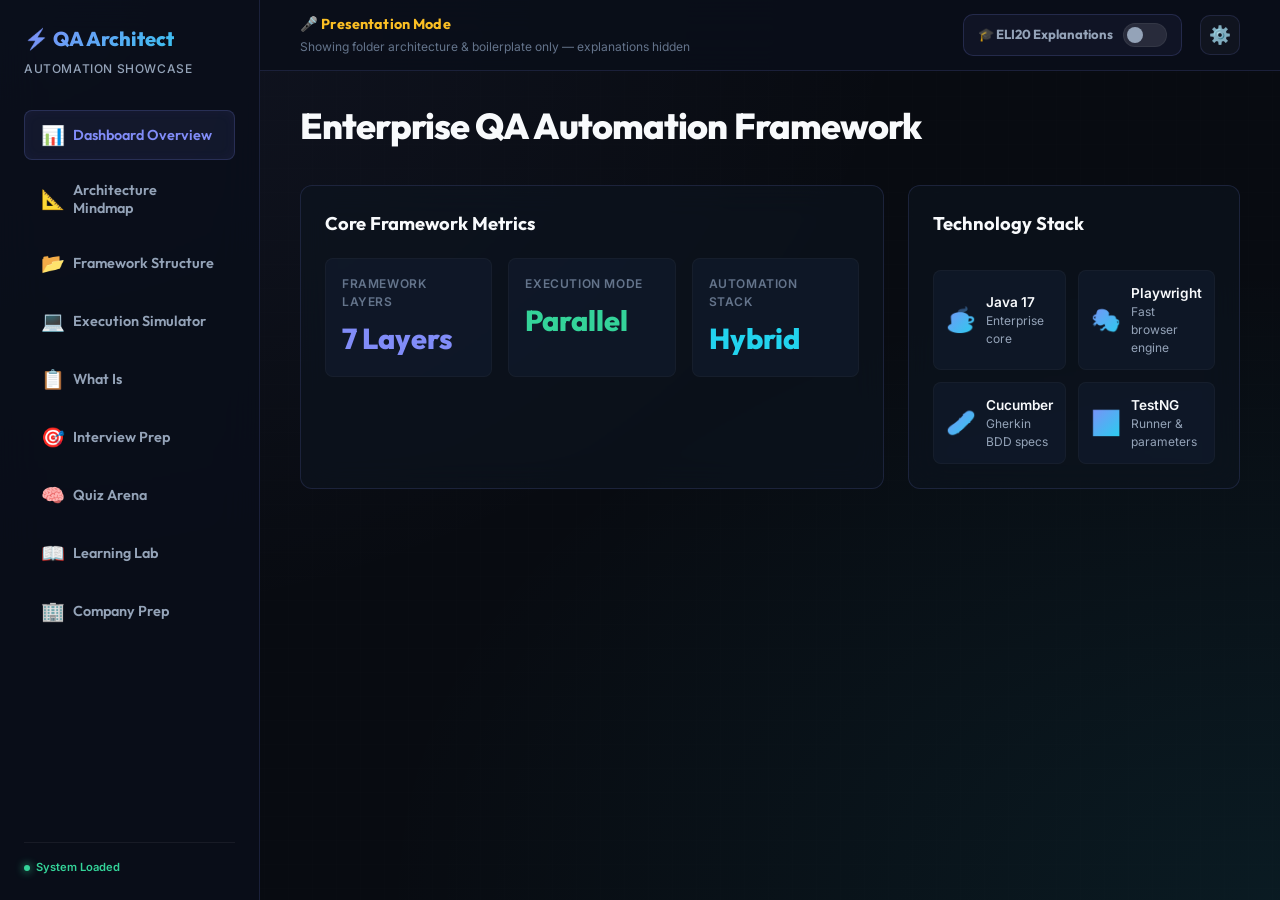
==== commit 36b1ce55: "Fix mojibake in company.js and update other files" ====
--- a/fullpage.html
+++ b/fullpage.html
@@ -55,6 +55,9 @@
         </button>
         <button class="nav-item" data-tab="tab-learn" id="nav-learn">
           <span class="nav-icon">📖</span> Learning Lab
+        </button>
+        <button class="nav-item" data-tab="tab-company" id="nav-company">
+          <span class="nav-icon">🏢</span> Company Prep
         </button>
       </nav>
 
@@ -2138,10 +2141,16 @@
         <div id="learn-root"></div>
       </section>
 
+      <!-- TAB: COMPANY PREP -->
+      <section id="tab-company" class="page-tab-content">
+        <div id="company-root"></div>
+      </section>
+
     </main>
   </div>
 
   <script src="whatis.js"></script>
+  <script src="company.js"></script>
   <script src="app.js"></script>
   <script src="sw-register.js"></script>
   <script src="questions.js"></script>
--- a/styles.css
+++ b/styles.css
@@ -3808,3 +3808,103 @@
 }
 .wi-chapter-complete.show { display: block; }
 
+
+/* ══════════════════════════════════
+   COMPANY PREP SECTION
+══════════════════════════════════ */
+.co-header { padding: 28px 32px 20px; border-bottom: 1px solid rgba(251,191,36,0.15); }
+.co-header h1 { font-size: 1.5rem; color: #f8fafc; margin: 0 0 8px; }
+.co-header p { color: #94a3b8; margin: 0; font-size: 0.9rem; }
+
+.co-layout { display: flex; gap: 0; height: calc(100vh - 160px); overflow: hidden; }
+
+.co-sidebar {
+  width: 220px; min-width: 200px; border-right: 1px solid rgba(251,191,36,0.1);
+  overflow-y: auto; padding: 12px 8px; display: flex; flex-direction: column; gap: 6px;
+}
+
+.co-company-card, .co-prep-card {
+  display: flex; align-items: center; gap: 10px; padding: 12px 10px;
+  border-radius: 10px; cursor: pointer; border: 1px solid transparent;
+  transition: all 0.2s;
+}
+.co-company-card:hover, .co-prep-card:hover { background: rgba(251,191,36,0.08); border-color: rgba(251,191,36,0.2); }
+.co-company-card.active, .co-prep-card.active { background: rgba(251,191,36,0.12); border-color: rgba(251,191,36,0.4); }
+
+.co-company-logo { font-size: 1.4rem; }
+.co-company-name { font-size: 0.85rem; font-weight: 600; color: #f8fafc; }
+.co-company-rounds { font-size: 0.72rem; color: #94a3b8; margin-top: 2px; }
+
+.co-content { flex: 1; overflow-y: auto; padding: 20px 24px; }
+
+.co-company-header { display: flex; align-items: center; gap: 14px; margin-bottom: 20px; }
+.co-company-logo-lg { font-size: 2.4rem; }
+.co-company-header h2 { font-size: 1.4rem; color: #f8fafc; margin: 0; }
+
+.co-round-card {
+  background: rgba(22,33,54,0.45); border: 1px solid rgba(251,191,36,0.1);
+  border-radius: 14px; padding: 20px; margin-bottom: 20px;
+}
+.co-round-header { display: flex; align-items: center; justify-content: space-between; margin-bottom: 10px; flex-wrap: wrap; gap: 8px; }
+.co-round-title { font-size: 1rem; font-weight: 700; color: #f8fafc; }
+
+.co-status { padding: 4px 10px; border-radius: 20px; font-size: 0.75rem; font-weight: 600; }
+.co-status-cleared { background: rgba(34,197,94,0.15); color: #4ade80; border: 1px solid rgba(34,197,94,0.3); }
+.co-status-upcoming { background: rgba(251,191,36,0.12); color: #fbbf24; border: 1px solid rgba(251,191,36,0.3); }
+.co-status-pending { background: rgba(251,146,60,0.12); color: #fb923c; border: 1px solid rgba(251,146,60,0.3); }
+.co-status-failed { background: rgba(239,68,68,0.12); color: #f87171; border: 1px solid rgba(239,68,68,0.3); }
+
+.co-round-meta { display: flex; gap: 16px; flex-wrap: wrap; font-size: 0.78rem; color: #94a3b8; margin-bottom: 10px; }
+.co-round-note { font-size: 0.85rem; color: #cbd5e1; background: rgba(129,140,248,0.08); border-left: 3px solid rgba(129,140,248,0.4); padding: 10px 14px; border-radius: 0 8px 8px 0; margin-bottom: 16px; }
+
+.co-qa-block { border-top: 1px solid rgba(251,191,36,0.1); padding-top: 16px; margin-top: 16px; }
+.co-qa-asked { font-size: 0.88rem; color: #fbbf24; font-weight: 600; margin-bottom: 10px; }
+.co-qa-my-answer, .co-correct, .co-mistakes { margin-bottom: 12px; font-size: 0.84rem; color: #cbd5e1; }
+.co-mistakes ul { margin: 6px 0 0 16px; padding: 0; }
+.co-mistakes li { margin-bottom: 4px; color: #f87171; }
+.co-correct b { color: #4ade80; }
+.co-code {
+  background: rgba(0,0,0,0.45); border: 1px solid rgba(251,191,36,0.15);
+  border-radius: 8px; padding: 12px 14px; font-family: 'Fira Code', monospace;
+  font-size: 0.78rem; color: #e2e8f0; overflow-x: auto; white-space: pre;
+  margin-top: 8px; line-height: 1.6;
+}
+.co-empty { color: #64748b; font-style: italic; font-size: 0.85rem; padding: 10px 0; }
+
+/* Prep Bank */
+.co-prep-header { margin-bottom: 20px; }
+.co-prep-header h2 { font-size: 1.3rem; color: #f8fafc; margin: 0 0 8px; }
+.co-prep-header p { color: #94a3b8; font-size: 0.88rem; margin: 0 0 14px; }
+.co-prep-search-wrap { position: relative; }
+.co-prep-search {
+  width: 100%; padding: 10px 16px; border-radius: 10px;
+  background: rgba(22,33,54,0.6); border: 1px solid rgba(251,191,36,0.2);
+  color: #f8fafc; font-size: 0.88rem; outline: none;
+}
+.co-prep-search:focus { border-color: rgba(251,191,36,0.5); }
+
+.co-prep-cat { margin-bottom: 12px; border: 1px solid rgba(251,191,36,0.1); border-radius: 12px; overflow: hidden; }
+.co-prep-cat-header {
+  display: flex; justify-content: space-between; align-items: center;
+  padding: 14px 18px; background: rgba(22,33,54,0.5);
+  font-weight: 700; color: #fbbf24; cursor: pointer; font-size: 0.9rem;
+}
+.co-prep-cat-header:hover { background: rgba(251,191,36,0.08); }
+.co-cat-count { color: #94a3b8; font-weight: 400; font-size: 0.8rem; margin-left: 6px; }
+
+.co-prep-card-qa { border-top: 1px solid rgba(251,191,36,0.07); }
+.co-prep-q {
+  padding: 14px 18px; cursor: pointer; display: flex; align-items: flex-start; gap: 10px;
+  font-size: 0.88rem; color: #e2e8f0; font-weight: 500;
+}
+.co-prep-q:hover { background: rgba(251,191,36,0.05); }
+.co-q-num { color: #fbbf24; font-weight: 700; min-width: 28px; font-size: 0.8rem; }
+.co-prep-toggle { margin-left: auto; color: #64748b; }
+
+.co-prep-a {
+  display: none; padding: 0 18px 16px 56px;
+  font-size: 0.85rem; color: #cbd5e1; line-height: 1.7;
+}
+.co-prep-card-qa.revealed .co-prep-a { display: block; }
+.co-prep-answer-text { background: rgba(251,191,36,0.08); border-radius: 8px; padding: 10px 14px; margin-bottom: 10px; }
+.co-prep-answer-text b { color: #fbbf24; }
